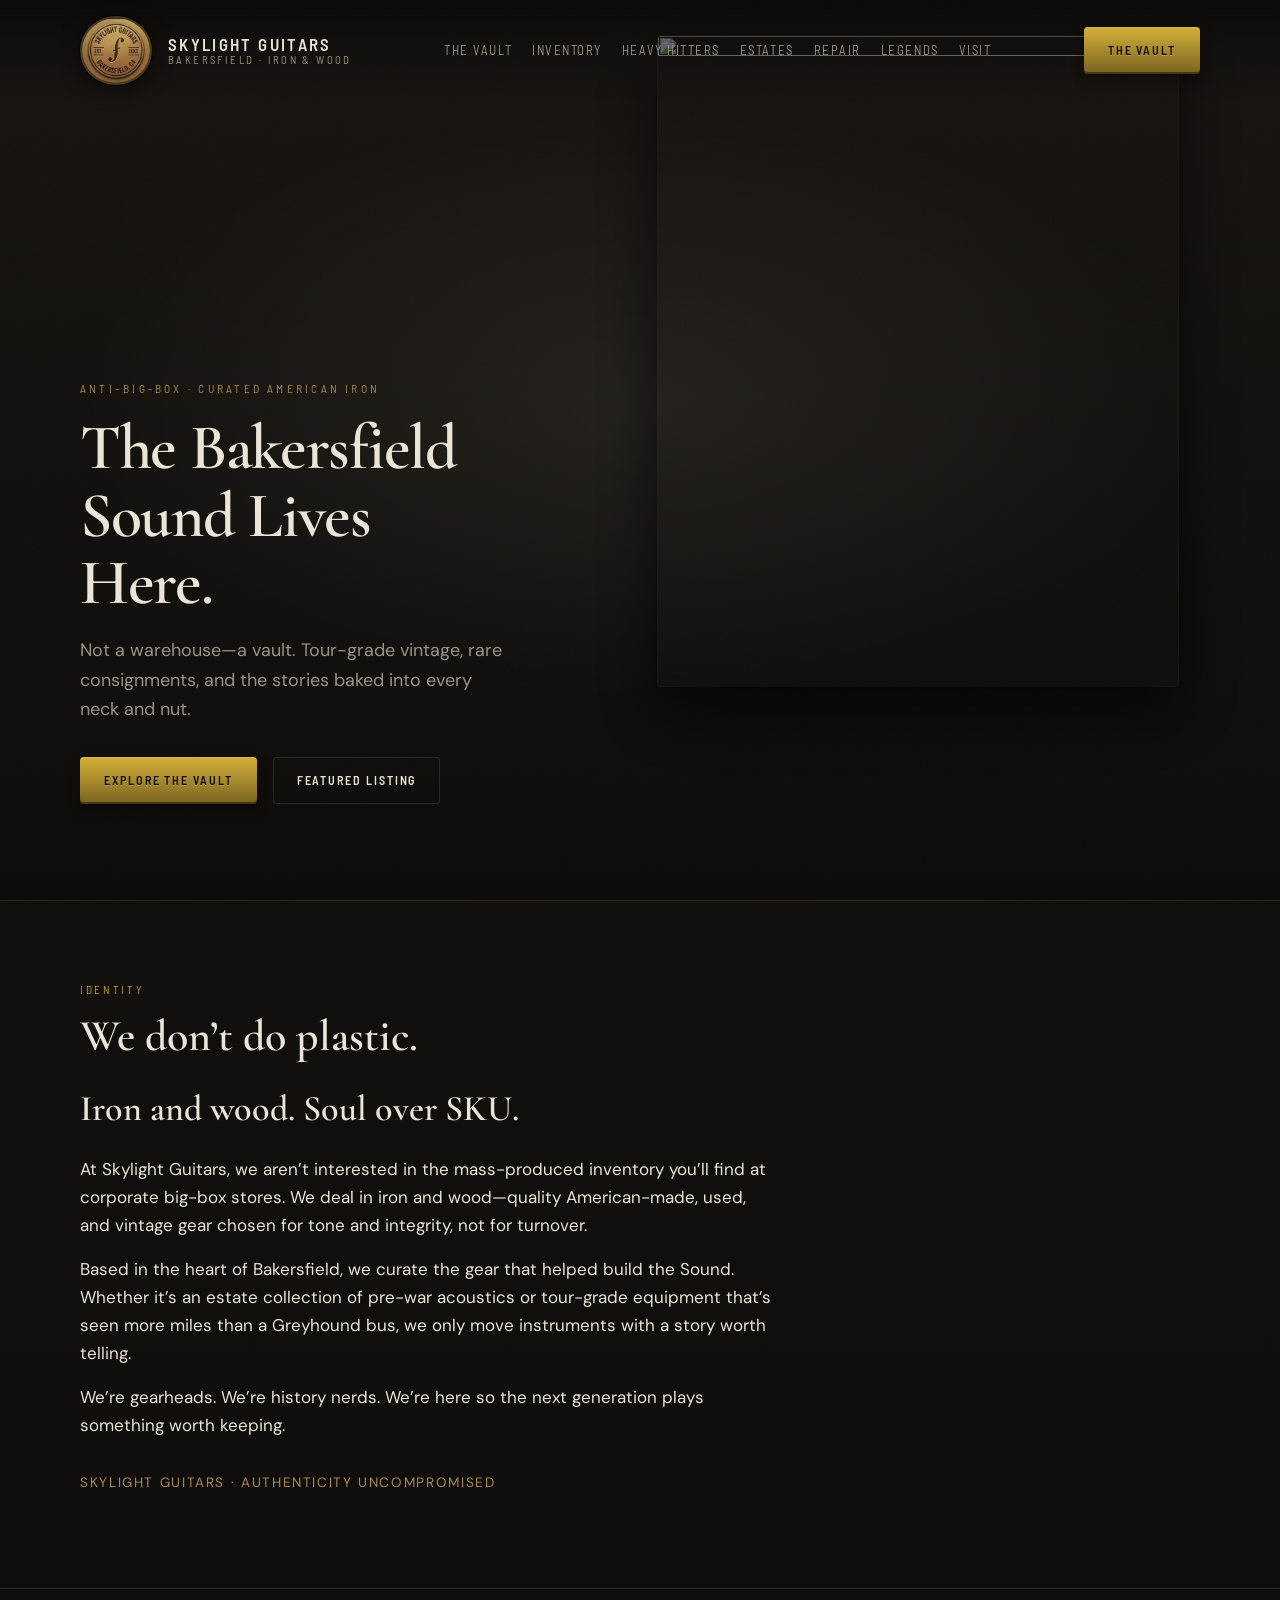
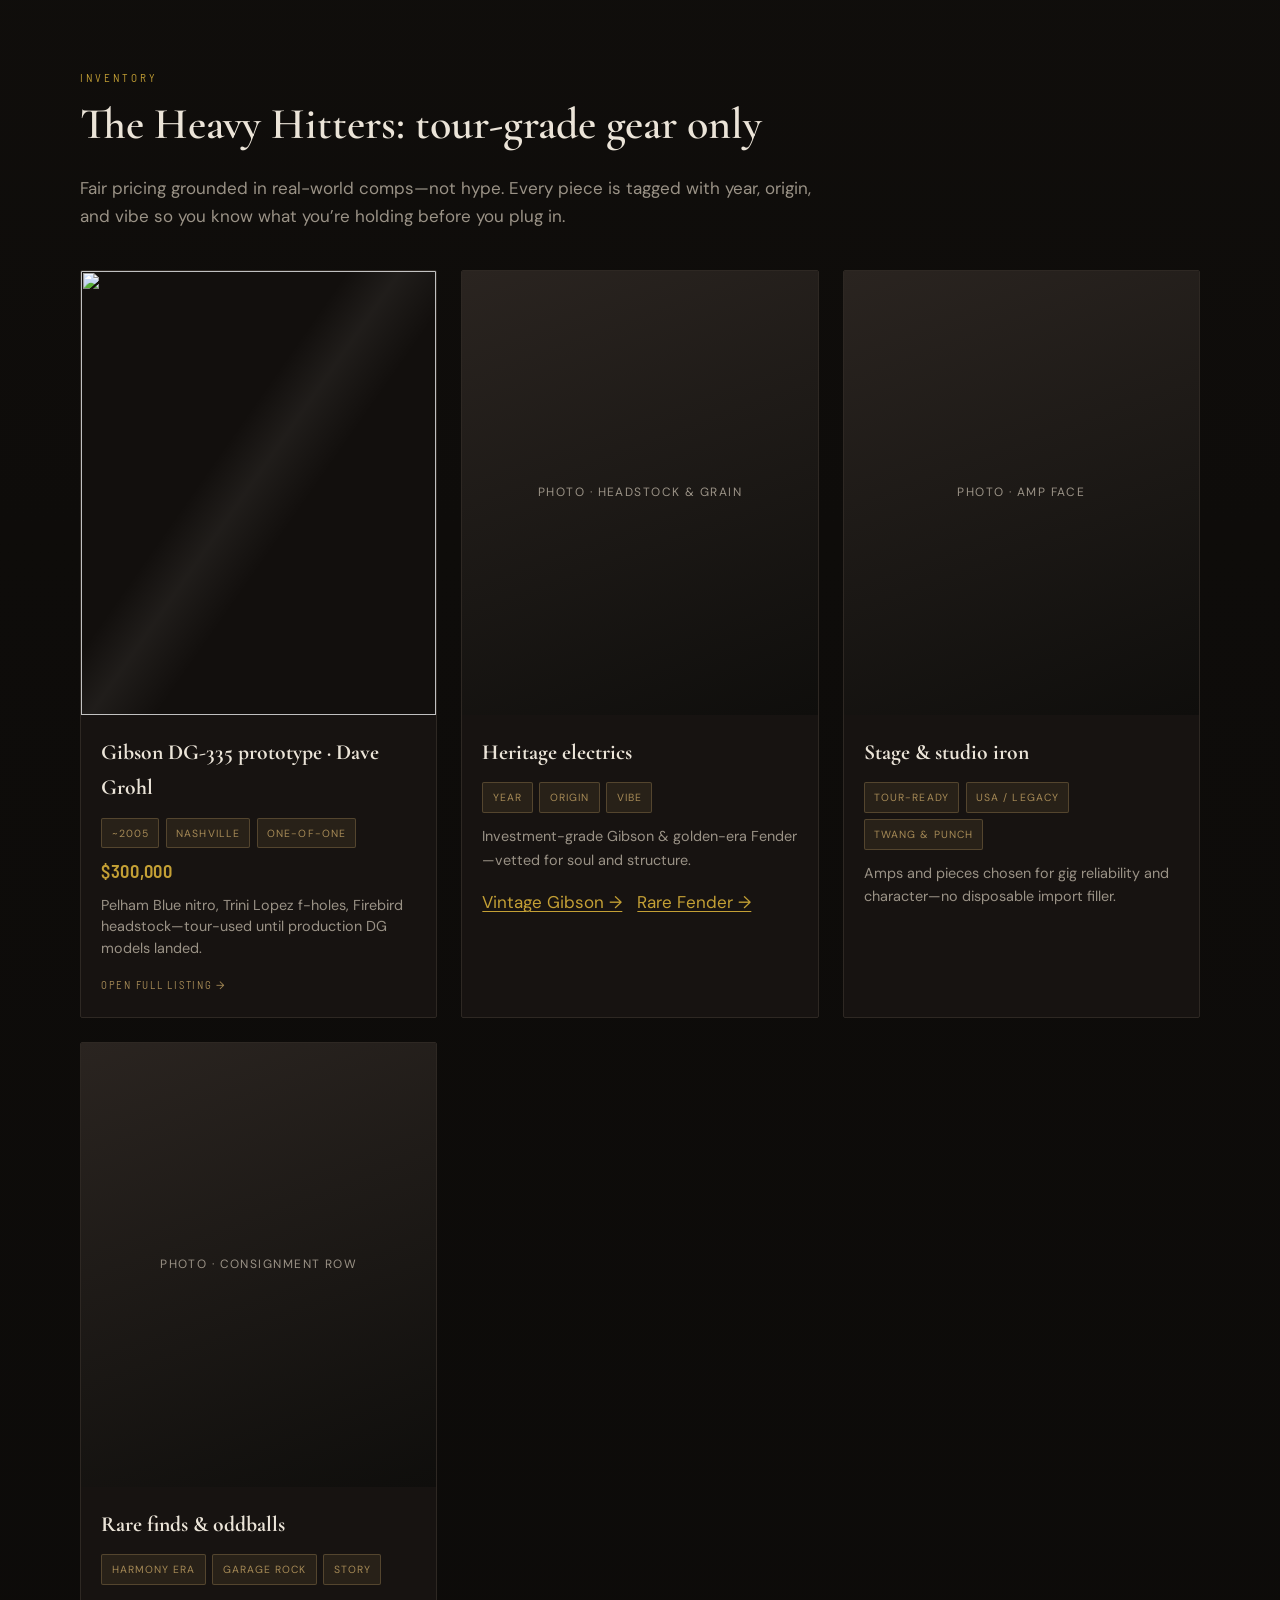
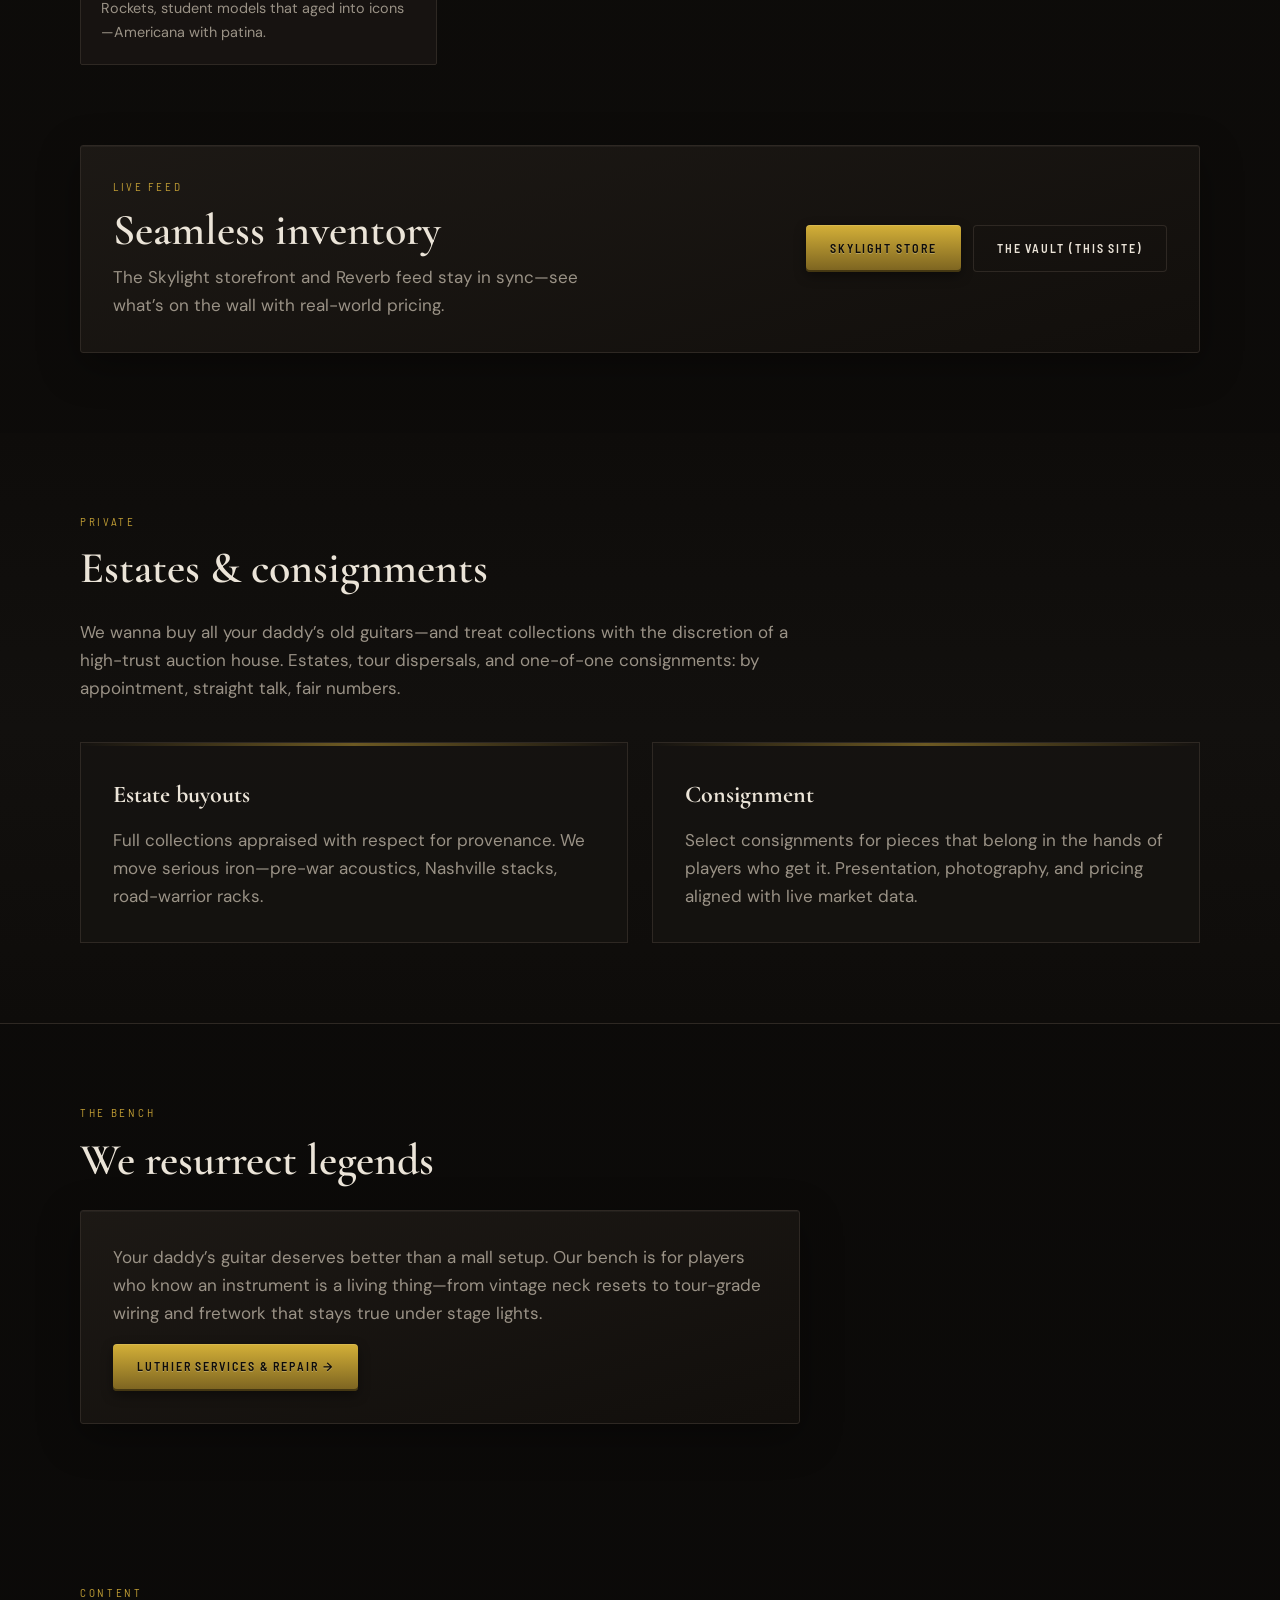
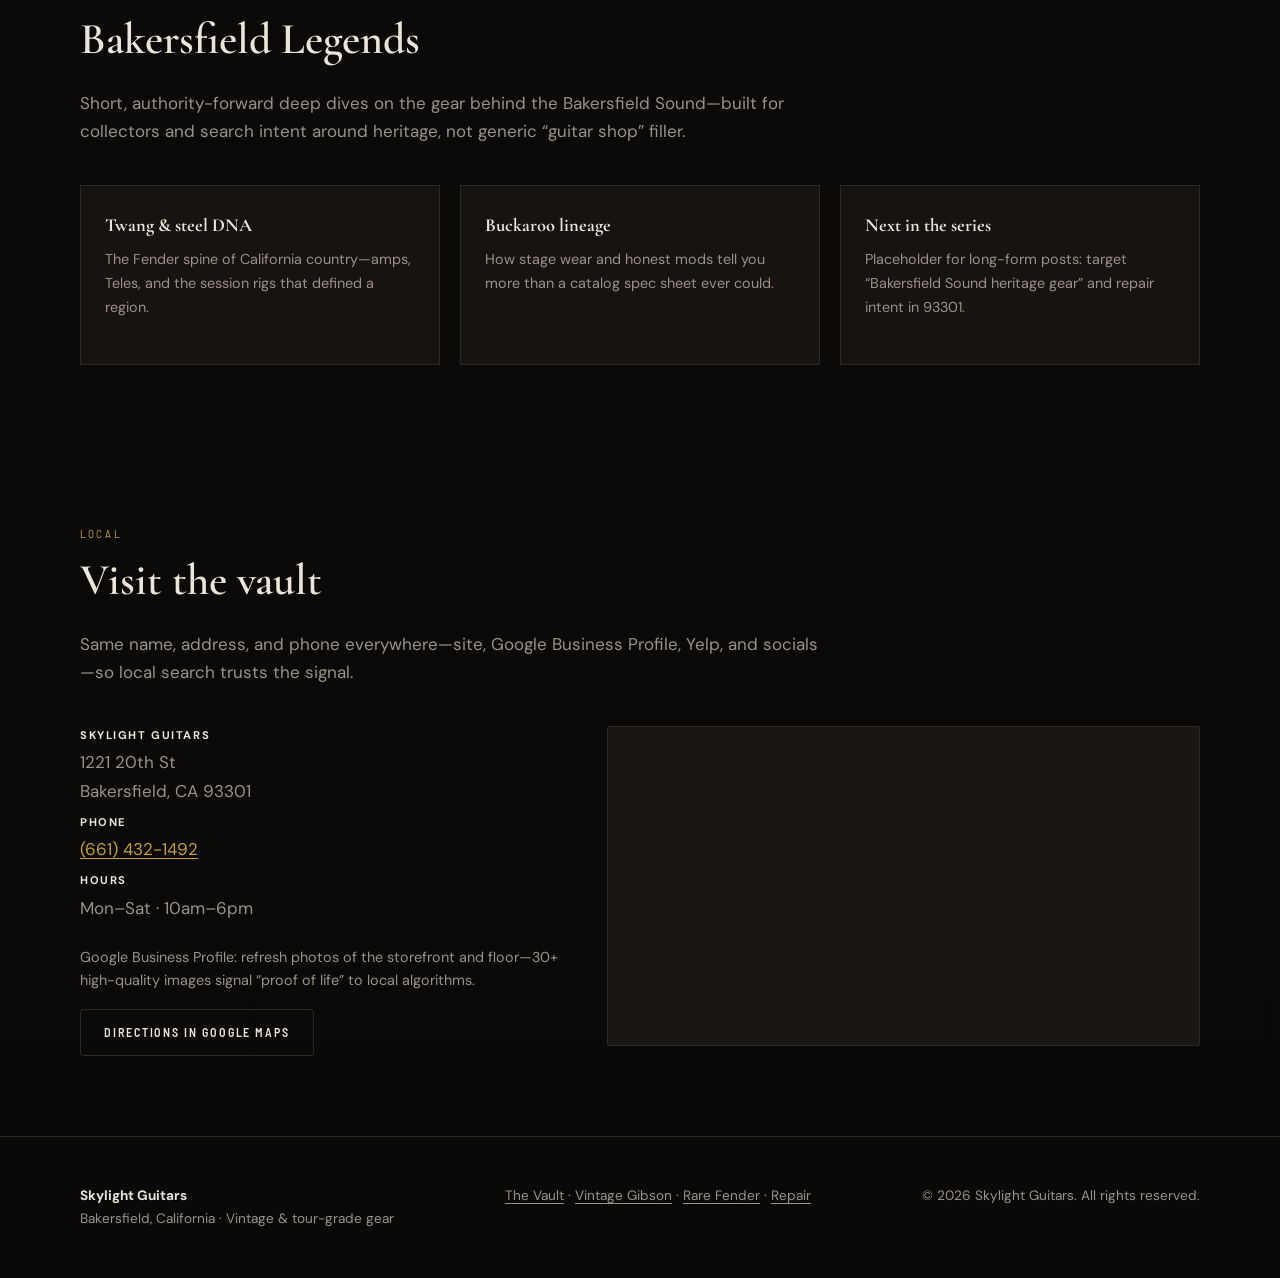
==== index.html @ 63e14c30 "Initial commit: Skylight Guitars static site (vault, gear pages, heritage theme) Made-with: Cursor" ====
<!DOCTYPE html>
<html lang="en">
  <head>
    <meta charset="utf-8" />
    <meta name="viewport" content="width=device-width, initial-scale=1" />
    <title>Skylight Guitars | The Bakersfield Authority on Vintage &amp; Rare Gear</title>
    <meta
      name="description"
      content="Stop buying plastic. Skylight Guitars specializes in tour-grade vintage Gibson, Fender, and Harmony estates. Authentic gear for serious artists. Located in the heart of Bakersfield, CA."
    />
    <meta name="theme-color" content="#120f0c" />
    <link rel="canonical" href="https://www.skylightguitars.com/" />
    <link rel="icon" href="skylineguitarslogo.png" type="image/png" />
    <meta property="og:type" content="website" />
    <meta property="og:title" content="Skylight Guitars | Vintage &amp; Rare Gear | Bakersfield, CA" />
    <meta
      property="og:description"
      content="Tour-grade vintage gear, estates, and consignments. The Bakersfield Sound lives here."
    />
    <meta property="og:locale" content="en_US" />
    <meta property="og:image" content="https://www.skylightguitars.com/skylineguitarslogo.png" />
    <meta name="twitter:image" content="https://www.skylightguitars.com/skylineguitarslogo.png" />
    <meta name="twitter:card" content="summary_large_image" />
    <meta name="twitter:title" content="Skylight Guitars | Bakersfield, CA" />
    <meta
      name="twitter:description"
      content="Curators of the gear that built the Sound. Iron and wood—no plastic."
    />
    <link rel="preconnect" href="https://fonts.googleapis.com" />
    <link rel="preconnect" href="https://fonts.gstatic.com" crossorigin />
    <link
      href="https://fonts.googleapis.com/css2?family=Barlow+Semi+Condensed:ital,wght@0,500;0,600;0,700;1,500&family=Cormorant+Garamond:ital,wght@0,600;0,700;1,500&family=DM+Sans:ital,opsz,wght@0,9..40,400;0,9..40,500;0,9..40,600;1,9..40,400&display=swap"
      rel="stylesheet"
    />
    <link rel="stylesheet" href="css/styles.css" />
    <script type="application/ld+json">
      {
        "@context": "https://schema.org",
        "@type": "MusicStore",
        "name": "Skylight Guitars",
        "description": "Vintage and tour-grade guitars, amplifiers, and estates. American-made and curated used inventory in Bakersfield, California.",
        "url": "https://www.skylightguitars.com/",
        "telephone": "+1-661-432-1492",
        "image": "https://www.skylightguitars.com/skylineguitarslogo.png",
        "address": {
          "@type": "PostalAddress",
          "streetAddress": "1221 20th St",
          "addressLocality": "Bakersfield",
          "addressRegion": "CA",
          "postalCode": "93301",
          "addressCountry": "US"
        },
        "geo": {
          "@type": "GeoCoordinates",
          "latitude": 35.3733,
          "longitude": -119.0187
        },
        "areaServed": {
          "@type": "AdministrativeArea",
          "name": "Kern County"
        },
        "priceRange": "$$$",
        "openingHoursSpecification": [
          {
            "@type": "OpeningHoursSpecification",
            "dayOfWeek": ["Monday", "Tuesday", "Wednesday", "Thursday", "Friday", "Saturday"],
            "opens": "10:00",
            "closes": "18:00"
          }
        ],
        "sameAs": []
      }
    </script>
  </head>
  <body>
    <a class="skip-link" href="#main">Skip to content</a>

    <header class="site-header">
      <div class="wrap header-inner">
        <a class="brand" href="index.html">
          <img src="skylineguitarslogo.png" width="144" height="144" alt="Skylight Guitars — Bakersfield heritage stamp logo" />
          <span class="brand-text">
            <strong>Skylight Guitars</strong>
            <span>Bakersfield · Iron &amp; Wood</span>
          </span>
        </a>
        <nav class="nav-main" aria-label="Primary">
          <a href="#vault">The Vault</a>
          <a href="gear/index.html">Inventory</a>
          <a href="#heavy-hitters">Heavy Hitters</a>
          <a href="#estates">Estates</a>
          <a href="luthier-guitar-repair-bakersfield.html">Repair</a>
          <a href="#legends">Legends</a>
          <a href="#visit">Visit</a>
        </nav>
        <a class="btn btn--gold" href="gear/index.html">The Vault</a>
      </div>
    </header>

    <main id="main">
      <section class="hero" aria-labelledby="hero-heading">
        <div class="hero__media" aria-hidden="true"></div>
        <div class="hero__figure" role="img" aria-label="Featured Gibson Custom Shop DG-335 prototype in Pelham Blue">
          <a href="gear/gibson-dg335-prototype-dave-grohl.html" class="hero__figure-link">
            <img
              src="https://images.squarespace-cdn.com/content/v1/65d67a071daffc00565abd7f/1714765979244-K86UDFY3FLR4CTP4XKAX/IMG_6478.jpg?format=1500w"
              alt=""
              width="520"
              height="650"
              fetchpriority="high"
            />
          </a>
        </div>
        <div class="wrap hero__content">
          <p class="hero__kicker">Anti–big-box · Curated American iron</p>
          <h1 id="hero-heading">The Bakersfield Sound Lives Here.</h1>
          <p class="hero__lead">
            Not a warehouse—a vault. Tour-grade vintage, rare consignments, and the stories baked into every
            neck and nut.
          </p>
          <div class="hero__actions">
            <a class="btn btn--gold" href="gear/index.html">Explore the vault</a>
            <a class="btn btn--ghost" href="gear/gibson-dg335-prototype-dave-grohl.html">Featured listing</a>
          </div>
        </div>
      </section>

      <section id="vault" class="manifesto" aria-labelledby="vault-heading">
        <div class="wrap">
          <p class="section-label">Identity</p>
          <h2 id="vault-heading" class="section-title">We don’t do plastic.</h2>
          <blockquote>Iron and wood. Soul over SKU.</blockquote>
          <div class="body-copy">
            <p>
              At Skylight Guitars, we aren’t interested in the mass-produced inventory you’ll find at corporate
              big-box stores. We deal in iron and wood—quality American-made, used, and vintage gear chosen for
              tone and integrity, not for turnover.
            </p>
            <p>
              Based in the heart of Bakersfield, we curate the gear that helped build the Sound. Whether it’s an
              estate collection of pre-war acoustics or tour-grade equipment that’s seen more miles than a
              Greyhound bus, we only move instruments with a story worth telling.
            </p>
            <p>We’re gearheads. We’re history nerds. We’re here so the next generation plays something worth keeping.</p>
          </div>
          <p class="tagline-end">Skylight Guitars · Authenticity uncompromised</p>
        </div>
      </section>

      <section id="heavy-hitters" class="heavy-hitters">
        <div class="wrap">
          <p class="section-label">Inventory</p>
          <h2 class="section-title">The Heavy Hitters: tour-grade gear only</h2>
          <p class="section-intro">
            Fair pricing grounded in real-world comps—not hype. Every piece is tagged with year, origin, and vibe
            so you know what you’re holding before you plug in.
          </p>
          <div class="gallery-grid">
            <article class="card-guitar card-guitar--vault">
              <a class="card-guitar__link" href="gear/gibson-dg335-prototype-dave-grohl.html">
                <div class="card-guitar__img">
                  <img
                    src="https://images.squarespace-cdn.com/content/v1/65d67a071daffc00565abd7f/1714765979244-K86UDFY3FLR4CTP4XKAX/IMG_6478.jpg?format=800w"
                    alt=""
                    loading="lazy"
                    width="480"
                    height="600"
                  />
                  <span class="card-guitar__shine" aria-hidden="true"></span>
                </div>
                <div class="card-guitar__body">
                  <h3>Gibson DG-335 prototype · Dave Grohl</h3>
                  <div class="tags">
                    <span class="tag">~2005</span>
                    <span class="tag">Nashville</span>
                    <span class="tag">One-of-one</span>
                  </div>
                  <p class="card-guitar__price">$300,000</p>
                  <p class="card-guitar__excerpt">Pelham Blue nitro, Trini Lopez f-holes, Firebird headstock—tour-used until production DG models landed.</p>
                  <span class="card-guitar__cta">Open full listing →</span>
                </div>
              </a>
            </article>
            <article class="card-guitar">
              <div class="card-guitar__img">Photo · headstock &amp; grain</div>
              <div class="card-guitar__body">
                <h3>Heritage electrics</h3>
                <div class="tags">
                  <span class="tag">Year</span>
                  <span class="tag">Origin</span>
                  <span class="tag">Vibe</span>
                </div>
                <p style="margin: 0.75rem 0 0; font-size: 0.9rem; color: var(--muted)">
                  Investment-grade Gibson &amp; golden-era Fender—vetted for soul and structure.
                </p>
                <p style="margin-top: 1rem">
                  <a href="vintage-gibson-les-paul-bakersfield.html">Vintage Gibson →</a>
                  &nbsp;
                  <a href="rare-fender-bakersfield.html">Rare Fender →</a>
                </p>
              </div>
            </article>
            <article class="card-guitar">
              <div class="card-guitar__img">Photo · amp face</div>
              <div class="card-guitar__body">
                <h3>Stage &amp; studio iron</h3>
                <div class="tags">
                  <span class="tag">Tour-ready</span>
                  <span class="tag">USA / legacy</span>
                  <span class="tag">Twang &amp; punch</span>
                </div>
                <p style="margin: 0.75rem 0 0; font-size: 0.9rem; color: var(--muted)">
                  Amps and pieces chosen for gig reliability and character—no disposable import filler.
                </p>
              </div>
            </article>
            <article class="card-guitar">
              <div class="card-guitar__img">Photo · consignment row</div>
              <div class="card-guitar__body">
                <h3>Rare finds &amp; oddballs</h3>
                <div class="tags">
                  <span class="tag">Harmony era</span>
                  <span class="tag">Garage rock</span>
                  <span class="tag">Story</span>
                </div>
                <p style="margin: 0.75rem 0 0; font-size: 0.9rem; color: var(--muted)">
                  Rockets, student models that aged into icons—Americana with patina.
                </p>
              </div>
            </article>
          </div>
        </div>
      </section>

      <section id="inventory" class="inventory-cta" style="padding-top: 0">
        <div class="wrap">
          <div class="panel inventory-panel">
            <div>
              <p class="section-label" style="margin-bottom: 0.5rem">Live feed</p>
              <h2 class="section-title" style="margin-bottom: 0.5rem">Seamless inventory</h2>
              <p style="margin: 0; color: var(--muted); max-width: 42ch">
                The Skylight storefront and Reverb feed stay in sync—see what’s on the wall with real-world pricing.
              </p>
            </div>
            <div class="inventory-panel__actions">
              <a class="btn btn--gold" href="https://www.skylightguitars.com/store" rel="noopener noreferrer">Skylight store</a>
              <a class="btn btn--ghost" href="gear/index.html">The Vault (this site)</a>
            </div>
          </div>
        </div>
      </section>

      <section id="estates" class="estates">
        <div class="wrap">
          <p class="section-label">Private</p>
          <h2 class="section-title">Estates &amp; consignments</h2>
          <p class="section-intro">
            We wanna buy all your daddy’s old guitars—and treat collections with the discretion of a high-trust
            auction house. Estates, tour dispersals, and one-of-one consignments: by appointment, straight talk,
            fair numbers.
          </p>
          <div class="estates-grid">
            <div class="estate-card">
              <h3>Estate buyouts</h3>
              <p style="margin: 0; color: var(--muted)">
                Full collections appraised with respect for provenance. We move serious iron—pre-war acoustics,
                Nashville stacks, road-warrior racks.
              </p>
            </div>
            <div class="estate-card">
              <h3>Consignment</h3>
              <p style="margin: 0; color: var(--muted)">
                Select consignments for pieces that belong in the hands of players who get it. Presentation,
                photography, and pricing aligned with live market data.
              </p>
            </div>
          </div>
        </div>
      </section>

      <section class="repair" id="repair">
        <div class="wrap">
          <p class="section-label">The bench</p>
          <h2 class="section-title">We resurrect legends</h2>
          <div class="panel">
            <p style="margin-top: 0; color: var(--muted)">
              Your daddy’s guitar deserves better than a mall setup. Our bench is for players who know an
              instrument is a living thing—from vintage neck resets to tour-grade wiring and fretwork that stays
              true under stage lights.
            </p>
            <a class="btn btn--gold" href="luthier-guitar-repair-bakersfield.html">Luthier services &amp; repair →</a>
          </div>
        </div>
      </section>

      <section id="legends" class="legends">
        <div class="wrap">
          <p class="section-label">Content</p>
          <h2 class="section-title">Bakersfield Legends</h2>
          <p class="section-intro">
            Short, authority-forward deep dives on the gear behind the Bakersfield Sound—built for collectors and
            search intent around heritage, not generic “guitar shop” filler.
          </p>
          <div class="legends-grid">
            <article class="legend-card">
              <h3>Twang &amp; steel DNA</h3>
              <p>The Fender spine of California country—amps, Teles, and the session rigs that defined a region.</p>
            </article>
            <article class="legend-card">
              <h3>Buckaroo lineage</h3>
              <p>How stage wear and honest mods tell you more than a catalog spec sheet ever could.</p>
            </article>
            <article class="legend-card">
              <h3>Next in the series</h3>
              <p>Placeholder for long-form posts: target “Bakersfield Sound heritage gear” and repair intent in 93301.</p>
            </article>
          </div>
        </div>
      </section>

      <section id="visit" class="visit">
        <div class="wrap">
          <p class="section-label">Local</p>
          <h2 class="section-title">Visit the vault</h2>
          <p class="section-intro">
            Same name, address, and phone everywhere—site, Google Business Profile, Yelp, and socials—so local
            search trusts the signal.
          </p>
          <div class="visit-grid">
            <div>
              <ul class="nap">
                <li>
                  <strong>Skylight Guitars</strong>
                  1221 20th St<br />
                  Bakersfield, CA 93301
                </li>
                <li>
                  <strong>Phone</strong>
                  <a href="tel:+16614321492">(661) 432-1492</a>
                </li>
                <li>
                  <strong>Hours</strong>
                  Mon–Sat · 10am–6pm
                </li>
              </ul>
              <p style="color: var(--muted); font-size: 0.9rem; margin: 0 0 1rem">
                Google Business Profile: refresh photos of the storefront and floor—30+ high-quality images signal
                “proof of life” to local algorithms.
              </p>
              <a class="btn btn--ghost" href="https://www.google.com/maps/search/?api=1&query=1221+20th+St+Bakersfield+CA+93301" rel="noopener noreferrer">Directions in Google Maps</a>
            </div>
            <div class="map-embed">
              <iframe
                title="Map: Skylight Guitars, 1221 20th St, Bakersfield CA"
                loading="lazy"
                referrerpolicy="no-referrer-when-downgrade"
                src="https://www.google.com/maps?q=1221+20th+St+Bakersfield+CA+93301&output=embed"
              ></iframe>
            </div>
          </div>
        </div>
      </section>
    </main>

    <footer class="site-footer">
      <div class="wrap footer-grid">
        <div>
          <strong style="color: var(--cream)">Skylight Guitars</strong><br />
          Bakersfield, California · Vintage &amp; tour-grade gear
        </div>
        <div>
          <a href="gear/index.html">The Vault</a>
          ·
          <a href="vintage-gibson-les-paul-bakersfield.html">Vintage Gibson</a>
          ·
          <a href="rare-fender-bakersfield.html">Rare Fender</a>
          ·
          <a href="luthier-guitar-repair-bakersfield.html">Repair</a>
        </div>
        <div>© <span id="y"></span> Skylight Guitars. All rights reserved.</div>
      </div>
    </footer>

    <script>
      document.getElementById("y").textContent = new Date().getFullYear();
    </script>
    <script src="js/main.js" defer></script>
  </body>
</html>
---- css/styles.css ----
/* Skylight Guitars — Heritage Vault (logo-matched leather · bronze · wood) */

:root {
  --ink: #0e0c0a;
  --charcoal: #171311;
  --panel: #1a1613;
  --border: #2e2823;
  --tan: #a68a56;
  --bronze: #8b6914;
  --gold: #c4a035;
  --gold-dim: #7a6220;
  --cream: #ebe4d8;
  --muted: #9a9286;
  --wood: #5c3d24;
  --leather: #3d2e22;
  --spotlight: rgba(255, 245, 220, 0.07);
  --font-display: "Cormorant Garamond", "Times New Roman", serif;
  --font-body: "DM Sans", system-ui, sans-serif;
  --font-ui: "Barlow Semi Condensed", "DM Sans", system-ui, sans-serif;
  --ease: cubic-bezier(0.22, 1, 0.36, 1);
  --grain: url("data:image/svg+xml,%3Csvg viewBox='0 0 512 512' xmlns='http://www.w3.org/2000/svg'%3E%3Cfilter id='n'%3E%3CfeTurbulence type='fractalNoise' baseFrequency='0.65' numOctaves='4' stitchTiles='stitch'/%3E%3C/filter%3E%3Crect width='100%25' height='100%25' filter='url(%23n)' opacity='0.055'/%3E%3C/svg%3E");
  --woodgrain: url("data:image/svg+xml,%3Csvg xmlns='http://www.w3.org/2000/svg' width='120' height='120'%3E%3Cpath fill='%23000' fill-opacity='0.03' d='M0 40h120v2H0zm0 20h120v1H0zm0 25h120v1.5H0z'/%3E%3C/svg%3E");
}

*,
*::before,
*::after {
  box-sizing: border-box;
}

html {
  scroll-behavior: smooth;
}

body {
  margin: 0;
  font-family: var(--font-body);
  font-size: 1.0625rem;
  line-height: 1.65;
  color: var(--cream);
  background-color: var(--ink);
  background-image:
    radial-gradient(ellipse 120% 80% at 50% -20%, rgba(166, 138, 86, 0.09), transparent 50%),
    linear-gradient(180deg, #15120f 0%, var(--ink) 35%, #0a0908 100%);
  -webkit-font-smoothing: antialiased;
  position: relative;
}

body::before {
  content: "";
  position: fixed;
  inset: 0;
  pointer-events: none;
  z-index: 0;
  background-image: var(--grain), var(--woodgrain);
  background-repeat: repeat;
  mix-blend-mode: soft-light;
  opacity: 0.9;
}

body > * {
  position: relative;
  z-index: 1;
}

.visually-hidden {
  position: absolute;
  width: 1px;
  height: 1px;
  padding: 0;
  margin: -1px;
  overflow: hidden;
  clip: rect(0, 0, 0, 0);
  white-space: nowrap;
  border: 0;
}

img {
  max-width: 100%;
  height: auto;
  display: block;
}

a {
  color: var(--gold);
  text-decoration-thickness: 1px;
  text-underline-offset: 3px;
}

a:hover {
  color: var(--cream);
}

.skip-link {
  position: absolute;
  left: -9999px;
  top: 0;
  padding: 0.75rem 1rem;
  background: var(--gold);
  color: var(--ink);
  z-index: 1000;
}

.skip-link:focus {
  left: 1rem;
  top: 1rem;
}

.wrap {
  width: min(1120px, 92vw);
  margin-inline: auto;
}

/* —— Header —— */
.site-header {
  position: fixed;
  inset: 0 0 auto 0;
  z-index: 100;
  padding: 1rem 0;
  background: linear-gradient(to bottom, rgba(12, 11, 9, 0.95), transparent);
  transition: background 0.35s var(--ease);
}

.site-header.is-scrolled {
  background: rgba(14, 12, 10, 0.94);
  backdrop-filter: blur(10px);
  border-bottom: 1px solid var(--border);
  box-shadow: 0 8px 32px rgba(0, 0, 0, 0.35);
}

.header-inner {
  display: flex;
  flex-wrap: wrap;
  align-items: center;
  justify-content: space-between;
  gap: 1rem 1.5rem;
}

.brand {
  display: flex;
  align-items: center;
  gap: 1rem;
  text-decoration: none;
  color: inherit;
}

.brand img {
  width: 72px;
  height: auto;
  border-radius: 50%;
  border: 2px solid rgba(166, 138, 86, 0.35);
  box-shadow:
    0 0 0 1px rgba(0, 0, 0, 0.6),
    0 4px 20px rgba(0, 0, 0, 0.55),
    inset 0 2px 4px rgba(255, 255, 255, 0.06),
    inset 0 -3px 8px rgba(0, 0, 0, 0.45);
}

.brand-text {
  display: flex;
  flex-direction: column;
  line-height: 1.15;
}

.brand-text strong {
  font-family: var(--font-ui);
  font-size: 1.05rem;
  font-weight: 600;
  letter-spacing: 0.14em;
  text-transform: uppercase;
}

.brand-text span {
  font-size: 0.68rem;
  text-transform: uppercase;
  letter-spacing: 0.22em;
  color: var(--muted);
  font-family: var(--font-ui);
}

.nav-main {
  display: flex;
  flex-wrap: wrap;
  align-items: center;
  gap: 0.35rem 1.25rem;
}

.nav-main a {
  font-family: var(--font-ui);
  font-size: 0.8rem;
  text-transform: uppercase;
  letter-spacing: 0.12em;
  color: var(--muted);
  text-decoration: none;
}

.nav-main a:hover,
.nav-main a[aria-current="page"] {
  color: var(--cream);
}

/* —— Buttons (skeuomorphic toggle) —— */
.btn {
  display: inline-flex;
  align-items: center;
  justify-content: center;
  gap: 0.5rem;
  padding: 0.85rem 1.5rem;
  font-family: var(--font-ui);
  font-size: 0.75rem;
  font-weight: 600;
  text-transform: uppercase;
  letter-spacing: 0.16em;
  color: var(--cream);
  text-decoration: none;
  border: none;
  cursor: pointer;
  border-radius: 4px;
  background: linear-gradient(180deg, #3a342e 0%, #221f1c 100%);
  box-shadow:
    inset 0 1px 0 rgba(255, 255, 255, 0.12),
    inset 0 -2px 0 rgba(0, 0, 0, 0.45),
    0 4px 12px rgba(0, 0, 0, 0.4);
  transition: transform 0.15s ease, box-shadow 0.15s ease;
}

.btn:hover {
  color: var(--cream);
  transform: translateY(-1px);
  box-shadow:
    inset 0 1px 0 rgba(255, 255, 255, 0.15),
    inset 0 -2px 0 rgba(0, 0, 0, 0.5),
    0 6px 16px rgba(0, 0, 0, 0.45);
}

.btn:active {
  transform: translateY(1px);
  box-shadow:
    inset 0 2px 4px rgba(0, 0, 0, 0.5),
    inset 0 -1px 0 rgba(255, 255, 255, 0.05);
}

.btn--gold {
  background: linear-gradient(180deg, #d4b038 0%, var(--gold-dim) 100%);
  color: var(--ink);
  text-shadow: 0 1px 0 rgba(255, 255, 255, 0.25);
}

.btn--gold:hover {
  color: var(--ink);
}

.btn--ghost {
  background: transparent;
  box-shadow: inset 0 0 0 1px var(--border);
}

.btn--ghost:hover {
  box-shadow: inset 0 0 0 1px var(--tan);
}

/* —— Hero —— */
.hero {
  position: relative;
  min-height: 100vh;
  display: grid;
  align-items: end;
  padding: 8rem 0 4rem;
  overflow: hidden;
}

.hero__media {
  position: absolute;
  inset: 0;
  background:
    radial-gradient(ellipse 80% 60% at 50% 45%, var(--spotlight), transparent 55%),
    linear-gradient(180deg, #1a1510 0%, var(--ink) 100%);
}

.hero__media::after {
  content: "";
  position: absolute;
  inset: 0;
  background: url("data:image/svg+xml,%3Csvg viewBox='0 0 256 256' xmlns='http://www.w3.org/2000/svg'%3E%3Cfilter id='n'%3E%3CfeTurbulence type='fractalNoise' baseFrequency='0.9' numOctaves='4' stitchTiles='stitch'/%3E%3C/filter%3E%3Crect width='100%25' height='100%25' filter='url(%23n)' opacity='0.04'/%3E%3C/svg%3E");
  pointer-events: none;
  mix-blend-mode: overlay;
}

.hero__figure {
  position: absolute;
  inset: 4% 8% auto;
  max-height: 72vh;
  max-width: min(520px, 42vw);
  margin-left: auto;
  margin-right: 0;
  opacity: 0.97;
  filter: saturate(0.88) contrast(1.06) brightness(0.88);
  transition: filter 0.6s var(--ease), transform 0.6s var(--ease);
}

.hero:hover .hero__figure {
  filter: saturate(0.95) contrast(1.04) brightness(0.92);
  transform: translateY(-4px);
}

.hero__figure-link {
  display: block;
  border-radius: 3px;
  overflow: hidden;
  box-shadow:
    0 24px 60px rgba(0, 0, 0, 0.65),
    0 0 0 1px rgba(166, 138, 86, 0.2);
  text-decoration: none;
}

.hero__figure img {
  width: 100%;
  height: auto;
  display: block;
  vertical-align: middle;
}

.hero__content {
  position: relative;
  z-index: 2;
  padding-bottom: 2rem;
}

.hero__kicker {
  font-family: var(--font-ui);
  font-size: 0.72rem;
  text-transform: uppercase;
  letter-spacing: 0.28em;
  color: var(--tan);
  margin-bottom: 1rem;
}

.hero h1 {
  font-family: var(--font-display);
  font-weight: 600;
  font-size: clamp(2.5rem, 6vw, 4rem);
  line-height: 1.05;
  letter-spacing: -0.02em;
  margin: 0 0 1.25rem;
  max-width: 14ch;
}

.hero__lead {
  font-size: 1.125rem;
  color: var(--muted);
  max-width: 36ch;
  margin: 0 0 2rem;
}

.hero__actions {
  display: flex;
  flex-wrap: wrap;
  gap: 1rem;
}

/* —— Sections —— */
section {
  padding: 5rem 0;
}

.section-label {
  font-family: var(--font-ui);
  font-size: 0.7rem;
  text-transform: uppercase;
  letter-spacing: 0.24em;
  color: var(--gold);
  margin: 0 0 0.75rem;
}

.section-title {
  font-family: var(--font-display);
  font-size: clamp(2rem, 4vw, 2.75rem);
  font-weight: 600;
  line-height: 1.15;
  margin: 0 0 1.5rem;
}

.section-intro {
  color: var(--muted);
  max-width: 62ch;
  margin: 0 0 2.5rem;
}

.panel {
  background: linear-gradient(165deg, rgba(30, 26, 22, 0.95) 0%, rgba(18, 15, 12, 0.98) 100%);
  border: 1px solid var(--border);
  border-radius: 3px;
  padding: 2rem;
  box-shadow:
    inset 0 1px 0 rgba(255, 255, 255, 0.04),
    0 12px 40px rgba(0, 0, 0, 0.35);
}

.inventory-panel {
  display: flex;
  flex-wrap: wrap;
  align-items: center;
  justify-content: space-between;
  gap: 1.5rem;
}

.inventory-panel__actions {
  display: flex;
  flex-wrap: wrap;
  gap: 0.75rem;
}

/* Manifesto */
.manifesto {
  border-top: 1px solid var(--border);
  border-bottom: 1px solid var(--border);
}

.manifesto blockquote {
  margin: 0;
  font-family: var(--font-display);
  font-size: clamp(1.75rem, 3vw, 2.25rem);
  font-weight: 600;
  line-height: 1.25;
  color: var(--cream);
}

.manifesto .body-copy {
  margin-top: 1.5rem;
  max-width: 58ch;
}

.manifesto .body-copy p {
  margin: 0 0 1rem;
}

.tagline-end {
  margin-top: 2rem;
  font-size: 0.85rem;
  letter-spacing: 0.12em;
  text-transform: uppercase;
  color: var(--tan);
}

/* Gallery / inventory */
.gallery-grid {
  display: grid;
  grid-template-columns: repeat(auto-fill, minmax(280px, 1fr));
  gap: 1.5rem;
}

.card-guitar {
  position: relative;
  background: var(--charcoal);
  border: 1px solid var(--border);
  border-radius: 2px;
  overflow: hidden;
  transition: transform 0.35s var(--ease), box-shadow 0.35s var(--ease);
}

.card-guitar:hover {
  transform: translateY(-6px) rotateX(2deg);
  box-shadow: 0 24px 48px rgba(0, 0, 0, 0.45);
}

.card-guitar__img {
  aspect-ratio: 4 / 5;
  background: linear-gradient(160deg, #2a2420, #0f0e0c);
  display: flex;
  align-items: center;
  justify-content: center;
  color: var(--muted);
  font-size: 0.75rem;
  text-transform: uppercase;
  letter-spacing: 0.12em;
}

.card-guitar__body {
  padding: 1.25rem;
}

.card-guitar__body h3 {
  font-family: var(--font-display);
  font-size: 1.35rem;
  margin: 0 0 0.75rem;
}

.tags {
  display: flex;
  flex-wrap: wrap;
  gap: 0.4rem;
}

.tag {
  font-size: 0.65rem;
  text-transform: uppercase;
  letter-spacing: 0.1em;
  padding: 0.35rem 0.6rem;
  background: rgba(166, 138, 86, 0.12);
  color: var(--tan);
  border: 1px solid rgba(166, 138, 86, 0.35);
  border-radius: 2px;
}

/* Estates */
.estates {
  background: linear-gradient(180deg, var(--ink) 0%, #12100e 50%, var(--ink) 100%);
}

.estates-grid {
  display: grid;
  gap: 1.5rem;
}

@media (min-width: 768px) {
  .estates-grid {
    grid-template-columns: 1fr 1fr;
  }
}

.estate-card {
  padding: 2rem;
  border: 1px solid var(--border);
  background: rgba(22, 19, 17, 0.8);
  position: relative;
}

.estate-card::before {
  content: "";
  position: absolute;
  top: 0;
  left: 0;
  right: 0;
  height: 3px;
  background: linear-gradient(90deg, transparent, var(--gold), transparent);
  opacity: 0.5;
}

.estate-card h3 {
  font-family: var(--font-display);
  font-size: 1.5rem;
  margin: 0 0 0.75rem;
}

/* Repair */
.repair {
  border-top: 1px solid var(--border);
}

.repair .panel {
  max-width: 720px;
}

/* Legends */
.legends-grid {
  display: grid;
  gap: 1.25rem;
}

@media (min-width: 640px) {
  .legends-grid {
    grid-template-columns: repeat(3, 1fr);
  }
}

.legend-card {
  padding: 1.5rem;
  border: 1px solid var(--border);
  background: var(--charcoal);
  min-height: 180px;
}

.legend-card h3 {
  font-family: var(--font-display);
  font-size: 1.15rem;
  margin: 0 0 0.5rem;
}

.legend-card p {
  margin: 0;
  font-size: 0.9rem;
  color: var(--muted);
}

/* Visit / map */
.visit-grid {
  display: grid;
  gap: 2rem;
}

@media (min-width: 900px) {
  .visit-grid {
    grid-template-columns: 1fr 1.2fr;
    align-items: start;
  }
}

.map-embed {
  position: relative;
  min-height: 320px;
  border: 1px solid var(--border);
  border-radius: 2px;
  overflow: hidden;
  background: var(--panel);
}

.map-embed iframe {
  position: absolute;
  inset: 0;
  width: 100%;
  height: 100%;
  border: 0;
  filter: grayscale(0.4) contrast(1.05);
}

.nap {
  list-style: none;
  padding: 0;
  margin: 0 0 1.5rem;
}

.nap li {
  margin-bottom: 0.5rem;
  color: var(--muted);
}

.nap strong {
  color: var(--cream);
  display: block;
  font-size: 0.7rem;
  letter-spacing: 0.14em;
  text-transform: uppercase;
  margin-bottom: 0.25rem;
}

/* Footer */
.site-footer {
  padding: 3rem 0;
  border-top: 1px solid var(--border);
  font-size: 0.85rem;
  color: var(--muted);
}

.footer-grid {
  display: flex;
  flex-wrap: wrap;
  justify-content: space-between;
  gap: 2rem;
}

.site-footer a {
  color: var(--muted);
}

.site-footer a:hover {
  color: var(--gold);
}

/* Category page */
.page-hero {
  padding: 7rem 0 3rem;
  border-bottom: 1px solid var(--border);
}

.page-hero h1 {
  font-family: var(--font-display);
  font-size: clamp(2rem, 4vw, 2.75rem);
  margin: 0 0 1rem;
}

.page-hero p {
  color: var(--muted);
  max-width: 55ch;
  margin: 0;
}

.breadcrumb {
  font-size: 0.75rem;
  text-transform: uppercase;
  letter-spacing: 0.12em;
  margin-bottom: 1rem;
}

.breadcrumb a {
  color: var(--muted);
  text-decoration: none;
}

.breadcrumb a:hover {
  color: var(--gold);
}

.content-block {
  padding: 3rem 0;
  max-width: 65ch;
}

.content-block h2 {
  font-family: var(--font-display);
  font-size: 1.5rem;
  margin: 2rem 0 1rem;
}

.content-block p {
  color: var(--muted);
}

/* —— Vault cards (linked) —— */
.card-guitar__link {
  display: block;
  text-decoration: none;
  color: inherit;
  height: 100%;
}

.card-guitar--vault .card-guitar__img {
  position: relative;
  padding: 0;
  overflow: hidden;
  aspect-ratio: 4 / 5;
  background: #120f0d;
}

.card-guitar--vault .card-guitar__img img {
  width: 100%;
  height: 100%;
  object-fit: cover;
  transition: transform 0.5s var(--ease);
}

.card-guitar--vault:hover .card-guitar__img img {
  transform: scale(1.04);
}

.card-guitar__shine {
  position: absolute;
  inset: 0;
  background: linear-gradient(125deg, transparent 40%, rgba(255, 250, 240, 0.07) 48%, transparent 58%);
  pointer-events: none;
  opacity: 0.85;
}

.card-guitar__price {
  font-family: var(--font-ui);
  font-size: 1.15rem;
  font-weight: 600;
  color: var(--gold);
  margin: 0.5rem 0 0;
  letter-spacing: 0.04em;
}

.card-guitar__excerpt {
  font-size: 0.9rem;
  color: var(--muted);
  margin: 0.5rem 0 0;
  line-height: 1.5;
}

.card-guitar__cta {
  display: inline-block;
  margin-top: 1rem;
  font-family: var(--font-ui);
  font-size: 0.68rem;
  text-transform: uppercase;
  letter-spacing: 0.16em;
  color: var(--tan);
}

.card-guitar--vault:hover .card-guitar__cta {
  color: var(--cream);
}

/* —— Gear index —— */
.page-hero--vault {
  padding-top: 8rem;
}

.page-hero__lead {
  color: var(--muted);
  max-width: 58ch;
  font-size: 1.05rem;
  line-height: 1.65;
}

.page-hero__lead a {
  color: var(--tan);
}

.gear-section {
  padding-top: 0;
  padding-bottom: 4rem;
}

.gear-mount {
  min-height: 4rem;
}

.gear-loading,
.gear-empty {
  color: var(--muted);
  text-align: center;
  padding: 3rem 1rem;
}

.gear-empty code {
  font-size: 0.85em;
  color: var(--tan);
}

/* —— Product detail —— */
.product-page {
  padding-bottom: 4rem;
}

.product-article {
  padding-top: 7rem;
}

.product-header {
  margin-bottom: 2.5rem;
  padding-bottom: 2rem;
  border-bottom: 1px solid var(--border);
}

.product-tags {
  display: flex;
  flex-wrap: wrap;
  gap: 0.5rem;
  margin-bottom: 1rem;
}

.product-title {
  font-family: var(--font-display);
  font-size: clamp(1.75rem, 4vw, 2.5rem);
  font-weight: 600;
  line-height: 1.12;
  margin: 0 0 0.75rem;
  max-width: 20ch;
}

.product-price {
  font-family: var(--font-ui);
  font-size: 1.5rem;
  font-weight: 600;
  color: var(--gold);
  margin: 0;
  letter-spacing: 0.06em;
}

.product-layout {
  display: grid;
  gap: 2.5rem;
}

@media (min-width: 960px) {
  .product-layout {
    grid-template-columns: minmax(0, 1.1fr) minmax(0, 0.9fr);
    align-items: start;
  }
}

.product-gallery__main {
  border-radius: 3px;
  overflow: hidden;
  border: 1px solid var(--border);
  background: #0a0908;
  box-shadow: 0 20px 50px rgba(0, 0, 0, 0.5);
}

.product-gallery__main img {
  width: 100%;
  height: auto;
  display: block;
  vertical-align: middle;
}

.product-gallery__thumbs {
  display: flex;
  flex-wrap: wrap;
  gap: 0.5rem;
  margin-top: 1rem;
}

.product-gallery__thumbs .thumb {
  padding: 0;
  border: 1px solid var(--border);
  border-radius: 2px;
  overflow: hidden;
  cursor: pointer;
  background: var(--charcoal);
  opacity: 0.75;
  transition: opacity 0.2s ease, box-shadow 0.2s ease;
}

.product-gallery__thumbs .thumb:hover,
.product-gallery__thumbs .thumb.is-active {
  opacity: 1;
  box-shadow: 0 0 0 1px var(--tan);
}

.product-gallery__thumbs .thumb img {
  width: 72px;
  height: 72px;
  object-fit: cover;
  display: block;
}

.product-h2 {
  font-family: var(--font-display);
  font-size: 1.35rem;
  margin: 0 0 1rem;
}

.product-panel p {
  color: var(--muted);
  margin: 0 0 1rem;
}

.product-quote {
  margin: 1.5rem 0;
  padding: 1.25rem 1.5rem;
  border-left: 3px solid var(--bronze);
  background: rgba(166, 138, 86, 0.06);
  font-family: var(--font-display);
  font-size: 1.1rem;
  font-style: italic;
  line-height: 1.65;
  color: var(--cream);
}

.product-quote footer {
  margin-top: 0.75rem;
  font-family: var(--font-body);
  font-size: 0.8rem;
  font-style: normal;
  color: var(--muted);
}

.product-buy {
  margin-top: 1rem;
}

.product-note {
  font-size: 0.8rem;
  color: var(--muted);
  margin: 1rem 0 0; 
}

.spec-list {
  margin: 0;
  padding-left: 1.25rem;
  color: var(--muted);
  line-height: 1.75;
}

.spec-list li {
  margin-bottom: 0.35rem;
}

/* —— Footer —— */
.site-footer--rich {
  border-top: 1px solid var(--border);
  background: linear-gradient(180deg, transparent, rgba(20, 17, 14, 0.5));
  padding-top: 2.5rem;
}

.footer-brand {
  display: flex;
  align-items: center;
  gap: 1rem;
}

.footer-brand img {
  border-radius: 50%;
  border: 1px solid rgba(166, 138, 86, 0.35);
  box-shadow: 0 4px 16px rgba(0, 0, 0, 0.4);
}

@media (max-width: 900px) {
  .hero__figure {
    position: relative;
    inset: auto;
    max-width: min(400px, 92%);
    max-height: none;
    margin: 5.5rem auto 0;
    filter: saturate(0.92) contrast(1.05) brightness(0.9);
  }

  .hero {
    min-height: auto;
    padding-bottom: 3rem;
  }

  .hero__content {
    padding-top: 1rem;
  }
}

@media (max-width: 720px) {
  .nav-main {
    width: 100%;
    order: 3;
    justify-content: center;
    padding-top: 0.25rem;
    border-top: 1px solid var(--border);
  }

  .nav-main a {
    font-size: 0.68rem;
  }

  .site-header .btn {
    padding: 0.65rem 1rem;
    font-size: 0.65rem;
  }
}
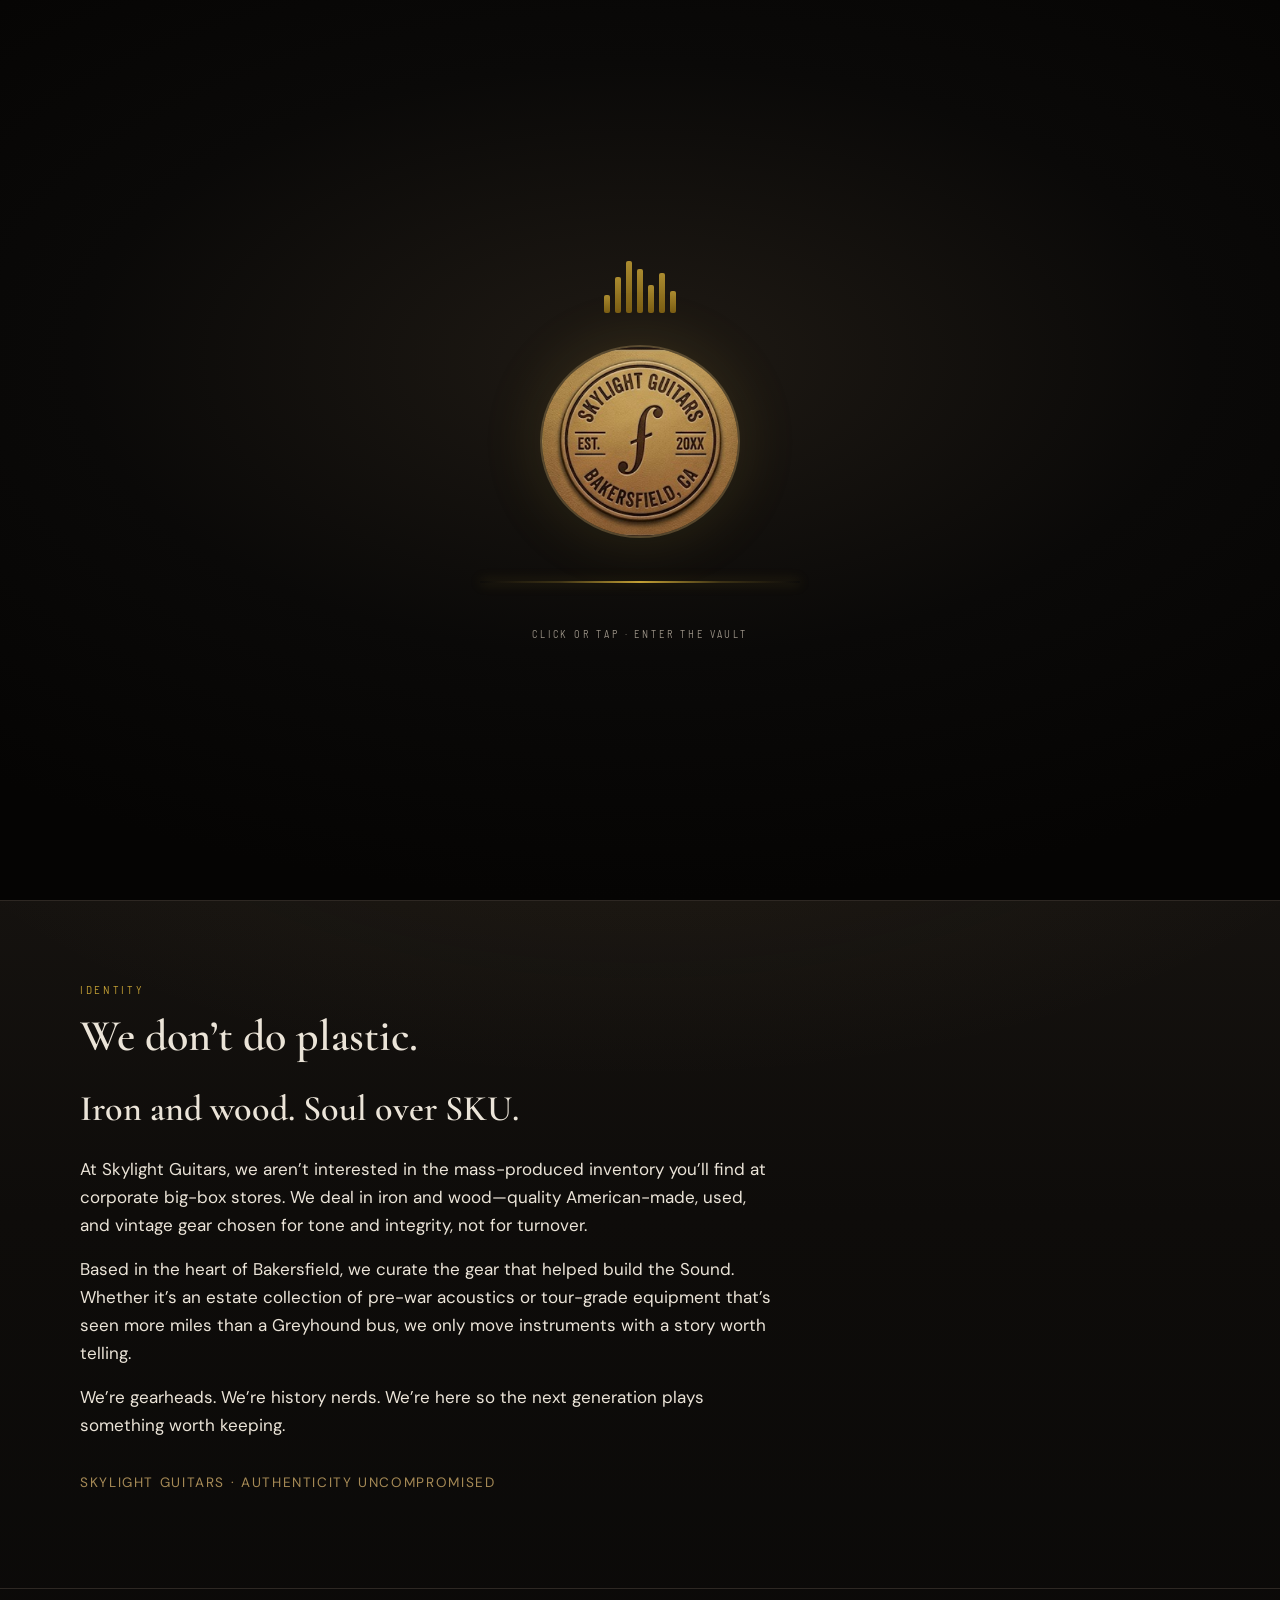
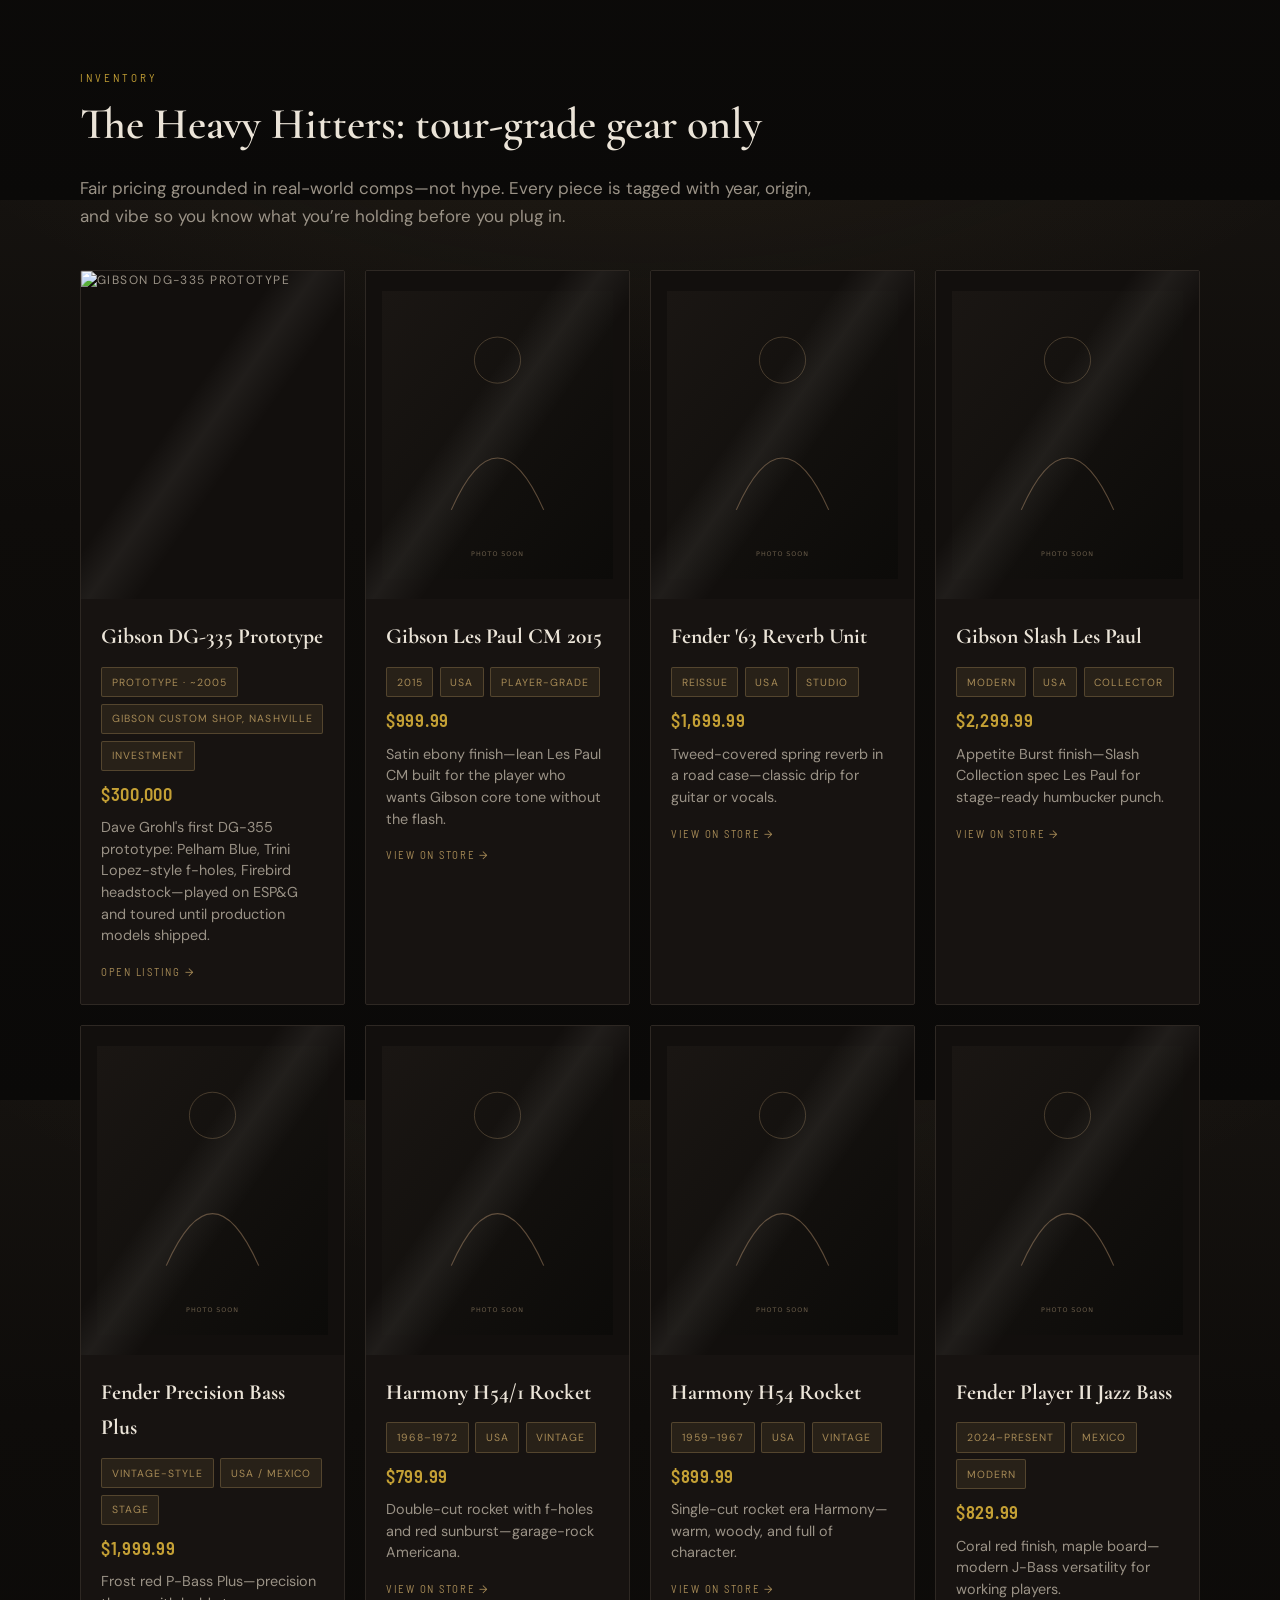
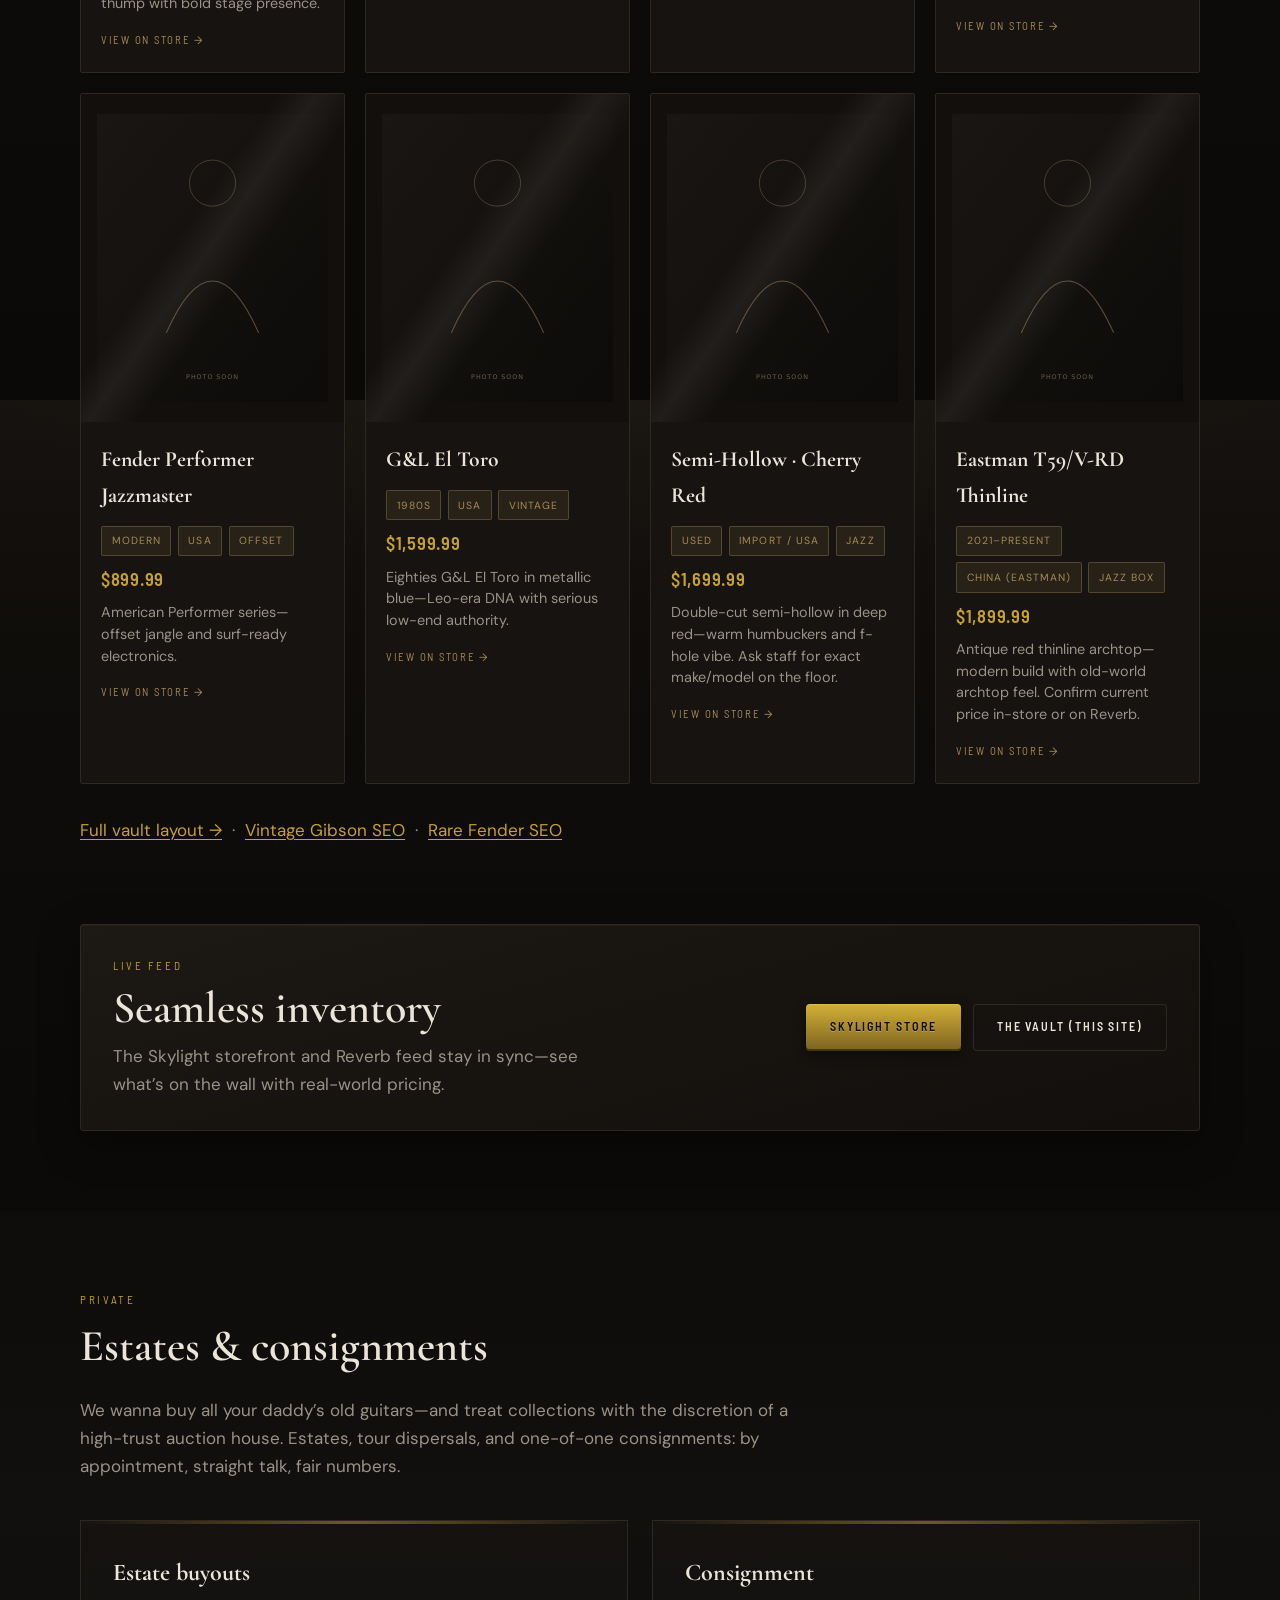
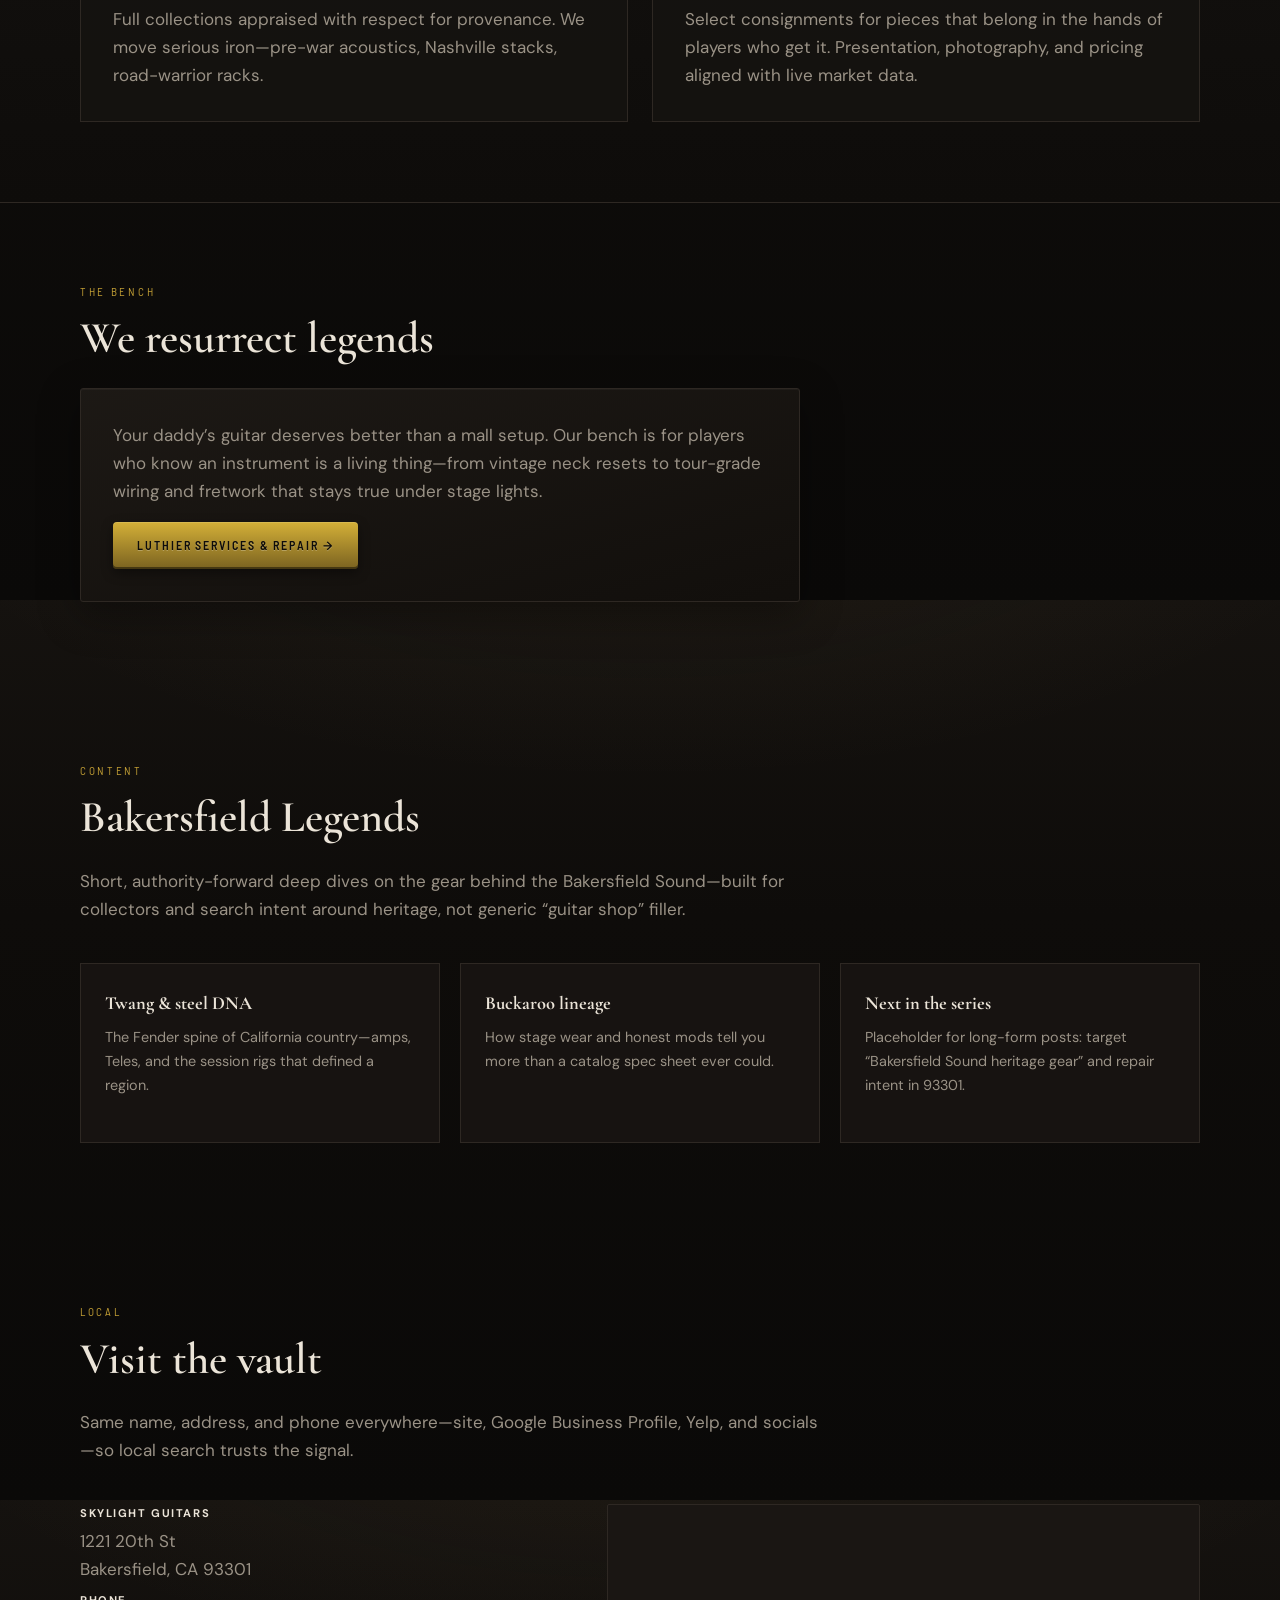
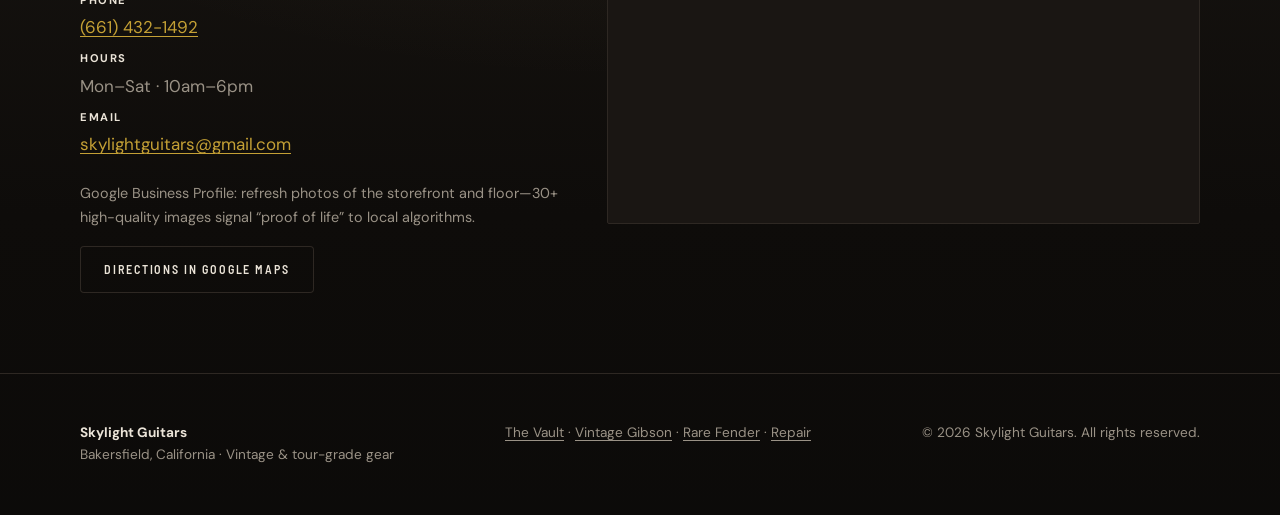
==== commit d4734087: "Hero shop photo, splash intro with sound wave, full inventory list from floor Made-with: Cursor" ====
--- a/index.html
+++ b/index.html
@@ -1,5 +1,5 @@
 <!DOCTYPE html>
-<html lang="en">
+<html lang="en" data-inventory="data/inventory.json">
   <head>
     <meta charset="utf-8" />
     <meta name="viewport" content="width=device-width, initial-scale=1" />
@@ -18,8 +18,8 @@
       content="Tour-grade vintage gear, estates, and consignments. The Bakersfield Sound lives here."
     />
     <meta property="og:locale" content="en_US" />
-    <meta property="og:image" content="https://www.skylightguitars.com/skylineguitarslogo.png" />
-    <meta name="twitter:image" content="https://www.skylightguitars.com/skylineguitarslogo.png" />
+    <meta property="og:image" content="https://www.skylightguitars.com/assets/hero-shop-interior.png" />
+    <meta name="twitter:image" content="https://www.skylightguitars.com/assets/hero-shop-interior.png" />
     <meta name="twitter:card" content="summary_large_image" />
     <meta name="twitter:title" content="Skylight Guitars | Bakersfield, CA" />
     <meta
@@ -33,6 +33,7 @@
       rel="stylesheet"
     />
     <link rel="stylesheet" href="css/styles.css" />
+    <link rel="preload" as="image" href="assets/hero-shop-interior.png" />
     <script type="application/ld+json">
       {
         "@context": "https://schema.org",
@@ -75,6 +76,32 @@
   <body>
     <a class="skip-link" href="#main">Skip to content</a>
 
+    <div
+      id="splash"
+      class="splash"
+      role="dialog"
+      aria-modal="true"
+      aria-label="Skylight Guitars intro"
+      tabindex="-1"
+    >
+      <div class="splash__inner">
+        <div class="splash__waves" aria-hidden="true">
+          <span class="splash__bar"></span>
+          <span class="splash__bar"></span>
+          <span class="splash__bar"></span>
+          <span class="splash__bar"></span>
+          <span class="splash__bar"></span>
+          <span class="splash__bar"></span>
+          <span class="splash__bar"></span>
+        </div>
+        <img class="splash__logo" src="skylineguitarslogo.png" width="256" height="256" alt="Skylight Guitars" />
+        <div class="splash__string-wrap" aria-hidden="true">
+          <div class="splash__string"></div>
+        </div>
+        <p class="splash__hint">Click or tap · Enter the vault</p>
+      </div>
+    </div>
+
     <header class="site-header">
       <div class="wrap header-inner">
         <a class="brand" href="index.html">
@@ -98,29 +125,24 @@
     </header>
 
     <main id="main">
-      <section class="hero" aria-labelledby="hero-heading">
-        <div class="hero__media" aria-hidden="true"></div>
-        <div class="hero__figure" role="img" aria-label="Featured Gibson Custom Shop DG-335 prototype in Pelham Blue">
-          <a href="gear/gibson-dg335-prototype-dave-grohl.html" class="hero__figure-link">
-            <img
-              src="https://images.squarespace-cdn.com/content/v1/65d67a071daffc00565abd7f/1714765979244-K86UDFY3FLR4CTP4XKAX/IMG_6478.jpg?format=1500w"
-              alt=""
-              width="520"
-              height="650"
-              fetchpriority="high"
-            />
-          </a>
-        </div>
+      <section class="hero hero--interior" aria-labelledby="hero-heading">
+        <div
+          class="hero__bg"
+          style="background-image: url('assets/hero-shop-interior.png')"
+          role="img"
+          aria-label="Interior of Skylight Guitars showroom in Bakersfield"
+        ></div>
+        <div class="hero__scrim" aria-hidden="true"></div>
         <div class="wrap hero__content">
           <p class="hero__kicker">Anti–big-box · Curated American iron</p>
           <h1 id="hero-heading">The Bakersfield Sound Lives Here.</h1>
           <p class="hero__lead">
-            Not a warehouse—a vault. Tour-grade vintage, rare consignments, and the stories baked into every
+            Not a warehouse—a vault. Real walls, real rugs, real amps: tour-grade gear and the stories in every
             neck and nut.
           </p>
           <div class="hero__actions">
             <a class="btn btn--gold" href="gear/index.html">Explore the vault</a>
-            <a class="btn btn--ghost" href="gear/gibson-dg335-prototype-dave-grohl.html">Featured listing</a>
+            <a class="btn btn--ghost" href="#heavy-hitters">Floor list</a>
           </div>
         </div>
       </section>
@@ -155,80 +177,14 @@
             Fair pricing grounded in real-world comps—not hype. Every piece is tagged with year, origin, and vibe
             so you know what you’re holding before you plug in.
           </p>
-          <div class="gallery-grid">
-            <article class="card-guitar card-guitar--vault">
-              <a class="card-guitar__link" href="gear/gibson-dg335-prototype-dave-grohl.html">
-                <div class="card-guitar__img">
-                  <img
-                    src="https://images.squarespace-cdn.com/content/v1/65d67a071daffc00565abd7f/1714765979244-K86UDFY3FLR4CTP4XKAX/IMG_6478.jpg?format=800w"
-                    alt=""
-                    loading="lazy"
-                    width="480"
-                    height="600"
-                  />
-                  <span class="card-guitar__shine" aria-hidden="true"></span>
-                </div>
-                <div class="card-guitar__body">
-                  <h3>Gibson DG-335 prototype · Dave Grohl</h3>
-                  <div class="tags">
-                    <span class="tag">~2005</span>
-                    <span class="tag">Nashville</span>
-                    <span class="tag">One-of-one</span>
-                  </div>
-                  <p class="card-guitar__price">$300,000</p>
-                  <p class="card-guitar__excerpt">Pelham Blue nitro, Trini Lopez f-holes, Firebird headstock—tour-used until production DG models landed.</p>
-                  <span class="card-guitar__cta">Open full listing →</span>
-                </div>
-              </a>
-            </article>
-            <article class="card-guitar">
-              <div class="card-guitar__img">Photo · headstock &amp; grain</div>
-              <div class="card-guitar__body">
-                <h3>Heritage electrics</h3>
-                <div class="tags">
-                  <span class="tag">Year</span>
-                  <span class="tag">Origin</span>
-                  <span class="tag">Vibe</span>
-                </div>
-                <p style="margin: 0.75rem 0 0; font-size: 0.9rem; color: var(--muted)">
-                  Investment-grade Gibson &amp; golden-era Fender—vetted for soul and structure.
-                </p>
-                <p style="margin-top: 1rem">
-                  <a href="vintage-gibson-les-paul-bakersfield.html">Vintage Gibson →</a>
-                  &nbsp;
-                  <a href="rare-fender-bakersfield.html">Rare Fender →</a>
-                </p>
-              </div>
-            </article>
-            <article class="card-guitar">
-              <div class="card-guitar__img">Photo · amp face</div>
-              <div class="card-guitar__body">
-                <h3>Stage &amp; studio iron</h3>
-                <div class="tags">
-                  <span class="tag">Tour-ready</span>
-                  <span class="tag">USA / legacy</span>
-                  <span class="tag">Twang &amp; punch</span>
-                </div>
-                <p style="margin: 0.75rem 0 0; font-size: 0.9rem; color: var(--muted)">
-                  Amps and pieces chosen for gig reliability and character—no disposable import filler.
-                </p>
-              </div>
-            </article>
-            <article class="card-guitar">
-              <div class="card-guitar__img">Photo · consignment row</div>
-              <div class="card-guitar__body">
-                <h3>Rare finds &amp; oddballs</h3>
-                <div class="tags">
-                  <span class="tag">Harmony era</span>
-                  <span class="tag">Garage rock</span>
-                  <span class="tag">Story</span>
-                </div>
-                <p style="margin: 0.75rem 0 0; font-size: 0.9rem; color: var(--muted)">
-                  Rockets, student models that aged into icons—Americana with patina.
-                </p>
-              </div>
-            </article>
-          </div>
+          <div id="home-inventory-mount" class="home-inventory"></div>
+          <p class="section-intro" style="margin-top: 2rem; margin-bottom: 0">
+            <a href="gear/index.html">Full vault layout →</a>
+            &nbsp;·&nbsp;
+            <a href="vintage-gibson-les-paul-bakersfield.html">Vintage Gibson SEO</a>
+            &nbsp;·&nbsp;
+            <a href="rare-fender-bakersfield.html">Rare Fender SEO</a>
+          </p>
         </div>
       </section>
 
@@ -342,6 +298,10 @@
                   <strong>Hours</strong>
                   Mon–Sat · 10am–6pm
                 </li>
+                <li>
+                  <strong>Email</strong>
+                  <a href="mailto:skylightguitars@gmail.com">skylightguitars@gmail.com</a>
+                </li>
               </ul>
               <p style="color: var(--muted); font-size: 0.9rem; margin: 0 0 1rem">
                 Google Business Profile: refresh photos of the storefront and floor—30+ high-quality images signal
@@ -384,6 +344,8 @@
     <script>
       document.getElementById("y").textContent = new Date().getFullYear();
     </script>
+    <script src="js/splash.js" defer></script>
+    <script src="js/inventory-list.js" defer></script>
     <script src="js/main.js" defer></script>
   </body>
 </html>
--- a/css/styles.css
+++ b/css/styles.css
@@ -61,6 +61,186 @@
 body > * {
   position: relative;
   z-index: 1;
+}
+
+html.is-splash-active {
+  overflow: hidden;
+  height: 100%;
+}
+
+/* —— Splash (logo + sound wave + string) —— */
+.splash {
+  position: fixed;
+  inset: 0;
+  z-index: 5000;
+  display: flex;
+  align-items: center;
+  justify-content: center;
+  background: radial-gradient(ellipse 80% 60% at 50% 40%, #1f1a14 0%, #0a0908 55%, #050403 100%);
+  cursor: pointer;
+  transition: opacity 0.85s var(--ease), visibility 0.85s;
+}
+
+.splash[aria-hidden="true"] {
+  opacity: 0;
+  visibility: hidden;
+  pointer-events: none;
+}
+
+.splash__inner {
+  display: flex;
+  flex-direction: column;
+  align-items: center;
+  gap: 2rem;
+  padding: 2rem;
+  max-width: 90vw;
+}
+
+.splash__logo {
+  width: min(200px, 42vw);
+  height: auto;
+  border-radius: 50%;
+  border: 2px solid rgba(166, 138, 86, 0.45);
+  box-shadow:
+    0 0 60px rgba(196, 160, 53, 0.15),
+    inset 0 2px 6px rgba(255, 255, 255, 0.06);
+  animation: splashLogoIn 1.1s var(--ease) both;
+}
+
+@keyframes splashLogoIn {
+  from {
+    opacity: 0;
+    transform: scale(0.88);
+  }
+  to {
+    opacity: 1;
+    transform: scale(1);
+  }
+}
+
+.splash__waves {
+  display: flex;
+  align-items: flex-end;
+  justify-content: center;
+  gap: 5px;
+  height: 56px;
+}
+
+.splash__bar {
+  width: 6px;
+  border-radius: 2px;
+  background: linear-gradient(180deg, var(--gold), var(--bronze));
+  transform-origin: bottom center;
+  animation: splashBar 0.55s ease-in-out infinite alternate;
+  opacity: 0.85;
+}
+
+.splash__bar:nth-child(1) {
+  animation-delay: 0s;
+  height: 18px;
+}
+.splash__bar:nth-child(2) {
+  animation-delay: 0.08s;
+  height: 36px;
+}
+.splash__bar:nth-child(3) {
+  animation-delay: 0.16s;
+  height: 52px;
+}
+.splash__bar:nth-child(4) {
+  animation-delay: 0.24s;
+  height: 44px;
+}
+.splash__bar:nth-child(5) {
+  animation-delay: 0.32s;
+  height: 28px;
+}
+.splash__bar:nth-child(6) {
+  animation-delay: 0.4s;
+  height: 40px;
+}
+.splash__bar:nth-child(7) {
+  animation-delay: 0.48s;
+  height: 22px;
+}
+
+@keyframes splashBar {
+  from {
+    transform: scaleY(0.35);
+    opacity: 0.45;
+  }
+  to {
+    transform: scaleY(1);
+    opacity: 1;
+  }
+}
+
+.splash__string-wrap {
+  width: min(320px, 80vw);
+  height: 24px;
+  position: relative;
+}
+
+.splash__string {
+  position: absolute;
+  left: 0;
+  right: 0;
+  top: 50%;
+  height: 2px;
+  margin-top: -1px;
+  background: linear-gradient(90deg, transparent, rgba(196, 160, 53, 0.25), var(--gold), rgba(196, 160, 53, 0.25), transparent);
+  border-radius: 2px;
+  animation: splashString 0.28s ease-in-out infinite;
+  box-shadow: 0 0 12px rgba(196, 160, 53, 0.35);
+}
+
+@keyframes splashString {
+  0%,
+  100% {
+    transform: translateY(0) scaleY(1);
+  }
+  25% {
+    transform: translateY(-2px) scaleY(1.15);
+  }
+  50% {
+    transform: translateY(1px) scaleY(0.92);
+  }
+  75% {
+    transform: translateY(-1px) scaleY(1.08);
+  }
+}
+
+.splash__hint {
+  font-family: var(--font-ui);
+  font-size: 0.65rem;
+  letter-spacing: 0.28em;
+  text-transform: uppercase;
+  color: var(--muted);
+  margin: 0;
+  animation: splashHint 2s ease infinite;
+}
+
+@keyframes splashHint {
+  0%,
+  100% {
+    opacity: 0.45;
+  }
+  50% {
+    opacity: 1;
+  }
+}
+
+@media (prefers-reduced-motion: reduce) {
+  .splash {
+    display: none !important;
+  }
+
+  .splash__bar,
+  .splash__string,
+  .splash__logo,
+  .splash__hint {
+    animation: none !important;
+  }
 }
 
 .visually-hidden {
@@ -269,6 +449,40 @@
   overflow: hidden;
 }
 
+.hero--interior {
+  align-items: end;
+}
+
+.hero__bg {
+  position: absolute;
+  inset: 0;
+  background-color: #12100e;
+  background-size: cover;
+  background-position: center 35%;
+  background-repeat: no-repeat;
+}
+
+.hero__scrim {
+  position: absolute;
+  inset: 0;
+  background: linear-gradient(
+    105deg,
+    rgba(10, 9, 8, 0.92) 0%,
+    rgba(10, 9, 8, 0.55) 38%,
+    rgba(10, 9, 8, 0.25) 55%,
+    rgba(10, 9, 8, 0.65) 100%
+  );
+  pointer-events: none;
+}
+
+.hero__scrim::after {
+  content: "";
+  position: absolute;
+  inset: 0;
+  background: radial-gradient(ellipse 70% 50% at 70% 30%, transparent 30%, rgba(5, 4, 3, 0.5) 100%);
+  pointer-events: none;
+}
+
 .hero__media {
   position: absolute;
   inset: 0;
@@ -320,6 +534,12 @@
   vertical-align: middle;
 }
 
+.hero--interior .hero__content {
+  max-width: min(1120px, 92vw);
+  margin-inline: auto;
+  padding-bottom: 3rem;
+}
+
 .hero__content {
   position: relative;
   z-index: 2;
@@ -345,6 +565,16 @@
   max-width: 14ch;
 }
 
+.hero--interior h1 {
+  text-shadow: 0 2px 32px rgba(0, 0, 0, 0.75);
+  max-width: 12ch;
+}
+
+.hero--interior .hero__kicker,
+.hero--interior .hero__lead {
+  text-shadow: 0 1px 16px rgba(0, 0, 0, 0.85);
+}
+
 .hero__lead {
   font-size: 1.125rem;
   color: var(--muted);
@@ -447,6 +677,11 @@
   display: grid;
   grid-template-columns: repeat(auto-fill, minmax(280px, 1fr));
   gap: 1.5rem;
+}
+
+.gallery-grid--dense {
+  grid-template-columns: repeat(auto-fill, minmax(240px, 1fr));
+  gap: 1.25rem;
 }
 
 .card-guitar {
@@ -726,6 +961,26 @@
   height: 100%;
   object-fit: cover;
   transition: transform 0.5s var(--ease);
+}
+
+.card-guitar__ph {
+  width: 100%;
+  height: 100%;
+  min-height: 200px;
+  display: flex;
+  align-items: center;
+  justify-content: center;
+  background: linear-gradient(160deg, #221c18, #0f0e0c);
+  font-family: var(--font-display);
+  font-size: 3rem;
+  font-weight: 600;
+  color: rgba(166, 138, 86, 0.35);
+}
+
+.card-guitar--vault .card-guitar__img img[src$=".svg"] {
+  object-fit: contain;
+  padding: 1rem;
+  background: #120f0d;
 }
 
 .card-guitar--vault:hover .card-guitar__img img {
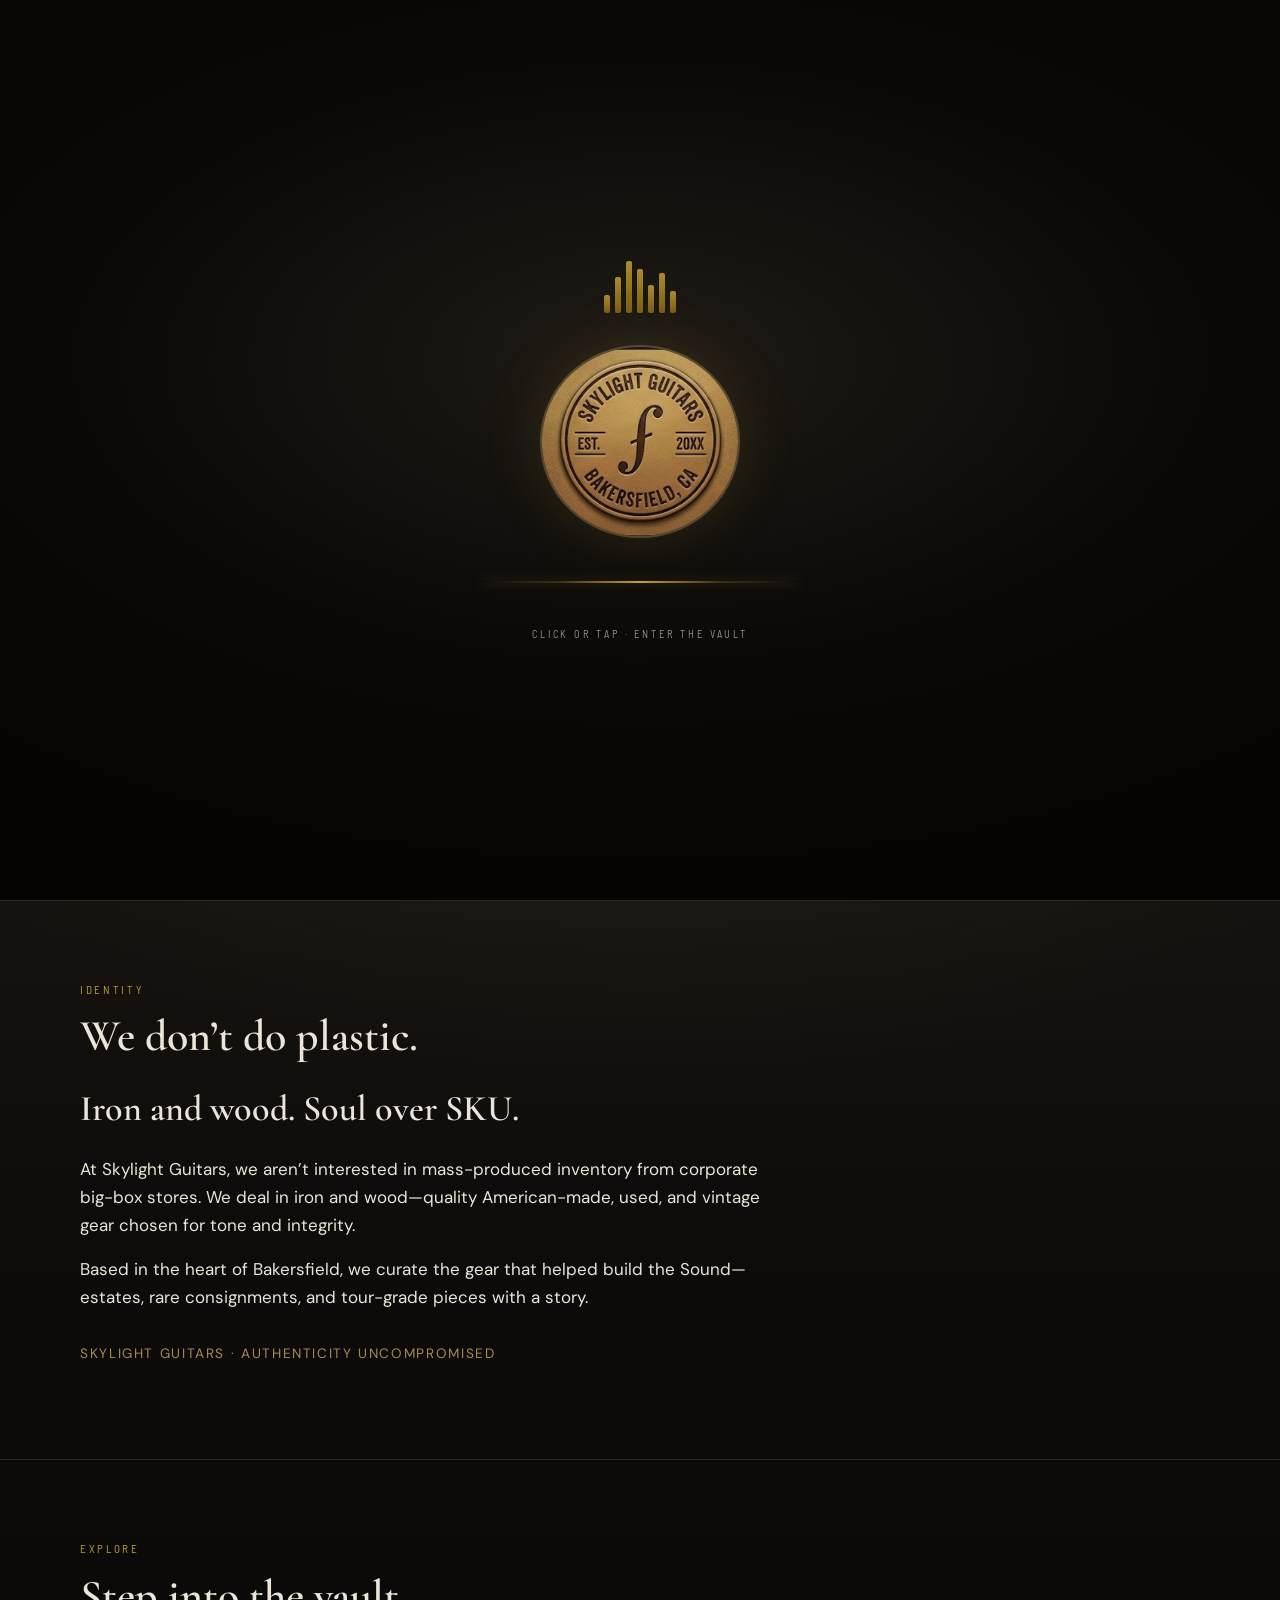
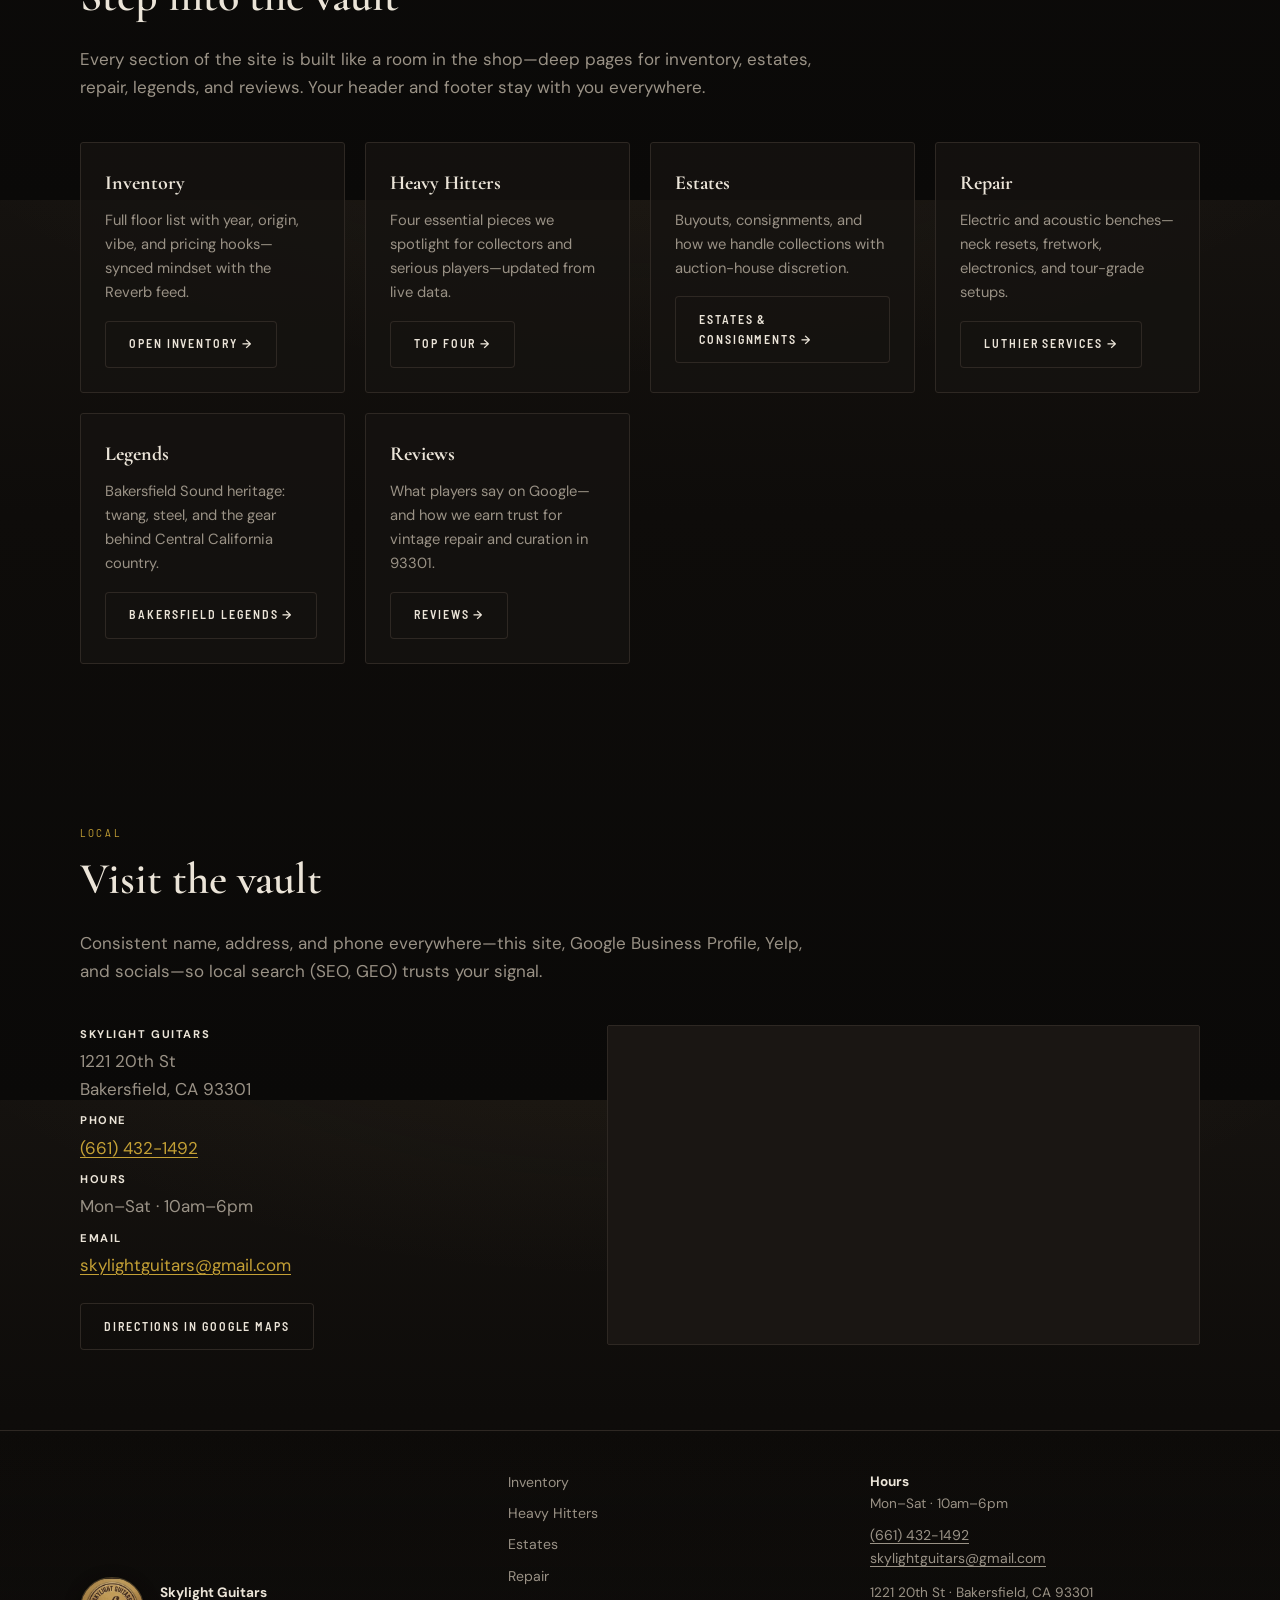
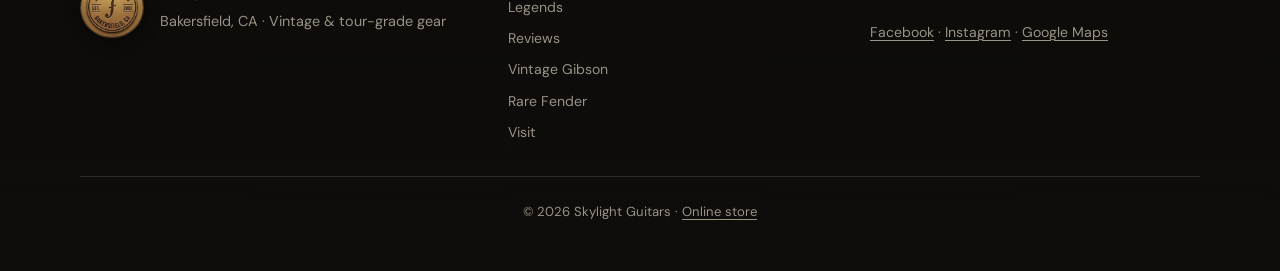
==== commit e963d7fc: "Add multi-page site, social URLs in schema and footers, and SEO updates - Split inventory, heavy hit" ====
--- a/index.html
+++ b/index.html
@@ -1,31 +1,31 @@
 <!DOCTYPE html>
-<html lang="en" data-inventory="data/inventory.json">
+<html lang="en-US">
   <head>
     <meta charset="utf-8" />
-    <meta name="viewport" content="width=device-width, initial-scale=1" />
-    <title>Skylight Guitars | The Bakersfield Authority on Vintage &amp; Rare Gear</title>
+    <meta name="viewport" content="width=device-width, initial-scale=1, viewport-fit=cover" />
+    <meta name="theme-color" content="#120f0c" />
+    <meta name="apple-mobile-web-app-capable" content="yes" />
+    <meta name="geo.region" content="US-CA" />
+    <meta name="geo.placename" content="Bakersfield" />
+    <meta name="geo.position" content="35.3733;-119.0187" />
+    <meta name="ICBM" content="35.3733, -119.0187" />
+    <title>Skylight Guitars | Vintage &amp; Rare Gear · Bakersfield, CA</title>
     <meta
       name="description"
-      content="Stop buying plastic. Skylight Guitars specializes in tour-grade vintage Gibson, Fender, and Harmony estates. Authentic gear for serious artists. Located in the heart of Bakersfield, CA."
+      content="Skylight Guitars in Bakersfield, CA: tour-grade vintage Gibson, Fender, and Harmony—estates, consignments, and master repair. The Bakersfield Sound lives here. 1221 20th St."
     />
-    <meta name="theme-color" content="#120f0c" />
     <link rel="canonical" href="https://www.skylightguitars.com/" />
     <link rel="icon" href="skylineguitarslogo.png" type="image/png" />
     <meta property="og:type" content="website" />
-    <meta property="og:title" content="Skylight Guitars | Vintage &amp; Rare Gear | Bakersfield, CA" />
+    <meta property="og:title" content="Skylight Guitars | Bakersfield Vintage &amp; Rare Gear" />
     <meta
       property="og:description"
-      content="Tour-grade vintage gear, estates, and consignments. The Bakersfield Sound lives here."
+      content="Anti–big-box guitar shop: curated American iron, estates, and luthier repair at 1221 20th St, Bakersfield CA."
     />
     <meta property="og:locale" content="en_US" />
     <meta property="og:image" content="https://www.skylightguitars.com/assets/hero-shop-interior.png" />
+    <meta name="twitter:card" content="summary_large_image" />
     <meta name="twitter:image" content="https://www.skylightguitars.com/assets/hero-shop-interior.png" />
-    <meta name="twitter:card" content="summary_large_image" />
-    <meta name="twitter:title" content="Skylight Guitars | Bakersfield, CA" />
-    <meta
-      name="twitter:description"
-      content="Curators of the gear that built the Sound. Iron and wood—no plastic."
-    />
     <link rel="preconnect" href="https://fonts.googleapis.com" />
     <link rel="preconnect" href="https://fonts.gstatic.com" crossorigin />
     <link
@@ -38,11 +38,16 @@
       {
         "@context": "https://schema.org",
         "@type": "MusicStore",
+        "@id": "https://www.skylightguitars.com/#musicstore",
         "name": "Skylight Guitars",
-        "description": "Vintage and tour-grade guitars, amplifiers, and estates. American-made and curated used inventory in Bakersfield, California.",
+        "description": "Vintage and tour-grade guitars, amplifiers, estates, and luthier services in Bakersfield, California.",
         "url": "https://www.skylightguitars.com/",
         "telephone": "+1-661-432-1492",
-        "image": "https://www.skylightguitars.com/skylineguitarslogo.png",
+        "email": "skylightguitars@gmail.com",
+        "image": [
+          "https://www.skylightguitars.com/skylineguitarslogo.png",
+          "https://www.skylightguitars.com/assets/hero-shop-interior.png"
+        ],
         "address": {
           "@type": "PostalAddress",
           "streetAddress": "1221 20th St",
@@ -51,15 +56,8 @@
           "postalCode": "93301",
           "addressCountry": "US"
         },
-        "geo": {
-          "@type": "GeoCoordinates",
-          "latitude": 35.3733,
-          "longitude": -119.0187
-        },
-        "areaServed": {
-          "@type": "AdministrativeArea",
-          "name": "Kern County"
-        },
+        "geo": { "@type": "GeoCoordinates", "latitude": 35.3733, "longitude": -119.0187 },
+        "areaServed": { "@type": "AdministrativeArea", "name": "Kern County" },
         "priceRange": "$$$",
         "openingHoursSpecification": [
           {
@@ -69,7 +67,26 @@
             "closes": "18:00"
           }
         ],
-        "sameAs": []
+        "sameAs": [
+          "https://www.skylightguitars.com/store",
+          "https://www.facebook.com/61554216925890/",
+          "https://www.instagram.com/skylightguitars/",
+          "https://www.google.com/maps/search/?api=1&query=Skylight+Guitars+1221+20th+St+Bakersfield+CA+93301"
+        ]
+      }
+    </script>
+    <script type="application/ld+json">
+      {
+        "@context": "https://schema.org",
+        "@type": "WebSite",
+        "name": "Skylight Guitars",
+        "url": "https://www.skylightguitars.com/",
+        "publisher": { "@id": "https://www.skylightguitars.com/#musicstore" },
+        "potentialAction": {
+          "@type": "SearchAction",
+          "target": "https://www.skylightguitars.com/inventory.html?q={search_term_string}",
+          "query-input": "required name=search_term_string"
+        }
       }
     </script>
   </head>
@@ -102,25 +119,40 @@
       </div>
     </div>
 
-    <header class="site-header">
+    <header class="site-header" id="site-header">
       <div class="wrap header-inner">
         <a class="brand" href="index.html">
-          <img src="skylineguitarslogo.png" width="144" height="144" alt="Skylight Guitars — Bakersfield heritage stamp logo" />
+          <img src="skylineguitarslogo.png" width="144" height="144" alt="Skylight Guitars — Bakersfield heritage seal logo" />
           <span class="brand-text">
             <strong>Skylight Guitars</strong>
             <span>Bakersfield · Iron &amp; Wood</span>
           </span>
         </a>
-        <nav class="nav-main" aria-label="Primary">
-          <a href="#vault">The Vault</a>
-          <a href="gear/index.html">Inventory</a>
-          <a href="#heavy-hitters">Heavy Hitters</a>
-          <a href="#estates">Estates</a>
-          <a href="luthier-guitar-repair-bakersfield.html">Repair</a>
-          <a href="#legends">Legends</a>
-          <a href="#visit">Visit</a>
-        </nav>
-        <a class="btn btn--gold" href="gear/index.html">The Vault</a>
+        <button
+          type="button"
+          class="nav-toggle"
+          id="nav-toggle"
+          aria-expanded="false"
+          aria-controls="nav-panel"
+          aria-label="Open menu"
+        >
+          <span class="nav-toggle__bar"></span>
+          <span class="nav-toggle__bar"></span>
+          <span class="nav-toggle__bar"></span>
+        </button>
+        <div id="nav-panel" class="nav-panel">
+          <nav class="nav-main" aria-label="Primary">
+            <a href="index.html">Home</a>
+            <a href="inventory.html">Inventory</a>
+            <a href="heavy-hitters.html">Heavy Hitters</a>
+            <a href="estates.html">Estates</a>
+            <a href="repair.html">Repair</a>
+            <a href="legends.html">Legends</a>
+            <a href="reviews.html">Reviews</a>
+            <a href="index.html#visit">Visit</a>
+          </nav>
+        </div>
+        <a class="btn btn--gold header-cta" href="inventory.html">Inventory</a>
       </div>
     </header>
 
@@ -137,12 +169,12 @@
           <p class="hero__kicker">Anti–big-box · Curated American iron</p>
           <h1 id="hero-heading">The Bakersfield Sound Lives Here.</h1>
           <p class="hero__lead">
-            Not a warehouse—a vault. Real walls, real rugs, real amps: tour-grade gear and the stories in every
-            neck and nut.
+            Not a warehouse—a vault. Real walls, real rugs, real amps: tour-grade gear and the stories in every neck
+            and nut.
           </p>
           <div class="hero__actions">
-            <a class="btn btn--gold" href="gear/index.html">Explore the vault</a>
-            <a class="btn btn--ghost" href="#heavy-hitters">Floor list</a>
+            <a class="btn btn--gold" href="inventory.html">Explore inventory</a>
+            <a class="btn btn--ghost" href="heavy-hitters.html">Heavy Hitters</a>
           </div>
         </div>
       </section>
@@ -154,121 +186,56 @@
           <blockquote>Iron and wood. Soul over SKU.</blockquote>
           <div class="body-copy">
             <p>
-              At Skylight Guitars, we aren’t interested in the mass-produced inventory you’ll find at corporate
-              big-box stores. We deal in iron and wood—quality American-made, used, and vintage gear chosen for
-              tone and integrity, not for turnover.
+              At Skylight Guitars, we aren’t interested in mass-produced inventory from corporate big-box stores. We
+              deal in iron and wood—quality American-made, used, and vintage gear chosen for tone and integrity.
             </p>
             <p>
-              Based in the heart of Bakersfield, we curate the gear that helped build the Sound. Whether it’s an
-              estate collection of pre-war acoustics or tour-grade equipment that’s seen more miles than a
-              Greyhound bus, we only move instruments with a story worth telling.
-            </p>
-            <p>We’re gearheads. We’re history nerds. We’re here so the next generation plays something worth keeping.</p>
+              Based in the heart of Bakersfield, we curate the gear that helped build the Sound—estates, rare
+              consignments, and tour-grade pieces with a story.
+            </p>
           </div>
           <p class="tagline-end">Skylight Guitars · Authenticity uncompromised</p>
         </div>
       </section>
 
-      <section id="heavy-hitters" class="heavy-hitters">
+      <section class="heavy-hitters" aria-labelledby="explore-heading">
         <div class="wrap">
-          <p class="section-label">Inventory</p>
-          <h2 class="section-title">The Heavy Hitters: tour-grade gear only</h2>
+          <p class="section-label">Explore</p>
+          <h2 id="explore-heading" class="section-title">Step into the vault</h2>
           <p class="section-intro">
-            Fair pricing grounded in real-world comps—not hype. Every piece is tagged with year, origin, and vibe
-            so you know what you’re holding before you plug in.
+            Every section of the site is built like a room in the shop—deep pages for inventory, estates, repair,
+            legends, and reviews. Your header and footer stay with you everywhere.
           </p>
-          <div id="home-inventory-mount" class="home-inventory"></div>
-          <p class="section-intro" style="margin-top: 2rem; margin-bottom: 0">
-            <a href="gear/index.html">Full vault layout →</a>
-            &nbsp;·&nbsp;
-            <a href="vintage-gibson-les-paul-bakersfield.html">Vintage Gibson SEO</a>
-            &nbsp;·&nbsp;
-            <a href="rare-fender-bakersfield.html">Rare Fender SEO</a>
-          </p>
-        </div>
-      </section>
-
-      <section id="inventory" class="inventory-cta" style="padding-top: 0">
-        <div class="wrap">
-          <div class="panel inventory-panel">
-            <div>
-              <p class="section-label" style="margin-bottom: 0.5rem">Live feed</p>
-              <h2 class="section-title" style="margin-bottom: 0.5rem">Seamless inventory</h2>
-              <p style="margin: 0; color: var(--muted); max-width: 42ch">
-                The Skylight storefront and Reverb feed stay in sync—see what’s on the wall with real-world pricing.
-              </p>
-            </div>
-            <div class="inventory-panel__actions">
-              <a class="btn btn--gold" href="https://www.skylightguitars.com/store" rel="noopener noreferrer">Skylight store</a>
-              <a class="btn btn--ghost" href="gear/index.html">The Vault (this site)</a>
-            </div>
-          </div>
-        </div>
-      </section>
-
-      <section id="estates" class="estates">
-        <div class="wrap">
-          <p class="section-label">Private</p>
-          <h2 class="section-title">Estates &amp; consignments</h2>
-          <p class="section-intro">
-            We wanna buy all your daddy’s old guitars—and treat collections with the discretion of a high-trust
-            auction house. Estates, tour dispersals, and one-of-one consignments: by appointment, straight talk,
-            fair numbers.
-          </p>
-          <div class="estates-grid">
-            <div class="estate-card">
-              <h3>Estate buyouts</h3>
-              <p style="margin: 0; color: var(--muted)">
-                Full collections appraised with respect for provenance. We move serious iron—pre-war acoustics,
-                Nashville stacks, road-warrior racks.
-              </p>
-            </div>
-            <div class="estate-card">
-              <h3>Consignment</h3>
-              <p style="margin: 0; color: var(--muted)">
-                Select consignments for pieces that belong in the hands of players who get it. Presentation,
-                photography, and pricing aligned with live market data.
-              </p>
-            </div>
-          </div>
-        </div>
-      </section>
-
-      <section class="repair" id="repair">
-        <div class="wrap">
-          <p class="section-label">The bench</p>
-          <h2 class="section-title">We resurrect legends</h2>
-          <div class="panel">
-            <p style="margin-top: 0; color: var(--muted)">
-              Your daddy’s guitar deserves better than a mall setup. Our bench is for players who know an
-              instrument is a living thing—from vintage neck resets to tour-grade wiring and fretwork that stays
-              true under stage lights.
-            </p>
-            <a class="btn btn--gold" href="luthier-guitar-repair-bakersfield.html">Luthier services &amp; repair →</a>
-          </div>
-        </div>
-      </section>
-
-      <section id="legends" class="legends">
-        <div class="wrap">
-          <p class="section-label">Content</p>
-          <h2 class="section-title">Bakersfield Legends</h2>
-          <p class="section-intro">
-            Short, authority-forward deep dives on the gear behind the Bakersfield Sound—built for collectors and
-            search intent around heritage, not generic “guitar shop” filler.
-          </p>
-          <div class="legends-grid">
-            <article class="legend-card">
-              <h3>Twang &amp; steel DNA</h3>
-              <p>The Fender spine of California country—amps, Teles, and the session rigs that defined a region.</p>
-            </article>
-            <article class="legend-card">
-              <h3>Buckaroo lineage</h3>
-              <p>How stage wear and honest mods tell you more than a catalog spec sheet ever could.</p>
-            </article>
-            <article class="legend-card">
-              <h3>Next in the series</h3>
-              <p>Placeholder for long-form posts: target “Bakersfield Sound heritage gear” and repair intent in 93301.</p>
+          <div class="teaser-grid">
+            <article class="teaser-card">
+              <h3>Inventory</h3>
+              <p>Full floor list with year, origin, vibe, and pricing hooks—synced mindset with the Reverb feed.</p>
+              <a class="btn btn--ghost" href="inventory.html">Open inventory →</a>
+            </article>
+            <article class="teaser-card">
+              <h3>Heavy Hitters</h3>
+              <p>Four essential pieces we spotlight for collectors and serious players—updated from live data.</p>
+              <a class="btn btn--ghost" href="heavy-hitters.html">Top four →</a>
+            </article>
+            <article class="teaser-card">
+              <h3>Estates</h3>
+              <p>Buyouts, consignments, and how we handle collections with auction-house discretion.</p>
+              <a class="btn btn--ghost" href="estates.html">Estates &amp; consignments →</a>
+            </article>
+            <article class="teaser-card">
+              <h3>Repair</h3>
+              <p>Electric and acoustic benches—neck resets, fretwork, electronics, and tour-grade setups.</p>
+              <a class="btn btn--ghost" href="repair.html">Luthier services →</a>
+            </article>
+            <article class="teaser-card">
+              <h3>Legends</h3>
+              <p>Bakersfield Sound heritage: twang, steel, and the gear behind Central California country.</p>
+              <a class="btn btn--ghost" href="legends.html">Bakersfield Legends →</a>
+            </article>
+            <article class="teaser-card">
+              <h3>Reviews</h3>
+              <p>What players say on Google—and how we earn trust for vintage repair and curation in 93301.</p>
+              <a class="btn btn--ghost" href="reviews.html">Reviews →</a>
             </article>
           </div>
         </div>
@@ -279,8 +246,8 @@
           <p class="section-label">Local</p>
           <h2 class="section-title">Visit the vault</h2>
           <p class="section-intro">
-            Same name, address, and phone everywhere—site, Google Business Profile, Yelp, and socials—so local
-            search trusts the signal.
+            Consistent name, address, and phone everywhere—this site, Google Business Profile, Yelp, and socials—so
+            local search (SEO, GEO) trusts your signal.
           </p>
           <div class="visit-grid">
             <div>
@@ -303,11 +270,12 @@
                   <a href="mailto:skylightguitars@gmail.com">skylightguitars@gmail.com</a>
                 </li>
               </ul>
-              <p style="color: var(--muted); font-size: 0.9rem; margin: 0 0 1rem">
-                Google Business Profile: refresh photos of the storefront and floor—30+ high-quality images signal
-                “proof of life” to local algorithms.
-              </p>
-              <a class="btn btn--ghost" href="https://www.google.com/maps/search/?api=1&query=1221+20th+St+Bakersfield+CA+93301" rel="noopener noreferrer">Directions in Google Maps</a>
+              <a
+                class="btn btn--ghost"
+                href="https://www.google.com/maps/search/?api=1&query=Skylight+Guitars+1221+20th+St+Bakersfield+CA+93301"
+                rel="noopener noreferrer"
+                >Directions in Google Maps</a
+              >
             </div>
             <div class="map-embed">
               <iframe
@@ -322,22 +290,56 @@
       </section>
     </main>
 
-    <footer class="site-footer">
-      <div class="wrap footer-grid">
-        <div>
-          <strong style="color: var(--cream)">Skylight Guitars</strong><br />
-          Bakersfield, California · Vintage &amp; tour-grade gear
-        </div>
-        <div>
-          <a href="gear/index.html">The Vault</a>
-          ·
-          <a href="vintage-gibson-les-paul-bakersfield.html">Vintage Gibson</a>
-          ·
-          <a href="rare-fender-bakersfield.html">Rare Fender</a>
-          ·
-          <a href="luthier-guitar-repair-bakersfield.html">Repair</a>
-        </div>
-        <div>© <span id="y"></span> Skylight Guitars. All rights reserved.</div>
+    <footer class="site-footer site-footer--rich">
+      <div class="wrap">
+        <div class="footer-columns">
+          <div class="footer-brand">
+            <img src="skylineguitarslogo.png" width="64" height="64" alt="" />
+            <div>
+              <strong style="color: var(--cream)">Skylight Guitars</strong>
+              <p style="margin: 0.35rem 0 0; color: var(--muted); font-size: 0.9rem">
+                Bakersfield, CA · Vintage &amp; tour-grade gear
+              </p>
+            </div>
+          </div>
+          <nav class="footer-nav" aria-label="Footer">
+            <a href="inventory.html">Inventory</a>
+            <a href="heavy-hitters.html">Heavy Hitters</a>
+            <a href="estates.html">Estates</a>
+            <a href="repair.html">Repair</a>
+            <a href="legends.html">Legends</a>
+            <a href="reviews.html">Reviews</a>
+            <a href="vintage-gibson-les-paul-bakersfield.html">Vintage Gibson</a>
+            <a href="rare-fender-bakersfield.html">Rare Fender</a>
+            <a href="index.html#visit">Visit</a>
+          </nav>
+          <div>
+            <p style="margin: 0 0 0.5rem; color: var(--muted); font-size: 0.85rem">
+              <strong style="color: var(--cream)">Hours</strong><br />
+              Mon–Sat · 10am–6pm
+            </p>
+            <p style="margin: 0; font-size: 0.88rem">
+              <a href="tel:+16614321492">(661) 432-1492</a><br />
+              <a href="mailto:skylightguitars@gmail.com">skylightguitars@gmail.com</a>
+            </p>
+            <p style="margin: 0.75rem 0 0; color: var(--muted); font-size: 0.85rem">1221 20th St · Bakersfield, CA 93301</p>
+            <p class="footer-social" style="margin: 1rem 0 0; font-size: 0.88rem">
+              <a href="https://www.facebook.com/61554216925890/" rel="noopener noreferrer">Facebook</a>
+              <span aria-hidden="true"> · </span>
+              <a href="https://www.instagram.com/skylightguitars/" rel="noopener noreferrer">Instagram</a>
+              <span aria-hidden="true"> · </span>
+              <a
+                href="https://www.google.com/maps/search/?api=1&query=Skylight+Guitars+1221+20th+St+Bakersfield+CA+93301"
+                rel="noopener noreferrer"
+                >Google Maps</a
+              >
+            </p>
+          </div>
+        </div>
+        <p style="margin: 0; text-align: center; color: var(--muted); font-size: 0.82rem">
+          © <span id="y"></span> Skylight Guitars ·
+          <a href="https://www.skylightguitars.com/store">Online store</a>
+        </p>
       </div>
     </footer>
 
@@ -345,7 +347,6 @@
       document.getElementById("y").textContent = new Date().getFullYear();
     </script>
     <script src="js/splash.js" defer></script>
-    <script src="js/inventory-list.js" defer></script>
     <script src="js/main.js" defer></script>
   </body>
 </html>
--- a/css/styles.css
+++ b/css/styles.css
@@ -63,6 +63,45 @@
   z-index: 1;
 }
 
+/* Subtle moving “sound wave” layer (non-interactive) */
+body::after {
+  content: "";
+  position: fixed;
+  inset: 0;
+  pointer-events: none;
+  z-index: 0;
+  opacity: 0.14;
+  background-image: url("data:image/svg+xml,%3Csvg xmlns='http://www.w3.org/2000/svg' viewBox='0 0 1200 400' preserveAspectRatio='none'%3E%3Cpath fill='none' stroke='%23a68a56' stroke-width='0.6' opacity='0.35' d='M0 200 Q150 120 300 200 T600 200 T900 200 T1200 200'/%3E%3Cpath fill='none' stroke='%23c4a035' stroke-width='0.45' opacity='0.25' d='M0 220 Q200 280 400 220 T800 220 T1200 220'/%3E%3Cpath fill='none' stroke='%23a68a56' stroke-width='0.5' opacity='0.2' d='M0 180 Q180 100 360 180 T720 180 T1080 180 T1200 180'/%3E%3C/svg%3E");
+  background-size: 140% 55%;
+  background-position: 0% 60%;
+  background-repeat: no-repeat;
+  animation: bodyWaveDrift 28s ease-in-out infinite;
+  mix-blend-mode: soft-light;
+}
+
+@keyframes bodyWaveDrift {
+  0%,
+  100% {
+    background-position: 0% 55%;
+    transform: translate(0, 0);
+  }
+  33% {
+    background-position: 40% 50%;
+    transform: translate(1%, -0.5%);
+  }
+  66% {
+    background-position: 80% 58%;
+    transform: translate(-1%, 0.5%);
+  }
+}
+
+@media (prefers-reduced-motion: reduce) {
+  body::after {
+    animation: none;
+    opacity: 0.08;
+  }
+}
+
 html.is-splash-active {
   overflow: hidden;
   height: 100%;
@@ -295,10 +334,11 @@
 .site-header {
   position: fixed;
   inset: 0 0 auto 0;
-  z-index: 100;
-  padding: 1rem 0;
-  background: linear-gradient(to bottom, rgba(12, 11, 9, 0.95), transparent);
-  transition: background 0.35s var(--ease);
+  z-index: 200;
+  padding: 0.85rem 0;
+  background: linear-gradient(to bottom, rgba(12, 11, 9, 0.97), rgba(12, 11, 9, 0.88));
+  transition: background 0.35s var(--ease), box-shadow 0.35s var(--ease);
+  border-bottom: 1px solid transparent;
 }
 
 .site-header.is-scrolled {
@@ -310,10 +350,60 @@
 
 .header-inner {
   display: flex;
-  flex-wrap: wrap;
+  flex-wrap: nowrap;
   align-items: center;
   justify-content: space-between;
-  gap: 1rem 1.5rem;
+  gap: 1rem 1.25rem;
+  position: relative;
+}
+
+.nav-toggle {
+  display: none;
+  flex-direction: column;
+  justify-content: center;
+  gap: 5px;
+  width: 44px;
+  height: 44px;
+  padding: 0;
+  border: 1px solid var(--border);
+  border-radius: 4px;
+  background: rgba(30, 26, 22, 0.9);
+  cursor: pointer;
+  flex-shrink: 0;
+}
+
+.nav-toggle__bar {
+  display: block;
+  width: 20px;
+  height: 2px;
+  margin: 0 auto;
+  background: var(--cream);
+  border-radius: 1px;
+  transition: transform 0.25s ease, opacity 0.25s ease;
+}
+
+.site-header.is-nav-open .nav-toggle__bar:nth-child(1) {
+  transform: translateY(7px) rotate(45deg);
+}
+
+.site-header.is-nav-open .nav-toggle__bar:nth-child(2) {
+  opacity: 0;
+}
+
+.site-header.is-nav-open .nav-toggle__bar:nth-child(3) {
+  transform: translateY(-7px) rotate(-45deg);
+}
+
+.nav-panel {
+  display: flex;
+  flex: 1;
+  align-items: center;
+  justify-content: center;
+  min-width: 0;
+}
+
+.header-cta {
+  flex-shrink: 0;
 }
 
 .brand {
@@ -458,8 +548,11 @@
   inset: 0;
   background-color: #12100e;
   background-size: cover;
-  background-position: center 35%;
+  background-position: center 38%;
   background-repeat: no-repeat;
+  transform: scale(0.78);
+  transform-origin: center 36%;
+  filter: saturate(0.9) contrast(1.02) brightness(0.97);
 }
 
 .hero__scrim {
@@ -1251,21 +1344,206 @@
   }
 }
 
+@media (max-width: 900px) {
+  .header-inner {
+    flex-wrap: wrap;
+  }
+
+  .nav-toggle {
+    display: flex;
+    order: 2;
+  }
+
+  .header-cta {
+    order: 3;
+    font-size: 0.65rem;
+    padding: 0.65rem 0.9rem;
+  }
+
+  .brand {
+    order: 1;
+    flex: 1;
+    min-width: 0;
+  }
+
+  .nav-panel {
+    order: 4;
+    flex-basis: 100%;
+    display: none;
+    flex-direction: column;
+    align-items: stretch;
+    justify-content: flex-start;
+    padding: 0.25rem 0 0.75rem;
+  }
+
+  .site-header.is-nav-open .nav-panel {
+    display: flex;
+  }
+
+  .nav-panel .nav-main {
+    flex-direction: column;
+    width: 100%;
+    gap: 0;
+    padding: 0.5rem 0 0;
+    border-top: 1px solid var(--border);
+  }
+
+  .nav-panel .nav-main a {
+    font-size: 0.82rem;
+    padding: 0.65rem 0.25rem;
+    border-bottom: 1px solid rgba(46, 40, 35, 0.6);
+  }
+}
+
 @media (max-width: 720px) {
-  .nav-main {
+  .site-header .btn {
+    padding: 0.6rem 0.85rem;
+    font-size: 0.62rem;
+  }
+}
+
+/* —— Teaser cards (home) —— */
+.teaser-grid {
+  display: grid;
+  grid-template-columns: repeat(auto-fill, minmax(240px, 1fr));
+  gap: 1.25rem;
+}
+.teaser-card {
+  border: 1px solid var(--border);
+  background: rgba(22, 19, 17, 0.8);
+  padding: 1.5rem;
+  border-radius: 3px;
+  transition: transform 0.25s var(--ease), box-shadow 0.25s var(--ease);
+}
+.teaser-card:hover {
+  transform: translateY(-3px);
+  box-shadow: 0 16px 40px rgba(0, 0, 0, 0.35);
+}
+.teaser-card h3 {
+  font-family: var(--font-display);
+  font-size: 1.25rem;
+  margin: 0 0 0.5rem;
+}
+.teaser-card p {
+  margin: 0 0 1rem;
+  font-size: 0.92rem;
+  color: var(--muted);
+}
+
+/* —— Footer columns —— */
+.footer-columns {
+  display: grid;
+  grid-template-columns: 1fr;
+  gap: 2rem;
+  padding-bottom: 2rem;
+  border-bottom: 1px solid var(--border);
+  margin-bottom: 1.5rem;
+}
+
+@media (min-width: 640px) {
+  .footer-columns {
+    grid-template-columns: 1.2fr 1fr 1fr;
+  }
+}
+
+.footer-nav {
+  display: flex;
+  flex-direction: column;
+  gap: 0.5rem;
+  font-size: 0.88rem;
+}
+
+.footer-nav a {
+  color: var(--muted);
+  text-decoration: none;
+}
+
+.footer-nav a:hover {
+  color: var(--gold);
+}
+
+/* —— Repair page sub-hamburger (electric vs acoustic) —— */
+.repair-jump {
+  display: flex;
+  flex-wrap: wrap;
+  gap: 0.5rem;
+  margin-bottom: 2rem;
+}
+
+.repair-jump__btn {
+  font-family: var(--font-ui);
+  font-size: 0.72rem;
+  text-transform: uppercase;
+  letter-spacing: 0.12em;
+  padding: 0.55rem 1rem;
+  border: 1px solid var(--border);
+  border-radius: 4px;
+  background: rgba(30, 26, 22, 0.9);
+  color: var(--cream);
+  cursor: pointer;
+  text-decoration: none;
+}
+
+.repair-jump__btn:hover,
+.repair-jump__btn.is-active {
+  border-color: var(--tan);
+  color: var(--gold);
+}
+
+@media (max-width: 720px) {
+  .repair-jump--collapse {
+    flex-direction: column;
+  }
+
+  .repair-jump--collapse .repair-jump__panel {
+    display: none;
+    flex-direction: column;
+    background: rgba(20, 17, 14, 0.95);
+    border: 1px solid var(--border);
+    border-radius: 4px;
+    padding: 0.5rem;
+  }
+
+  .repair-jump--collapse.is-open .repair-jump__panel {
+    display: flex;
+  }
+}
+
+.repair-burger {
+  display: none;
+}
+
+@media (max-width: 720px) {
+  .repair-burger {
+    display: inline-flex;
     width: 100%;
-    order: 3;
+    max-width: 420px;
     justify-content: center;
-    padding-top: 0.25rem;
-    border-top: 1px solid var(--border);
-  }
-
-  .nav-main a {
-    font-size: 0.68rem;
-  }
-
-  .site-header .btn {
-    padding: 0.65rem 1rem;
-    font-size: 0.65rem;
-  }
-}
+    margin-bottom: 0.75rem;
+  }
+
+  .repair-jump--mobile-collapse {
+    display: none;
+    flex-direction: column;
+    gap: 0.5rem;
+    margin-bottom: 1.5rem;
+  }
+
+  .repair-jump--mobile-collapse.is-open {
+    display: flex;
+  }
+}
+
+@media (min-width: 721px) {
+  .repair-burger {
+    display: none !important;
+  }
+
+  .repair-jump--mobile-collapse {
+    display: flex !important;
+    flex-direction: row;
+    flex-wrap: wrap;
+    gap: 0.5rem;
+    margin-bottom: 1.5rem;
+  }
+}
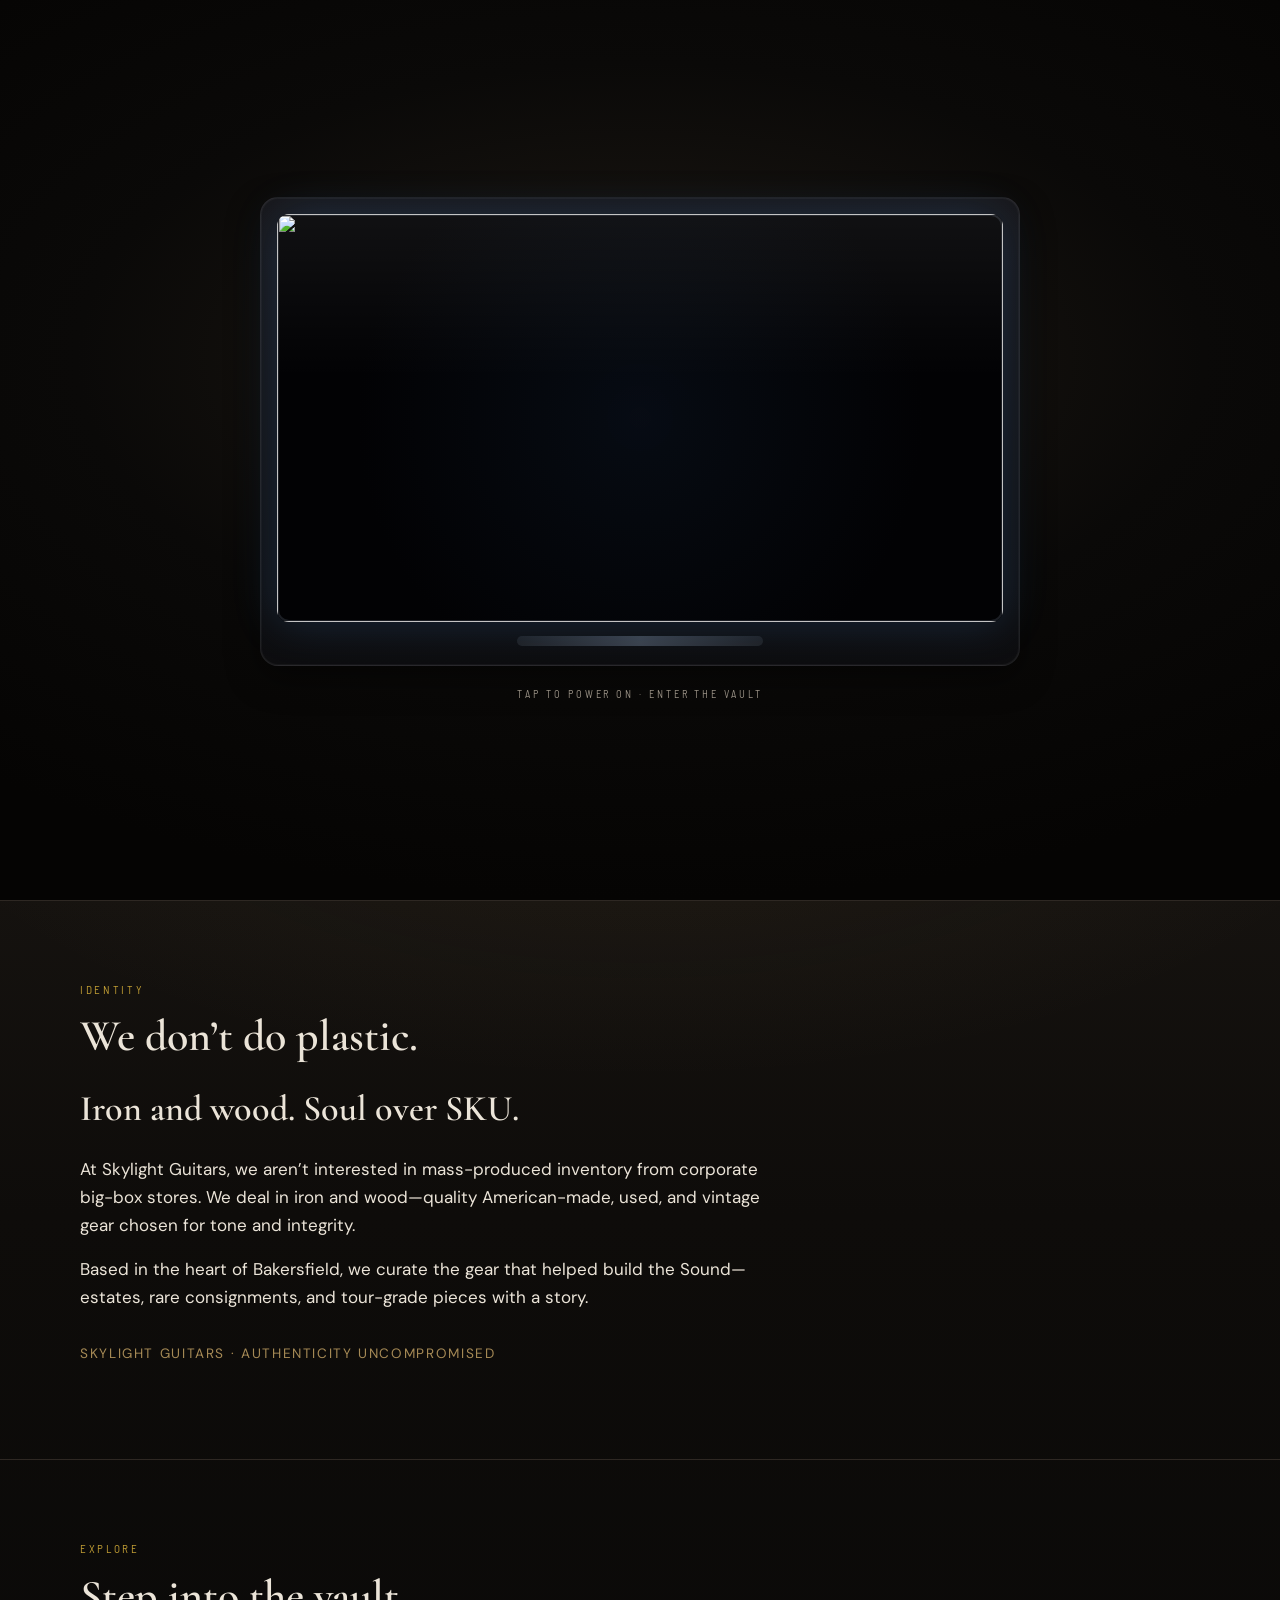
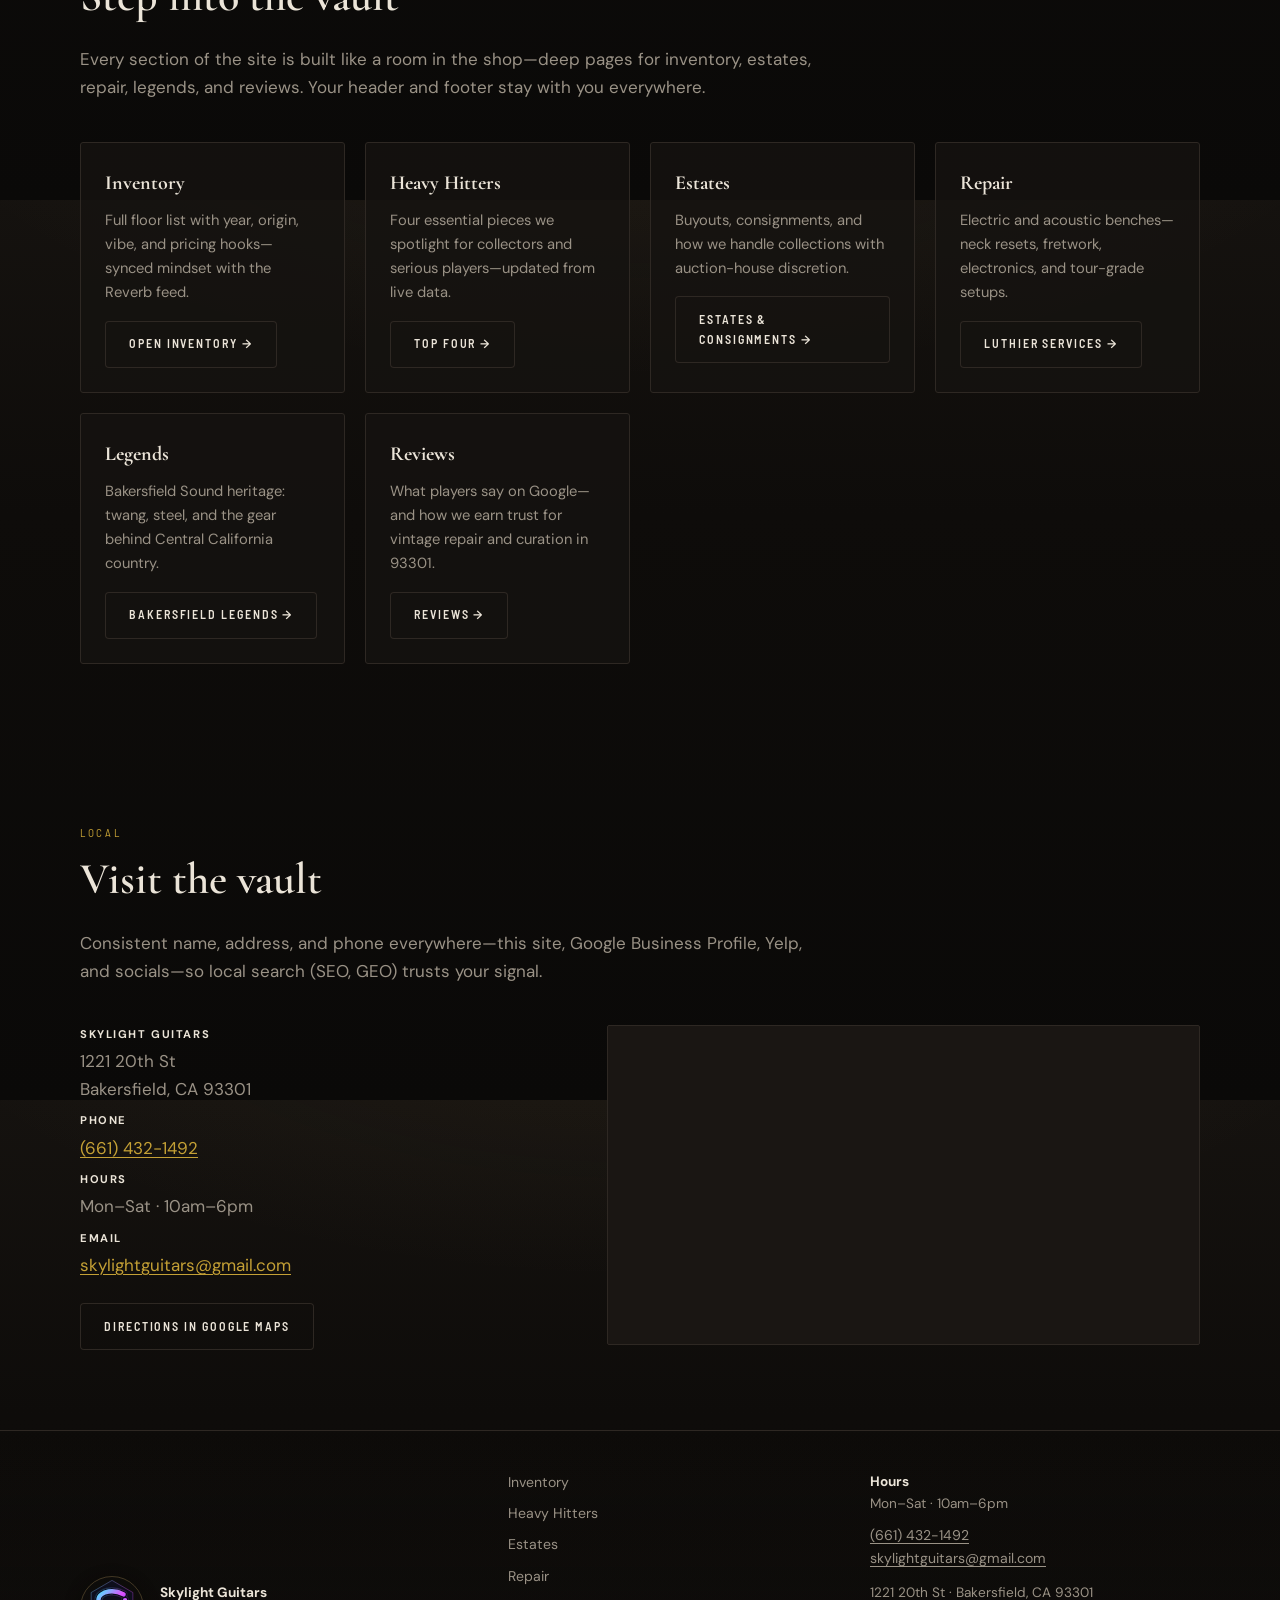
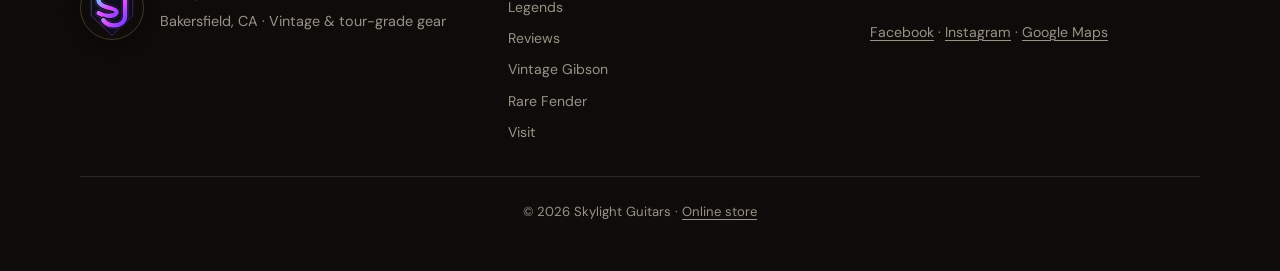
==== commit 51206fdb: "Replace branding with new logo, add compact icon mark, and optimize splash performance. Swap all sit" ====
--- a/index.html
+++ b/index.html
@@ -15,7 +15,7 @@
       content="Skylight Guitars in Bakersfield, CA: tour-grade vintage Gibson, Fender, and Harmony—estates, consignments, and master repair. The Bakersfield Sound lives here. 1221 20th St."
     />
     <link rel="canonical" href="https://www.skylightguitars.com/" />
-    <link rel="icon" href="skylineguitarslogo.png" type="image/png" />
+    <link rel="icon" href="assets/skylight-mark.svg" type="image/svg+xml" />
     <meta property="og:type" content="website" />
     <meta property="og:title" content="Skylight Guitars | Bakersfield Vintage &amp; Rare Gear" />
     <meta
@@ -45,7 +45,7 @@
         "telephone": "+1-661-432-1492",
         "email": "skylightguitars@gmail.com",
         "image": [
-          "https://www.skylightguitars.com/skylineguitarslogo.png",
+          "https://www.skylightguitars.com/skylightlogo.png",
           "https://www.skylightguitars.com/assets/hero-shop-interior.png"
         ],
         "address": {
@@ -102,27 +102,20 @@
       tabindex="-1"
     >
       <div class="splash__inner">
-        <div class="splash__waves" aria-hidden="true">
-          <span class="splash__bar"></span>
-          <span class="splash__bar"></span>
-          <span class="splash__bar"></span>
-          <span class="splash__bar"></span>
-          <span class="splash__bar"></span>
-          <span class="splash__bar"></span>
-          <span class="splash__bar"></span>
-        </div>
-        <img class="splash__logo" src="skylineguitarslogo.png" width="256" height="256" alt="Skylight Guitars" />
-        <div class="splash__string-wrap" aria-hidden="true">
-          <div class="splash__string"></div>
-        </div>
-        <p class="splash__hint">Click or tap · Enter the vault</p>
+        <div class="splash__atv" aria-hidden="true">
+          <div class="splash__atv-screen">
+            <img class="splash__logo" src="skylightlogo.png" width="1024" height="512" alt="" />
+          </div>
+          <div class="splash__atv-base"></div>
+        </div>
+        <p class="splash__hint">Tap to power on · Enter the vault</p>
       </div>
     </div>
 
     <header class="site-header" id="site-header">
       <div class="wrap header-inner">
         <a class="brand" href="index.html">
-          <img src="skylineguitarslogo.png" width="144" height="144" alt="Skylight Guitars — Bakersfield heritage seal logo" />
+          <img src="skylightlogo.png" width="144" height="144" alt="Skylight Guitars logo" />
           <span class="brand-text">
             <strong>Skylight Guitars</strong>
             <span>Bakersfield · Iron &amp; Wood</span>
@@ -294,7 +287,7 @@
       <div class="wrap">
         <div class="footer-columns">
           <div class="footer-brand">
-            <img src="skylineguitarslogo.png" width="64" height="64" alt="" />
+            <img src="assets/skylight-mark.svg" width="64" height="64" alt="" />
             <div>
               <strong style="color: var(--cream)">Skylight Guitars</strong>
               <p style="margin: 0.35rem 0 0; color: var(--muted); font-size: 0.9rem">
--- a/css/styles.css
+++ b/css/styles.css
@@ -107,7 +107,7 @@
   height: 100%;
 }
 
-/* —— Splash (logo + sound wave + string) —— */
+/* —— Splash (ATV power-on) —— */
 .splash {
   position: fixed;
   inset: 0;
@@ -130,122 +130,107 @@
   display: flex;
   flex-direction: column;
   align-items: center;
-  gap: 2rem;
+  gap: 1.2rem;
   padding: 2rem;
   max-width: 90vw;
 }
 
+.splash__atv {
+  width: min(760px, 92vw);
+  padding: 1rem 1rem 1.2rem;
+  border-radius: 18px;
+  background: linear-gradient(180deg, #18171a 0%, #0d0d0f 100%);
+  border: 1px solid rgba(255, 255, 255, 0.08);
+  box-shadow:
+    0 12px 34px rgba(0, 0, 0, 0.45),
+    0 0 0 1px rgba(255, 255, 255, 0.04) inset;
+}
+
+.splash__atv-screen {
+  aspect-ratio: 16 / 9;
+  border-radius: 12px;
+  overflow: hidden;
+  position: relative;
+  background:
+    radial-gradient(circle at 50% 50%, rgba(7, 12, 20, 0.95) 0%, rgba(2, 2, 4, 1) 68%),
+    linear-gradient(120deg, rgba(255, 255, 255, 0.03), rgba(255, 255, 255, 0));
+  box-shadow:
+    0 0 0 2px rgba(30, 34, 40, 0.9) inset,
+    0 0 46px rgba(70, 160, 255, 0.18);
+  will-change: opacity, transform, filter;
+}
+
+.splash__atv-screen::before {
+  content: "";
+  position: absolute;
+  inset: 0;
+  background: linear-gradient(180deg, rgba(255, 255, 255, 0.06), rgba(255, 255, 255, 0) 40%);
+  pointer-events: none;
+}
+
+.splash__atv-base {
+  width: 34%;
+  height: 10px;
+  margin: 0.85rem auto 0;
+  border-radius: 999px;
+  background: linear-gradient(90deg, #1e2024, #3a404a, #1e2024);
+}
+
 .splash__logo {
-  width: min(200px, 42vw);
-  height: auto;
-  border-radius: 50%;
-  border: 2px solid rgba(166, 138, 86, 0.45);
-  box-shadow:
-    0 0 60px rgba(196, 160, 53, 0.15),
-    inset 0 2px 6px rgba(255, 255, 255, 0.06);
-  animation: splashLogoIn 1.1s var(--ease) both;
-}
-
-@keyframes splashLogoIn {
-  from {
+  width: 100%;
+  height: 100%;
+  object-fit: contain;
+  object-position: center;
+  filter: brightness(0.18) contrast(1.25) saturate(1.1);
+  opacity: 0.2;
+  transform: scale(0.97);
+  animation: splashPowerOn 1.35s cubic-bezier(0.22, 0.9, 0.3, 1) 0.25s both;
+  backface-visibility: hidden;
+}
+
+@keyframes splashPowerOn {
+  0% {
     opacity: 0;
-    transform: scale(0.88);
-  }
-  to {
+    transform: scale(1.01);
+    filter: brightness(0.05) contrast(1.45) saturate(0.9) blur(2px);
+  }
+  35% {
+    opacity: 0.75;
+    filter: brightness(1.4) contrast(1.5) saturate(1.5);
+  }
+  55% {
+    opacity: 0.4;
+    filter: brightness(0.55) contrast(1.1) saturate(1);
+  }
+  100% {
     opacity: 1;
     transform: scale(1);
-  }
-}
-
-.splash__waves {
-  display: flex;
-  align-items: flex-end;
-  justify-content: center;
-  gap: 5px;
-  height: 56px;
-}
-
-.splash__bar {
-  width: 6px;
-  border-radius: 2px;
-  background: linear-gradient(180deg, var(--gold), var(--bronze));
-  transform-origin: bottom center;
-  animation: splashBar 0.55s ease-in-out infinite alternate;
-  opacity: 0.85;
-}
-
-.splash__bar:nth-child(1) {
-  animation-delay: 0s;
-  height: 18px;
-}
-.splash__bar:nth-child(2) {
-  animation-delay: 0.08s;
-  height: 36px;
-}
-.splash__bar:nth-child(3) {
-  animation-delay: 0.16s;
-  height: 52px;
-}
-.splash__bar:nth-child(4) {
-  animation-delay: 0.24s;
-  height: 44px;
-}
-.splash__bar:nth-child(5) {
-  animation-delay: 0.32s;
-  height: 28px;
-}
-.splash__bar:nth-child(6) {
-  animation-delay: 0.4s;
-  height: 40px;
-}
-.splash__bar:nth-child(7) {
-  animation-delay: 0.48s;
-  height: 22px;
-}
-
-@keyframes splashBar {
-  from {
-    transform: scaleY(0.35);
-    opacity: 0.45;
-  }
-  to {
-    transform: scaleY(1);
-    opacity: 1;
-  }
-}
-
-.splash__string-wrap {
-  width: min(320px, 80vw);
-  height: 24px;
-  position: relative;
-}
-
-.splash__string {
-  position: absolute;
-  left: 0;
-  right: 0;
-  top: 50%;
-  height: 2px;
-  margin-top: -1px;
-  background: linear-gradient(90deg, transparent, rgba(196, 160, 53, 0.25), var(--gold), rgba(196, 160, 53, 0.25), transparent);
-  border-radius: 2px;
-  animation: splashString 0.28s ease-in-out infinite;
-  box-shadow: 0 0 12px rgba(196, 160, 53, 0.35);
-}
-
-@keyframes splashString {
-  0%,
-  100% {
-    transform: translateY(0) scaleY(1);
-  }
-  25% {
-    transform: translateY(-2px) scaleY(1.15);
-  }
-  50% {
-    transform: translateY(1px) scaleY(0.92);
-  }
-  75% {
-    transform: translateY(-1px) scaleY(1.08);
+    filter: brightness(1) contrast(1.06) saturate(1.08);
+  }
+}
+
+@media (max-width: 900px) {
+  .splash {
+    transition: opacity 0.45s var(--ease), visibility 0.45s;
+  }
+
+  .splash__inner {
+    padding: 1rem;
+    gap: 0.8rem;
+  }
+
+  .splash__atv {
+    width: min(680px, 95vw);
+    padding: 0.65rem 0.65rem 0.85rem;
+    box-shadow: 0 8px 20px rgba(0, 0, 0, 0.38);
+  }
+
+  .splash__atv-screen {
+    box-shadow: 0 0 0 2px rgba(30, 34, 40, 0.9) inset;
+  }
+
+  .splash__logo {
+    animation-duration: 0.92s;
   }
 }
 
@@ -274,8 +259,6 @@
     display: none !important;
   }
 
-  .splash__bar,
-  .splash__string,
   .splash__logo,
   .splash__hint {
     animation: none !important;
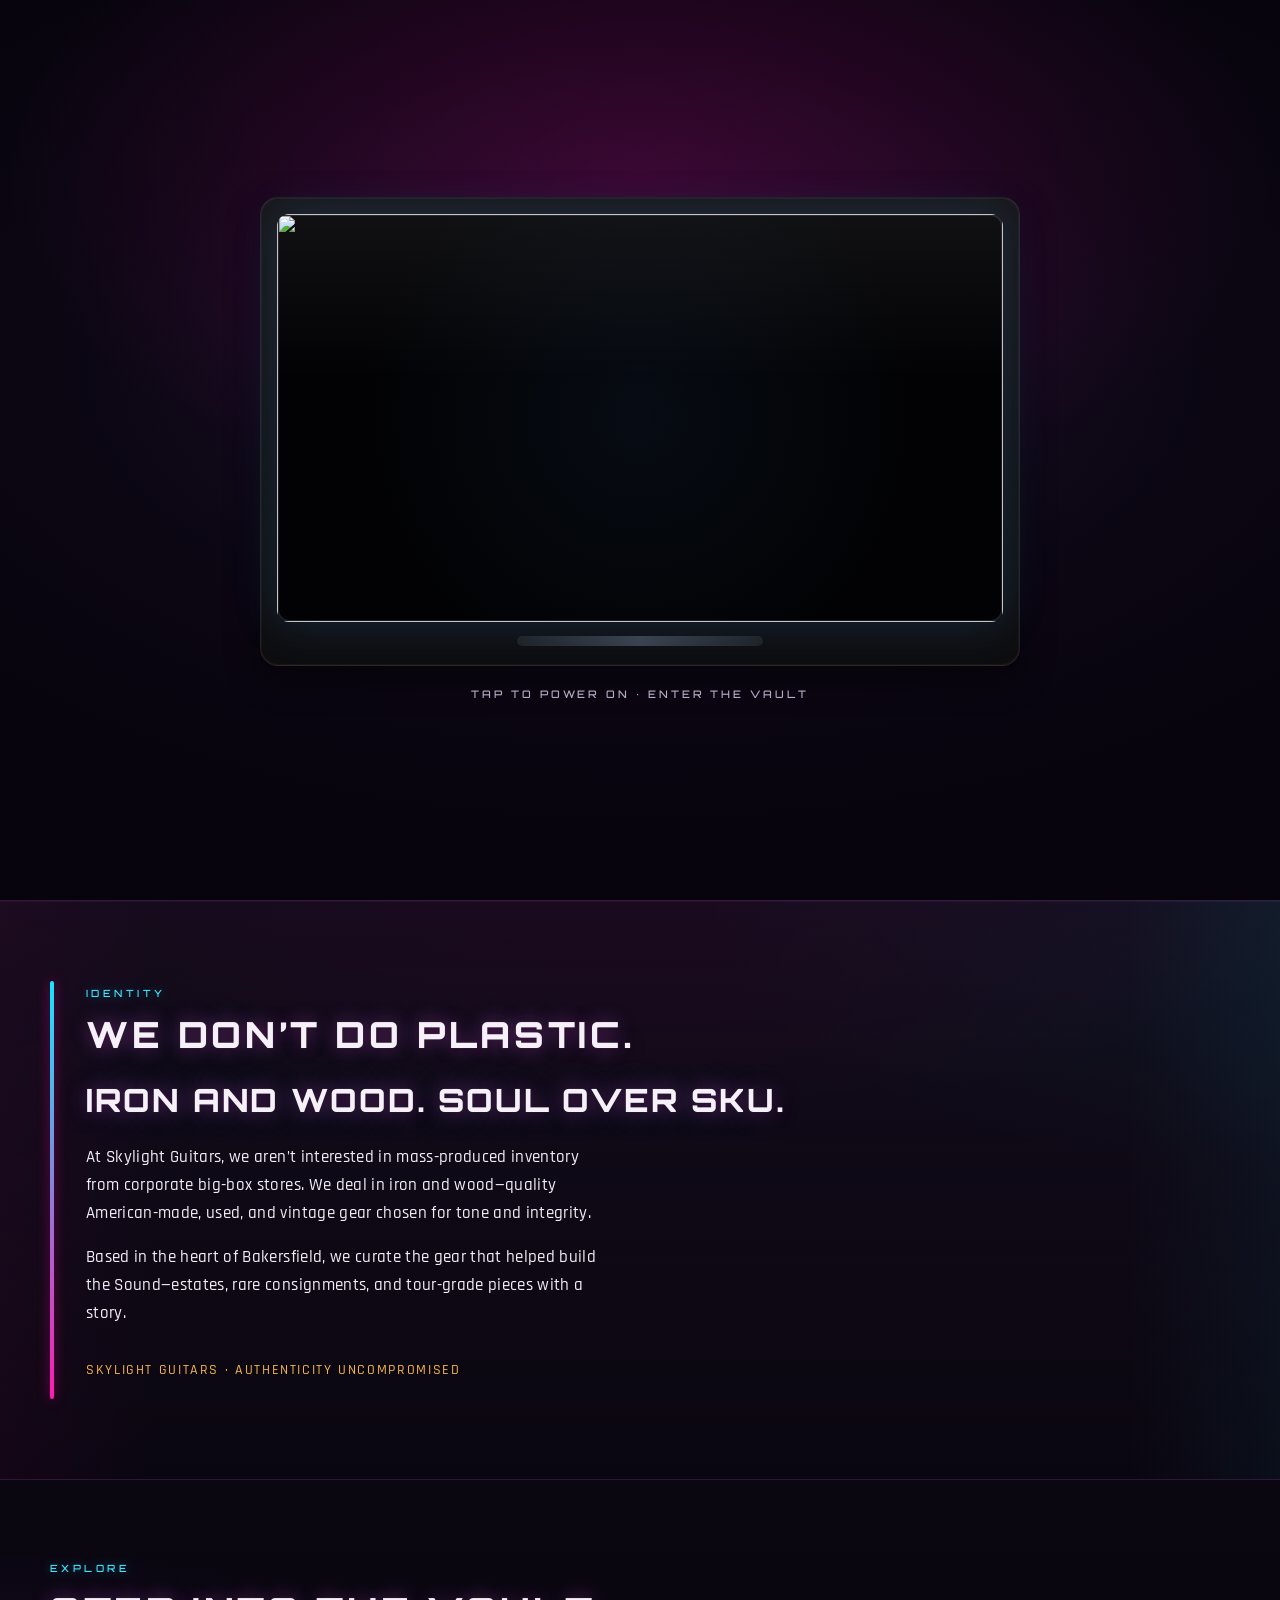
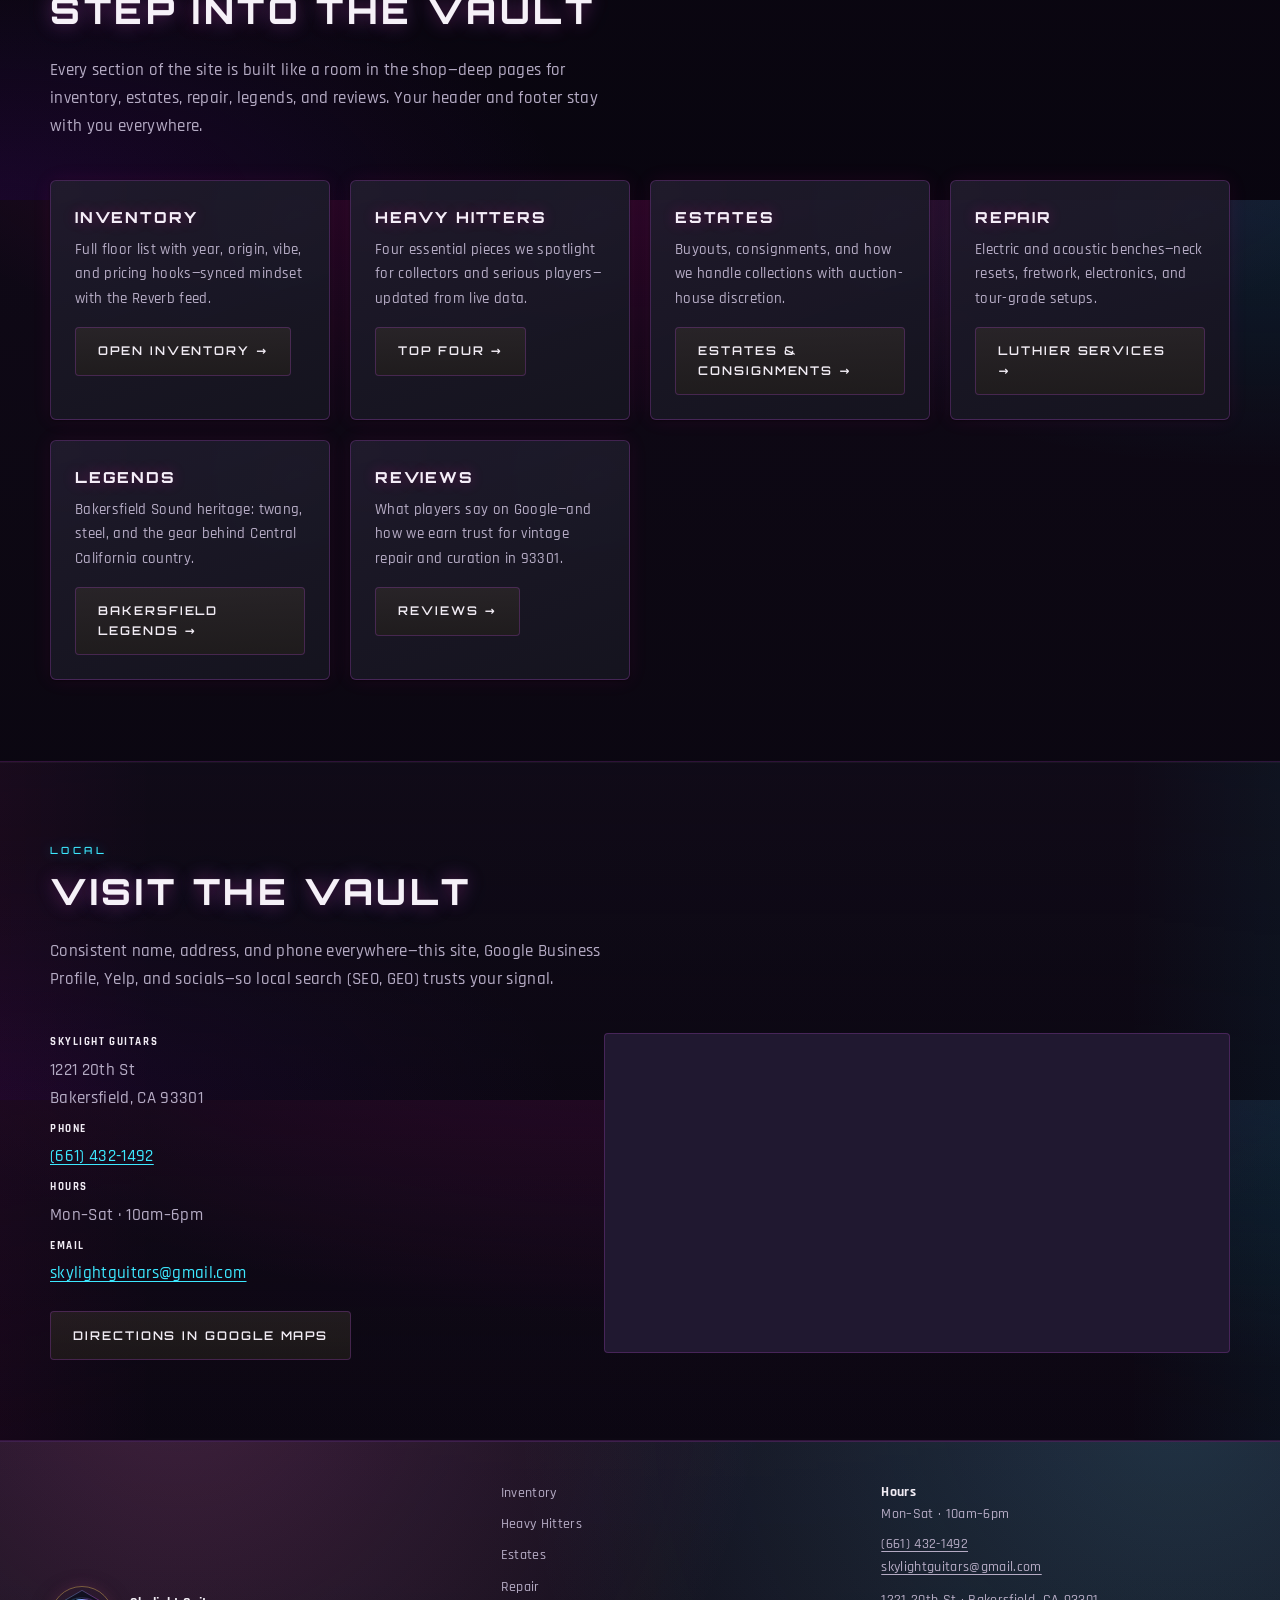
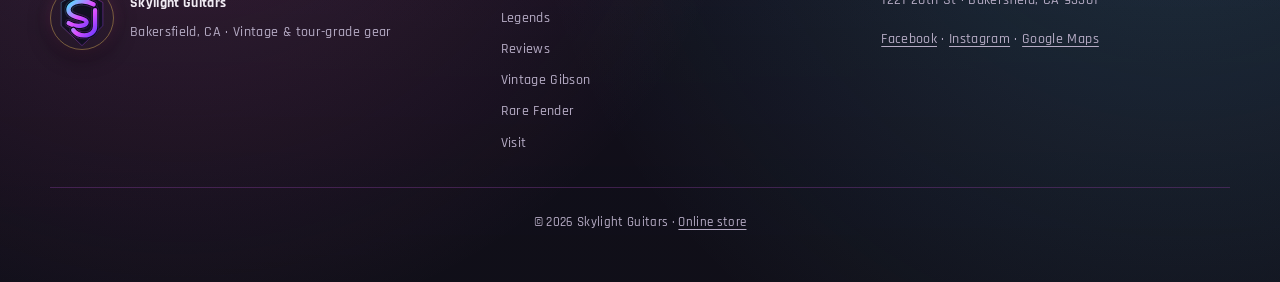
==== commit 9751b629: "Phase 2: full 80s synthwave theme, Orbitron/Rajdhani, and theme-color sync - Rebuild palette, grid f" ====
--- a/index.html
+++ b/index.html
@@ -3,7 +3,7 @@
   <head>
     <meta charset="utf-8" />
     <meta name="viewport" content="width=device-width, initial-scale=1, viewport-fit=cover" />
-    <meta name="theme-color" content="#120f0c" />
+    <meta name="theme-color" content="#16081f" />
     <meta name="apple-mobile-web-app-capable" content="yes" />
     <meta name="geo.region" content="US-CA" />
     <meta name="geo.placename" content="Bakersfield" />
--- a/css/styles.css
+++ b/css/styles.css
@@ -1,25 +1,66 @@
-/* Skylight Guitars — Heritage Vault (logo-matched leather · bronze · wood) */
+@import url("https://fonts.googleapis.com/css2?family=Orbitron:wght@500;600;700;800&family=Rajdhani:wght@400;500;600;700&display=swap");
+
+/* Skylight Guitars — Phase 2: full 80s synthwave / time-machine theme */
 
 :root {
-  --ink: #0e0c0a;
-  --charcoal: #171311;
-  --panel: #1a1613;
-  --border: #2e2823;
-  --tan: #a68a56;
-  --bronze: #8b6914;
-  --gold: #c4a035;
-  --gold-dim: #7a6220;
-  --cream: #ebe4d8;
-  --muted: #9a9286;
-  --wood: #5c3d24;
-  --leather: #3d2e22;
-  --spotlight: rgba(255, 245, 220, 0.07);
-  --font-display: "Cormorant Garamond", "Times New Roman", serif;
-  --font-body: "DM Sans", system-ui, sans-serif;
-  --font-ui: "Barlow Semi Condensed", "DM Sans", system-ui, sans-serif;
-  --ease: cubic-bezier(0.22, 1, 0.36, 1);
+  /* Deep purple / midnight — classic 80s night drive */
+  --surface-0: hsl(268 42% 6%);
+  --surface-1: hsl(265 38% 10%);
+  --surface-2: hsl(262 34% 14%);
+  --surface-3: hsl(258 30% 18%);
+  --border: hsl(285 45% 38% / 0.45);
+  --border-strong: hsl(300 70% 55% / 0.55);
+  --cream: hsl(280 25% 94%);
+  --muted: hsl(265 18% 72%);
+  --tan: hsl(38 90% 62%);
+  --gold: hsl(43 100% 58%);
+  --gold-dim: hsl(32 85% 38%);
+  --bronze: hsl(25 70% 45%);
+  --neon-cyan: hsl(187 100% 58%);
+  --neon-magenta: hsl(320 100% 62%);
+  --neon-violet: hsl(275 85% 62%);
+  --neon-pink: hsl(330 100% 65%);
+  --neon-blue: hsl(210 100% 62%);
+  --neon-orange: hsl(24 100% 58%);
+  --chrome: hsl(230 20% 88%);
+  --color-success: hsl(142 71% 45%);
+  --color-warning: hsl(38 92% 50%);
+  --color-error: hsl(0 84% 60%);
+  --color-info: hsl(221 83% 53%);
+  --ink: var(--surface-0);
+  --charcoal: var(--surface-1);
+  --panel: var(--surface-2);
+  --wood: hsl(280 30% 22%);
+  --leather: hsl(270 28% 16%);
+  --spotlight: hsl(300 80% 70% / 0.12);
+  --gradient-hero: linear-gradient(
+    165deg,
+    hsl(285 70% 18% / 0.55) 0%,
+    hsl(230 60% 12% / 0.45) 40%,
+    hsl(330 80% 15% / 0.4) 100%
+  );
+  --gradient-panel: linear-gradient(165deg, hsl(270 40% 16% / 0.97) 0%, hsl(255 35% 8% / 0.99) 100%);
+  --gradient-sunset: linear-gradient(180deg, hsl(285 55% 22% / 0.35) 0%, transparent 42%, hsl(200 70% 25% / 0.2) 100%);
+  --grid-floor: linear-gradient(hsl(187 100% 58% / 0.09) 1px, transparent 1px),
+    linear-gradient(90deg, hsl(320 100% 62% / 0.06) 1px, transparent 1px);
+  --shadow-1: 0 1px 3px hsl(0 0% 0% / 0.45), 0 0 20px hsl(320 100% 50% / 0.08);
+  --shadow-2: 0 4px 20px hsl(0 0% 0% / 0.5), 0 0 32px hsl(187 100% 50% / 0.12);
+  --shadow-3: 0 12px 48px hsl(0 0% 0% / 0.55), 0 0 48px hsl(330 100% 50% / 0.15);
+  /* Sharper corners — VHS / arcade UI */
+  --radius-sm: 2px;
+  --radius-md: 4px;
+  --radius-lg: 6px;
+  --radius-xl: 8px;
+  --space-8: clamp(3.5rem, 8vw, 5rem);
+  --fs-12: 0.75rem;
+  --font-display: "Orbitron", system-ui, sans-serif;
+  --font-body: "Rajdhani", "DM Sans", system-ui, sans-serif;
+  --font-ui: "Orbitron", system-ui, sans-serif;
+  --ease: cubic-bezier(0.4, 0, 0.2, 1);
   --grain: url("data:image/svg+xml,%3Csvg viewBox='0 0 512 512' xmlns='http://www.w3.org/2000/svg'%3E%3Cfilter id='n'%3E%3CfeTurbulence type='fractalNoise' baseFrequency='0.65' numOctaves='4' stitchTiles='stitch'/%3E%3C/filter%3E%3Crect width='100%25' height='100%25' filter='url(%23n)' opacity='0.055'/%3E%3C/svg%3E");
   --woodgrain: url("data:image/svg+xml,%3Csvg xmlns='http://www.w3.org/2000/svg' width='120' height='120'%3E%3Cpath fill='%23000' fill-opacity='0.03' d='M0 40h120v2H0zm0 20h120v1H0zm0 25h120v1.5H0z'/%3E%3C/svg%3E");
+  /* Retro cursor: neon crosshair (fallback auto) */
+  --cursor-retro: url("data:image/svg+xml,%3Csvg xmlns='http://www.w3.org/2000/svg' width='24' height='24' viewBox='0 0 24 24'%3E%3Cpath stroke='%230ff0fc' stroke-width='1.5' d='M12 2v4M12 18v4M2 12h4M18 12h4'/%3E%3Ccircle cx='12' cy='12' r='2.5' fill='%23ff2a6d'/%3E%3C/svg%3E") 12 12, crosshair;
 }
 
 *,
@@ -37,13 +78,26 @@
   font-family: var(--font-body);
   font-size: 1.0625rem;
   line-height: 1.65;
+  font-weight: 500;
+  letter-spacing: 0.02em;
   color: var(--cream);
   background-color: var(--ink);
   background-image:
-    radial-gradient(ellipse 120% 80% at 50% -20%, rgba(166, 138, 86, 0.09), transparent 50%),
-    linear-gradient(180deg, #15120f 0%, var(--ink) 35%, #0a0908 100%);
+    radial-gradient(ellipse 120% 80% at 50% -20%, hsl(320 100% 45% / 0.22), transparent 55%),
+    radial-gradient(ellipse 90% 60% at 100% 0%, hsl(187 100% 45% / 0.12), transparent 50%),
+    radial-gradient(ellipse 80% 50% at 0% 100%, hsl(275 85% 35% / 0.18), transparent 55%),
+    linear-gradient(180deg, hsl(268 45% 6%) 0%, hsl(265 42% 5%) 48%, hsl(260 50% 4%) 100%);
   -webkit-font-smoothing: antialiased;
   position: relative;
+}
+
+a,
+button,
+.btn,
+.nav-toggle,
+label[for],
+summary {
+  cursor: var(--cursor-retro);
 }
 
 body::before {
@@ -52,10 +106,20 @@
   inset: 0;
   pointer-events: none;
   z-index: 0;
-  background-image: var(--grain), var(--woodgrain);
-  background-repeat: repeat;
-  mix-blend-mode: soft-light;
-  opacity: 0.9;
+  background-image:
+    var(--grid-floor),
+    linear-gradient(to bottom, hsl(0 0% 100% / 0.04) 0 1px, transparent 1px 2px),
+    var(--grain),
+    var(--woodgrain);
+  background-size:
+    48px 48px,
+    100% 100%,
+    repeat,
+    repeat;
+  background-position: center bottom;
+  mix-blend-mode: screen;
+  opacity: 0.55;
+  mask-image: linear-gradient(to bottom, transparent 0%, black 18%, black 88%, transparent 100%);
 }
 
 body > * {
@@ -70,13 +134,13 @@
   inset: 0;
   pointer-events: none;
   z-index: 0;
-  opacity: 0.14;
-  background-image: url("data:image/svg+xml,%3Csvg xmlns='http://www.w3.org/2000/svg' viewBox='0 0 1200 400' preserveAspectRatio='none'%3E%3Cpath fill='none' stroke='%23a68a56' stroke-width='0.6' opacity='0.35' d='M0 200 Q150 120 300 200 T600 200 T900 200 T1200 200'/%3E%3Cpath fill='none' stroke='%23c4a035' stroke-width='0.45' opacity='0.25' d='M0 220 Q200 280 400 220 T800 220 T1200 220'/%3E%3Cpath fill='none' stroke='%23a68a56' stroke-width='0.5' opacity='0.2' d='M0 180 Q180 100 360 180 T720 180 T1080 180 T1200 180'/%3E%3C/svg%3E");
+  opacity: 0.22;
+  background-image: url("data:image/svg+xml,%3Csvg xmlns='http://www.w3.org/2000/svg' viewBox='0 0 1200 400' preserveAspectRatio='none'%3E%3Cpath fill='none' stroke='%2300f0ff' stroke-width='0.7' opacity='0.35' d='M0 200 Q150 120 300 200 T600 200 T900 200 T1200 200'/%3E%3Cpath fill='none' stroke='%23ff2a6d' stroke-width='0.55' opacity='0.28' d='M0 220 Q200 280 400 220 T800 220 T1200 220'/%3E%3Cpath fill='none' stroke='%23d946ff' stroke-width='0.5' opacity='0.22' d='M0 180 Q180 100 360 180 T720 180 T1080 180 T1200 180'/%3E%3C/svg%3E");
   background-size: 140% 55%;
   background-position: 0% 60%;
   background-repeat: no-repeat;
   animation: bodyWaveDrift 28s ease-in-out infinite;
-  mix-blend-mode: soft-light;
+  mix-blend-mode: screen;
 }
 
 @keyframes bodyWaveDrift {
@@ -115,7 +179,9 @@
   display: flex;
   align-items: center;
   justify-content: center;
-  background: radial-gradient(ellipse 80% 60% at 50% 40%, #1f1a14 0%, #0a0908 55%, #050403 100%);
+  background:
+    radial-gradient(ellipse 90% 70% at 50% 20%, hsl(320 100% 35% / 0.25) 0%, transparent 55%),
+    radial-gradient(ellipse 80% 60% at 50% 40%, hsl(268 45% 12%) 0%, hsl(265 50% 5%) 55%, hsl(260 55% 3%) 100%);
   cursor: pointer;
   transition: opacity 0.85s var(--ease), visibility 0.85s;
 }
@@ -284,13 +350,23 @@
 }
 
 a {
-  color: var(--gold);
+  color: hsl(187 100% 62%);
   text-decoration-thickness: 1px;
   text-underline-offset: 3px;
 }
 
 a:hover {
-  color: var(--cream);
+  color: hsl(320 100% 72%);
+  text-shadow: 0 0 10px hsl(320 100% 50% / 0.35);
+}
+
+a:focus-visible,
+button:focus-visible,
+.btn:focus-visible,
+.nav-toggle:focus-visible {
+  outline: 2px solid var(--neon-cyan);
+  outline-offset: 3px;
+  box-shadow: 0 0 0 5px hsl(194 92% 68% / 0.25);
 }
 
 .skip-link {
@@ -309,8 +385,17 @@
 }
 
 .wrap {
-  width: min(1120px, 92vw);
+  width: min(1180px, 94vw);
   margin-inline: auto;
+}
+
+/* Alternating “rooms” — VHS-era bands */
+main > section:nth-of-type(2n) {
+  background:
+    linear-gradient(90deg, hsl(320 100% 50% / 0.04) 0, transparent 12%, transparent 88%, hsl(187 100% 50% / 0.04) 100%),
+    linear-gradient(180deg, hsl(265 35% 8% / 0.65) 0%, transparent 100%);
+  border-block: 1px solid hsl(285 50% 22% / 0.6);
+  box-shadow: inset 0 1px 0 hsl(0 0% 100% / 0.04);
 }
 
 /* —— Header —— */
@@ -318,17 +403,19 @@
   position: fixed;
   inset: 0 0 auto 0;
   z-index: 200;
-  padding: 0.85rem 0;
-  background: linear-gradient(to bottom, rgba(12, 11, 9, 0.97), rgba(12, 11, 9, 0.88));
+  padding: 0.95rem 0;
+  background:
+    linear-gradient(to bottom, hsl(255 26% 9% / 0.94), hsl(250 24% 8% / 0.83)),
+    linear-gradient(90deg, hsl(316 96% 66% / 0.08), transparent 30%, hsl(205 96% 66% / 0.08));
   transition: background 0.35s var(--ease), box-shadow 0.35s var(--ease);
-  border-bottom: 1px solid transparent;
+  border-bottom: 1px solid hsl(300 42% 38% / 0.28);
 }
 
 .site-header.is-scrolled {
-  background: rgba(14, 12, 10, 0.94);
+  background: hsl(252 30% 8% / 0.9);
   backdrop-filter: blur(10px);
   border-bottom: 1px solid var(--border);
-  box-shadow: 0 8px 32px rgba(0, 0, 0, 0.35);
+  box-shadow: var(--shadow-2), 0 0 26px hsl(316 96% 66% / 0.14);
 }
 
 .header-inner {
@@ -349,10 +436,11 @@
   height: 44px;
   padding: 0;
   border: 1px solid var(--border);
-  border-radius: 4px;
-  background: rgba(30, 26, 22, 0.9);
+  border-radius: var(--radius-sm);
+  background: linear-gradient(180deg, hsl(32 15% 19% / 0.95), hsl(30 15% 12% / 0.95));
   cursor: pointer;
   flex-shrink: 0;
+  box-shadow: var(--shadow-1);
 }
 
 .nav-toggle__bar {
@@ -401,12 +489,13 @@
   width: 72px;
   height: auto;
   border-radius: 50%;
-  border: 2px solid rgba(166, 138, 86, 0.35);
+  border: 2px solid hsl(43 56% 58% / 0.42);
   box-shadow:
-    0 0 0 1px rgba(0, 0, 0, 0.6),
-    0 4px 20px rgba(0, 0, 0, 0.55),
-    inset 0 2px 4px rgba(255, 255, 255, 0.06),
-    inset 0 -3px 8px rgba(0, 0, 0, 0.45);
+    0 0 0 1px hsl(0 0% 0% / 0.62),
+    0 8px 26px hsl(0 0% 0% / 0.5),
+    0 0 24px hsl(323 86% 68% / 0.15),
+    inset 0 2px 4px hsl(0 0% 100% / 0.06),
+    inset 0 -3px 8px hsl(0 0% 0% / 0.45);
 }
 
 .brand-text {
@@ -417,10 +506,13 @@
 
 .brand-text strong {
   font-family: var(--font-ui);
-  font-size: 1.05rem;
-  font-weight: 600;
-  letter-spacing: 0.14em;
-  text-transform: uppercase;
+  font-size: 0.92rem;
+  font-weight: 700;
+  letter-spacing: 0.1em;
+  text-transform: uppercase;
+  text-shadow:
+    0 0 8px hsl(316 96% 66% / 0.35),
+    0 0 18px hsl(205 96% 66% / 0.25);
 }
 
 .brand-text span {
@@ -440,16 +532,36 @@
 
 .nav-main a {
   font-family: var(--font-ui);
-  font-size: 0.8rem;
-  text-transform: uppercase;
-  letter-spacing: 0.12em;
-  color: var(--muted);
+  font-size: 0.68rem;
+  text-transform: uppercase;
+  letter-spacing: 0.08em;
+  color: hsl(36 18% 78%);
   text-decoration: none;
+  position: relative;
+  padding: 0.45rem 0.15rem;
+}
+
+.nav-main a::after {
+  content: "";
+  position: absolute;
+  left: 0;
+  right: 0;
+  bottom: 0.1rem;
+  height: 1px;
+  background: linear-gradient(90deg, transparent 0%, var(--neon-pink) 30%, var(--neon-cyan) 50%, transparent 100%);
+  transform: scaleX(0);
+  transform-origin: center;
+  transition: transform 160ms var(--ease);
 }
 
 .nav-main a:hover,
 .nav-main a[aria-current="page"] {
   color: var(--cream);
+}
+
+.nav-main a:hover::after,
+.nav-main a[aria-current="page"]::after {
+  transform: scaleX(1);
 }
 
 /* —— Buttons (skeuomorphic toggle) —— */
@@ -458,7 +570,7 @@
   align-items: center;
   justify-content: center;
   gap: 0.5rem;
-  padding: 0.85rem 1.5rem;
+  padding: 0.9rem 1.45rem;
   font-family: var(--font-ui);
   font-size: 0.75rem;
   font-weight: 600;
@@ -468,22 +580,25 @@
   text-decoration: none;
   border: none;
   cursor: pointer;
-  border-radius: 4px;
-  background: linear-gradient(180deg, #3a342e 0%, #221f1c 100%);
+  border-radius: var(--radius-md);
+  background:
+    linear-gradient(180deg, hsl(255 25% 26%) 0%, hsl(250 24% 14%) 100%),
+    linear-gradient(120deg, hsl(316 96% 66% / 0.16), hsl(205 96% 66% / 0.12));
   box-shadow:
-    inset 0 1px 0 rgba(255, 255, 255, 0.12),
-    inset 0 -2px 0 rgba(0, 0, 0, 0.45),
-    0 4px 12px rgba(0, 0, 0, 0.4);
-  transition: transform 0.15s ease, box-shadow 0.15s ease;
+    inset 0 1px 0 hsl(0 0% 100% / 0.15),
+    inset 0 -2px 0 hsl(0 0% 0% / 0.45),
+    0 6px 16px hsl(0 0% 0% / 0.38);
+  transition: transform 140ms var(--ease), box-shadow 140ms var(--ease), filter 140ms var(--ease);
 }
 
 .btn:hover {
   color: var(--cream);
   transform: translateY(-1px);
   box-shadow:
-    inset 0 1px 0 rgba(255, 255, 255, 0.15),
-    inset 0 -2px 0 rgba(0, 0, 0, 0.5),
-    0 6px 16px rgba(0, 0, 0, 0.45);
+    inset 0 1px 0 hsl(0 0% 100% / 0.2),
+    inset 0 -2px 0 hsl(0 0% 0% / 0.52),
+    0 8px 24px hsl(0 0% 0% / 0.44);
+  filter: saturate(1.08);
 }
 
 .btn:active {
@@ -494,9 +609,16 @@
 }
 
 .btn--gold {
-  background: linear-gradient(180deg, #d4b038 0%, var(--gold-dim) 100%);
+  background:
+    linear-gradient(180deg, hsl(48 88% 66%) 0%, var(--gold-dim) 100%),
+    linear-gradient(120deg, hsl(316 96% 66% / 0.2), hsl(205 96% 66% / 0.18));
   color: var(--ink);
   text-shadow: 0 1px 0 rgba(255, 255, 255, 0.25);
+  box-shadow:
+    inset 0 1px 0 hsl(0 0% 100% / 0.32),
+    inset 0 -2px 0 hsl(31 72% 22% / 0.55),
+    0 10px 26px hsl(41 80% 36% / 0.35),
+    0 0 18px hsl(316 96% 66% / 0.18);
 }
 
 .btn--gold:hover {
@@ -504,12 +626,15 @@
 }
 
 .btn--ghost {
-  background: transparent;
+  background: linear-gradient(180deg, hsl(32 14% 20% / 0.45), hsl(32 14% 12% / 0.65));
   box-shadow: inset 0 0 0 1px var(--border);
 }
 
 .btn--ghost:hover {
-  box-shadow: inset 0 0 0 1px var(--tan);
+  box-shadow:
+    inset 0 0 0 1px var(--tan),
+    0 0 0 1px hsl(194 92% 68% / 0.2),
+    0 10px 22px hsl(0 0% 0% / 0.34);
 }
 
 /* —— Hero —— */
@@ -518,7 +643,7 @@
   min-height: 100vh;
   display: grid;
   align-items: end;
-  padding: 8rem 0 4rem;
+  padding: 8.5rem 0 4.5rem;
   overflow: hidden;
 }
 
@@ -538,16 +663,71 @@
   filter: saturate(0.9) contrast(1.02) brightness(0.97);
 }
 
+/* Phase 2: CRT scan beam + scanlines over hero photo */
+.hero__bg::after {
+  content: "";
+  position: absolute;
+  inset: 0;
+  pointer-events: none;
+  z-index: 1;
+  background-image:
+    linear-gradient(
+      to bottom,
+      transparent 0%,
+      hsl(187 100% 65% / 0.12) 48%,
+      hsl(320 100% 60% / 0.18) 50%,
+      transparent 52%,
+      transparent 100%
+    ),
+    repeating-linear-gradient(0deg, hsl(0 0% 0% / 0.15) 0 1px, transparent 1px 3px);
+  background-size: 100% 220%, 100% 100%;
+  background-position: 0% 0%, 0 0;
+  mix-blend-mode: screen;
+  animation: heroScanBeam 5.5s ease-in-out infinite;
+}
+
+@keyframes heroScanBeam {
+  0%,
+  100% {
+    background-position: 0% -30%, 0 0;
+  }
+  50% {
+    background-position: 0% 130%, 0 0;
+  }
+}
+
+@media (prefers-reduced-motion: reduce) {
+  .hero__bg::after {
+    animation: none;
+    opacity: 0.35;
+  }
+}
+
 .hero__scrim {
   position: absolute;
   inset: 0;
-  background: linear-gradient(
+  background:
+    var(--gradient-hero),
+    linear-gradient(
     105deg,
-    rgba(10, 9, 8, 0.92) 0%,
-    rgba(10, 9, 8, 0.55) 38%,
-    rgba(10, 9, 8, 0.25) 55%,
-    rgba(10, 9, 8, 0.65) 100%
+    hsl(34 20% 5% / 0.92) 0%,
+    hsl(34 18% 6% / 0.58) 38%,
+    hsl(34 16% 8% / 0.24) 55%,
+    hsl(34 20% 5% / 0.7) 100%
   );
+  pointer-events: none;
+}
+
+.hero__scrim::before {
+  content: "";
+  position: absolute;
+  inset: 0;
+  background:
+    radial-gradient(circle at 72% 18%, hsl(316 96% 66% / 0.18) 0%, transparent 42%),
+    linear-gradient(to top, hsl(205 96% 66% / 0.14) 0 1px, transparent 1px 40px);
+  background-size: 100% 100%, 100% 40px;
+  mix-blend-mode: screen;
+  opacity: 0.45;
   pointer-events: none;
 }
 
@@ -620,30 +800,40 @@
   position: relative;
   z-index: 2;
   padding-bottom: 2rem;
+  max-width: 58ch;
 }
 
 .hero__kicker {
   font-family: var(--font-ui);
-  font-size: 0.72rem;
-  text-transform: uppercase;
-  letter-spacing: 0.28em;
-  color: var(--tan);
+  font-size: var(--fs-12);
+  text-transform: uppercase;
+  letter-spacing: 0.35em;
+  color: hsl(187 100% 62%);
   margin-bottom: 1rem;
+  text-shadow: 0 0 14px hsl(187 100% 50% / 0.45);
 }
 
 .hero h1 {
   font-family: var(--font-display);
-  font-weight: 600;
-  font-size: clamp(2.5rem, 6vw, 4rem);
-  line-height: 1.05;
-  letter-spacing: -0.02em;
+  font-weight: 800;
+  font-size: clamp(1.75rem, 5vw, 3.25rem);
+  line-height: 1.08;
+  letter-spacing: 0.08em;
+  text-transform: uppercase;
   margin: 0 0 1.25rem;
-  max-width: 14ch;
+  max-width: 22ch;
+  text-wrap: balance;
+  color: hsl(280 30% 98%);
+  -webkit-text-stroke: 1px hsl(0 0% 100% / 0.12);
+  text-shadow:
+    0 4px 28px hsl(0 0% 0% / 0.64),
+    0 0 22px hsl(320 100% 55% / 0.45),
+    0 0 40px hsl(187 100% 50% / 0.35),
+    2px 2px 0 hsl(275 85% 25% / 0.85);
 }
 
 .hero--interior h1 {
-  text-shadow: 0 2px 32px rgba(0, 0, 0, 0.75);
-  max-width: 12ch;
+  max-width: 22ch;
 }
 
 .hero--interior .hero__kicker,
@@ -652,8 +842,8 @@
 }
 
 .hero__lead {
-  font-size: 1.125rem;
-  color: var(--muted);
+  font-size: 1.1rem;
+  color: hsl(38 24% 84%);
   max-width: 36ch;
   margin: 0 0 2rem;
 }
@@ -666,24 +856,33 @@
 
 /* —— Sections —— */
 section {
-  padding: 5rem 0;
+  padding: var(--space-8) 0;
 }
 
 .section-label {
   font-family: var(--font-ui);
-  font-size: 0.7rem;
-  text-transform: uppercase;
-  letter-spacing: 0.24em;
-  color: var(--gold);
+  font-size: 0.62rem;
+  text-transform: uppercase;
+  letter-spacing: 0.35em;
+  color: hsl(187 100% 62%);
   margin: 0 0 0.75rem;
+  text-shadow: 0 0 12px hsl(187 100% 50% / 0.45);
 }
 
 .section-title {
   font-family: var(--font-display);
-  font-size: clamp(2rem, 4vw, 2.75rem);
-  font-weight: 600;
-  line-height: 1.15;
+  font-size: clamp(1.35rem, 3.5vw, 2.25rem);
+  font-weight: 800;
+  line-height: 1.2;
+  letter-spacing: 0.1em;
+  text-transform: uppercase;
   margin: 0 0 1.5rem;
+  text-wrap: balance;
+  color: hsl(280 35% 96%);
+  -webkit-text-stroke: 0.5px hsl(0 0% 100% / 0.1);
+  text-shadow:
+    0 0 18px hsl(320 100% 55% / 0.35),
+    0 0 28px hsl(187 100% 50% / 0.2);
 }
 
 .section-intro {
@@ -693,13 +892,14 @@
 }
 
 .panel {
-  background: linear-gradient(165deg, rgba(30, 26, 22, 0.95) 0%, rgba(18, 15, 12, 0.98) 100%);
+  background: var(--gradient-panel);
   border: 1px solid var(--border);
-  border-radius: 3px;
+  border-radius: var(--radius-lg);
   padding: 2rem;
   box-shadow:
-    inset 0 1px 0 rgba(255, 255, 255, 0.04),
-    0 12px 40px rgba(0, 0, 0, 0.35);
+    inset 0 1px 0 hsl(0 0% 100% / 0.05),
+    0 0 0 1px hsl(316 96% 66% / 0.08),
+    var(--shadow-2);
 }
 
 .inventory-panel {
@@ -718,17 +918,45 @@
 
 /* Manifesto */
 .manifesto {
-  border-top: 1px solid var(--border);
-  border-bottom: 1px solid var(--border);
+  position: relative;
+  border-top: 1px solid hsl(320 100% 45% / 0.35);
+  border-bottom: 1px solid hsl(187 100% 45% / 0.35);
+  box-shadow:
+    inset 0 0 0 1px hsl(0 0% 100% / 0.06),
+    0 0 40px hsl(320 100% 40% / 0.08);
+}
+
+.manifesto .wrap {
+  position: relative;
+  padding-block: 0.25rem;
+  padding-left: clamp(1.25rem, 4vw, 2.25rem);
+}
+
+.manifesto .wrap::before {
+  content: "";
+  position: absolute;
+  left: 0;
+  top: 0;
+  bottom: 0;
+  width: 4px;
+  border-radius: 2px;
+  background: linear-gradient(180deg, hsl(187 100% 55%), hsl(320 100% 55%));
+  box-shadow: 0 0 12px hsl(320 100% 50% / 0.5);
 }
 
 .manifesto blockquote {
   margin: 0;
   font-family: var(--font-display);
-  font-size: clamp(1.75rem, 3vw, 2.25rem);
-  font-weight: 600;
-  line-height: 1.25;
-  color: var(--cream);
+  font-size: clamp(1.35rem, 2.8vw, 2rem);
+  font-weight: 800;
+  line-height: 1.2;
+  letter-spacing: 0.06em;
+  text-transform: uppercase;
+  color: hsl(280 40% 96%);
+  -webkit-text-stroke: 0.5px hsl(0 0% 100% / 0.08);
+  text-shadow:
+    0 0 20px hsl(320 100% 55% / 0.35),
+    0 0 32px hsl(187 100% 50% / 0.25);
 }
 
 .manifesto .body-copy {
@@ -762,16 +990,20 @@
 
 .card-guitar {
   position: relative;
-  background: var(--charcoal);
+  background:
+    linear-gradient(170deg, hsl(253 24% 13%), hsl(246 22% 9%)),
+    var(--charcoal);
   border: 1px solid var(--border);
-  border-radius: 2px;
+  border-radius: var(--radius-md);
   overflow: hidden;
-  transition: transform 0.35s var(--ease), box-shadow 0.35s var(--ease);
+  transition: transform 180ms var(--ease), box-shadow 180ms var(--ease), border-color 180ms var(--ease);
+  box-shadow: var(--shadow-1);
 }
 
 .card-guitar:hover {
-  transform: translateY(-6px) rotateX(2deg);
-  box-shadow: 0 24px 48px rgba(0, 0, 0, 0.45);
+  transform: translateY(-5px);
+  box-shadow: var(--shadow-3), 0 0 20px hsl(205 96% 66% / 0.18);
+  border-color: var(--border-strong);
 }
 
 .card-guitar__img {
@@ -787,7 +1019,7 @@
 }
 
 .card-guitar__body {
-  padding: 1.25rem;
+  padding: 1.35rem;
 }
 
 .card-guitar__body h3 {
@@ -810,7 +1042,7 @@
   background: rgba(166, 138, 86, 0.12);
   color: var(--tan);
   border: 1px solid rgba(166, 138, 86, 0.35);
-  border-radius: 2px;
+  border-radius: var(--radius-sm);
 }
 
 /* Estates */
@@ -832,8 +1064,10 @@
 .estate-card {
   padding: 2rem;
   border: 1px solid var(--border);
-  background: rgba(22, 19, 17, 0.8);
+  background: hsl(31 16% 14% / 0.84);
   position: relative;
+  border-radius: var(--radius-lg);
+  box-shadow: var(--shadow-1);
 }
 
 .estate-card::before {
@@ -879,6 +1113,8 @@
   border: 1px solid var(--border);
   background: var(--charcoal);
   min-height: 180px;
+  border-radius: var(--radius-md);
+  box-shadow: var(--shadow-1);
 }
 
 .legend-card h3 {
@@ -910,7 +1146,7 @@
   position: relative;
   min-height: 320px;
   border: 1px solid var(--border);
-  border-radius: 2px;
+  border-radius: var(--radius-md);
   overflow: hidden;
   background: var(--panel);
 }
@@ -948,7 +1184,7 @@
 .site-footer {
   padding: 3rem 0;
   border-top: 1px solid var(--border);
-  font-size: 0.85rem;
+  font-size: 0.9rem;
   color: var(--muted);
 }
 
@@ -975,8 +1211,16 @@
 
 .page-hero h1 {
   font-family: var(--font-display);
-  font-size: clamp(2rem, 4vw, 2.75rem);
+  font-size: clamp(1.35rem, 3.5vw, 2.35rem);
+  font-weight: 800;
+  letter-spacing: 0.08em;
+  text-transform: uppercase;
   margin: 0 0 1rem;
+  color: hsl(280 35% 96%);
+  -webkit-text-stroke: 0.5px hsl(0 0% 100% / 0.1);
+  text-shadow:
+    0 0 18px hsl(320 100% 55% / 0.35),
+    0 0 28px hsl(187 100% 50% / 0.22);
 }
 
 .page-hero p {
@@ -1162,11 +1406,18 @@
 
 .product-title {
   font-family: var(--font-display);
-  font-size: clamp(1.75rem, 4vw, 2.5rem);
-  font-weight: 600;
-  line-height: 1.12;
+  font-size: clamp(1.25rem, 3.5vw, 2.1rem);
+  font-weight: 800;
+  line-height: 1.15;
+  letter-spacing: 0.05em;
+  text-transform: uppercase;
   margin: 0 0 0.75rem;
-  max-width: 20ch;
+  max-width: 24ch;
+  color: hsl(280 35% 96%);
+  -webkit-text-stroke: 0.5px hsl(0 0% 100% / 0.08);
+  text-shadow:
+    0 0 16px hsl(320 100% 50% / 0.3),
+    0 0 24px hsl(187 100% 50% / 0.2);
 }
 
 .product-price {
@@ -1291,7 +1542,10 @@
 /* —— Footer —— */
 .site-footer--rich {
   border-top: 1px solid var(--border);
-  background: linear-gradient(180deg, transparent, rgba(20, 17, 14, 0.5));
+  background:
+    radial-gradient(circle at 14% -20%, hsl(323 86% 68% / 0.2), transparent 48%),
+    radial-gradient(circle at 92% -10%, hsl(194 92% 68% / 0.18), transparent 52%),
+    linear-gradient(180deg, hsl(252 28% 10% / 0.72), hsl(248 24% 8% / 0.97));
   padding-top: 2.5rem;
 }
 
@@ -1303,8 +1557,10 @@
 
 .footer-brand img {
   border-radius: 50%;
-  border: 1px solid rgba(166, 138, 86, 0.35);
-  box-shadow: 0 4px 16px rgba(0, 0, 0, 0.4);
+  border: 1px solid hsl(42 66% 60% / 0.45);
+  box-shadow:
+    0 6px 22px hsl(0 0% 0% / 0.45),
+    0 0 14px hsl(323 86% 68% / 0.2);
 }
 
 @media (max-width: 900px) {
@@ -1339,8 +1595,8 @@
 
   .header-cta {
     order: 3;
-    font-size: 0.65rem;
-    padding: 0.65rem 0.9rem;
+    font-size: 0.72rem;
+    padding: 0.72rem 1rem;
   }
 
   .brand {
@@ -1372,16 +1628,32 @@
   }
 
   .nav-panel .nav-main a {
-    font-size: 0.82rem;
-    padding: 0.65rem 0.25rem;
+    font-size: 0.88rem;
+    min-height: 44px;
+    padding: 0.75rem 0.3rem;
     border-bottom: 1px solid rgba(46, 40, 35, 0.6);
   }
 }
 
 @media (max-width: 720px) {
   .site-header .btn {
-    padding: 0.6rem 0.85rem;
-    font-size: 0.62rem;
+    min-height: 42px;
+    padding: 0.65rem 0.95rem;
+    font-size: 0.68rem;
+  }
+
+  .hero {
+    padding-top: 7.5rem;
+  }
+
+  .hero__lead,
+  .section-intro {
+    font-size: 1rem;
+  }
+
+  .teaser-card,
+  .panel {
+    padding: 1.2rem;
   }
 }
 
@@ -1393,19 +1665,29 @@
 }
 .teaser-card {
   border: 1px solid var(--border);
-  background: rgba(22, 19, 17, 0.8);
+  background:
+    linear-gradient(160deg, hsl(255 24% 14% / 0.94), hsl(246 22% 10% / 0.98)),
+    radial-gradient(circle at 88% 16%, hsl(194 92% 68% / 0.16), transparent 36%),
+    radial-gradient(circle at 6% 5%, hsl(316 96% 66% / 0.12), transparent 25%);
   padding: 1.5rem;
-  border-radius: 3px;
-  transition: transform 0.25s var(--ease), box-shadow 0.25s var(--ease);
+  border-radius: var(--radius-lg);
+  transition: transform 160ms var(--ease), box-shadow 160ms var(--ease), border-color 160ms var(--ease);
+  box-shadow: var(--shadow-1);
 }
 .teaser-card:hover {
-  transform: translateY(-3px);
-  box-shadow: 0 16px 40px rgba(0, 0, 0, 0.35);
+  transform: translateY(-4px);
+  box-shadow: var(--shadow-2), 0 0 22px hsl(316 96% 66% / 0.18);
+  border-color: var(--border-strong);
 }
 .teaser-card h3 {
   font-family: var(--font-display);
-  font-size: 1.25rem;
+  font-size: 0.95rem;
+  font-weight: 800;
+  letter-spacing: 0.12em;
+  text-transform: uppercase;
   margin: 0 0 0.5rem;
+  color: hsl(280 40% 95%);
+  text-shadow: 0 0 14px hsl(320 100% 50% / 0.3);
 }
 .teaser-card p {
   margin: 0 0 1rem;
@@ -1442,7 +1724,39 @@
 }
 
 .footer-nav a:hover {
-  color: var(--gold);
+  color: var(--neon-cyan);
+  text-shadow: 0 0 10px hsl(194 92% 68% / 0.35);
+}
+
+.footer-columns > div:last-child p {
+  line-height: 1.6;
+}
+
+@media (prefers-reduced-motion: no-preference) {
+  .teaser-card,
+  .panel,
+  .card-guitar,
+  .estate-card,
+  .legend-card {
+    will-change: transform;
+  }
+}
+
+@media (prefers-reduced-motion: reduce) {
+  *,
+  *::before,
+  *::after {
+    animation-duration: 1ms !important;
+    animation-iteration-count: 1 !important;
+    transition-duration: 1ms !important;
+    scroll-behavior: auto !important;
+  }
+
+  .card-guitar:hover,
+  .teaser-card:hover,
+  .hero:hover .hero__figure {
+    transform: none;
+  }
 }
 
 /* —— Repair page sub-hamburger (electric vs acoustic) —— */
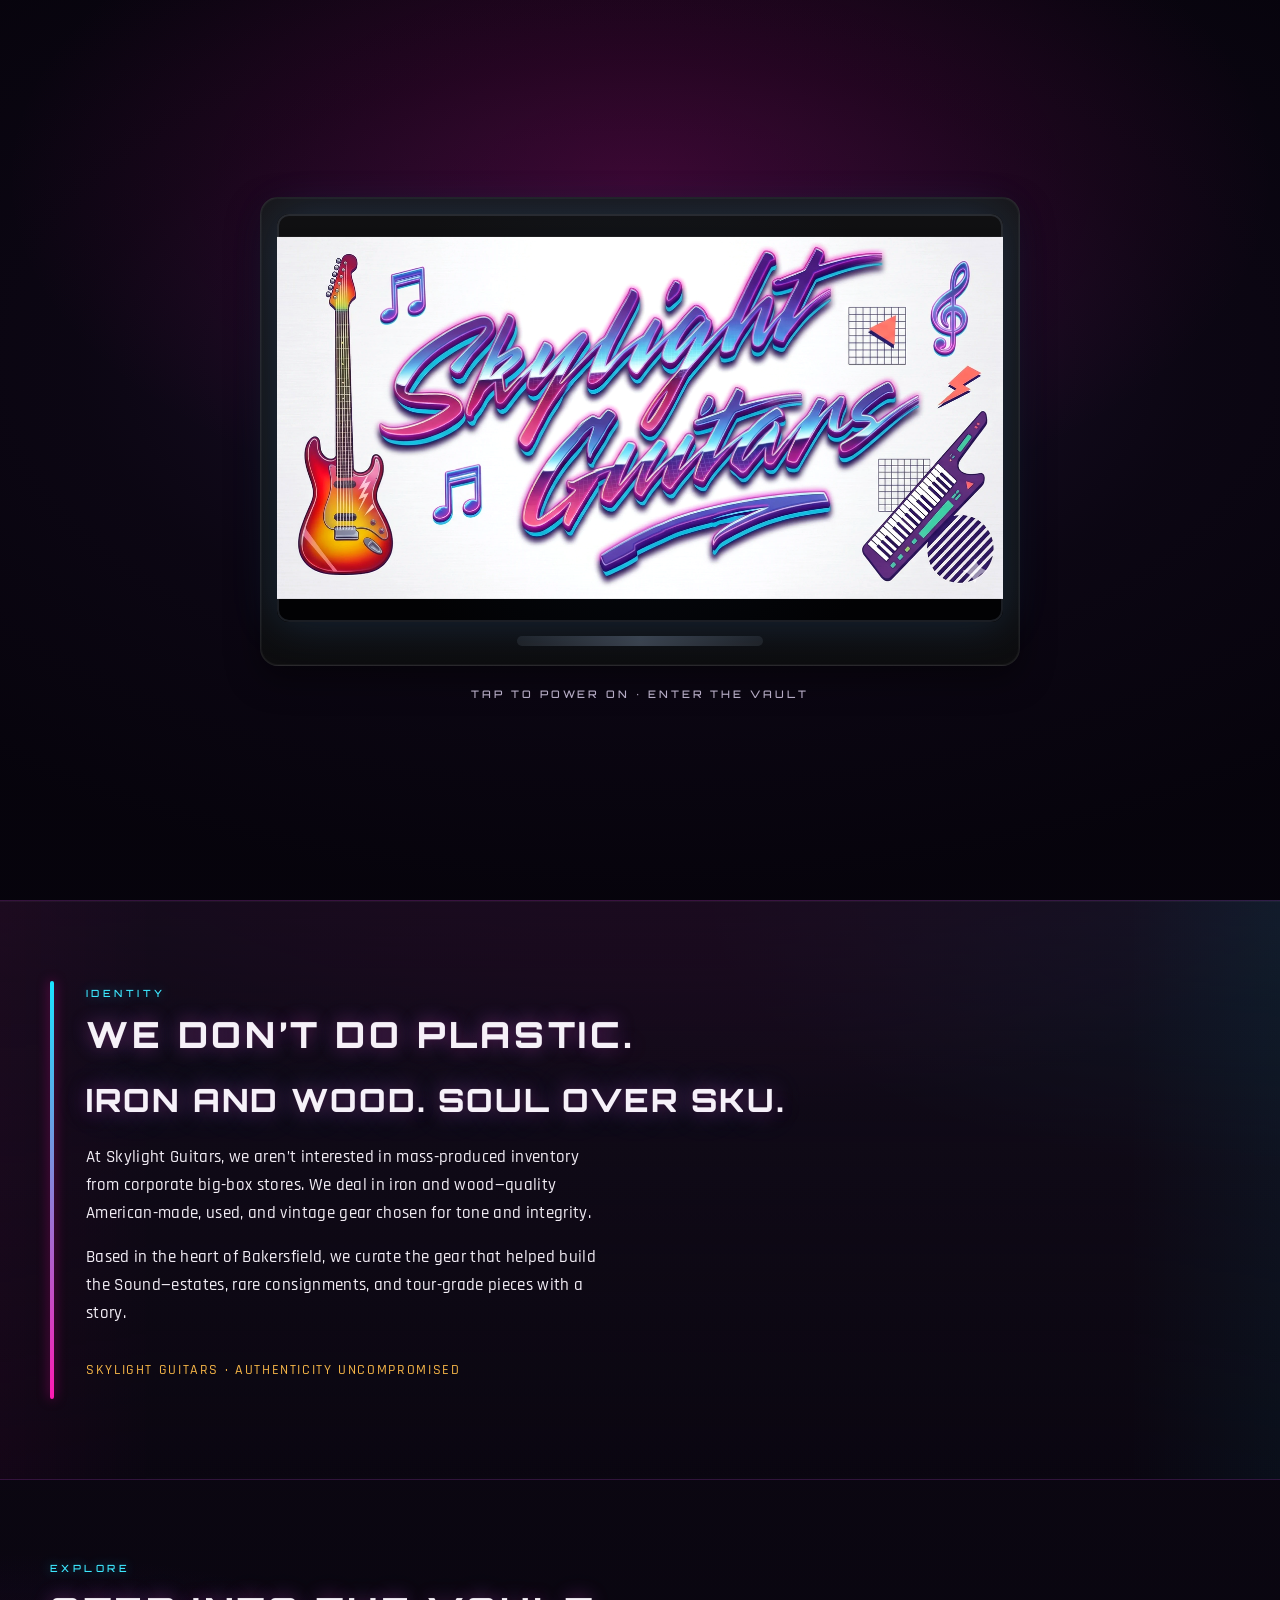
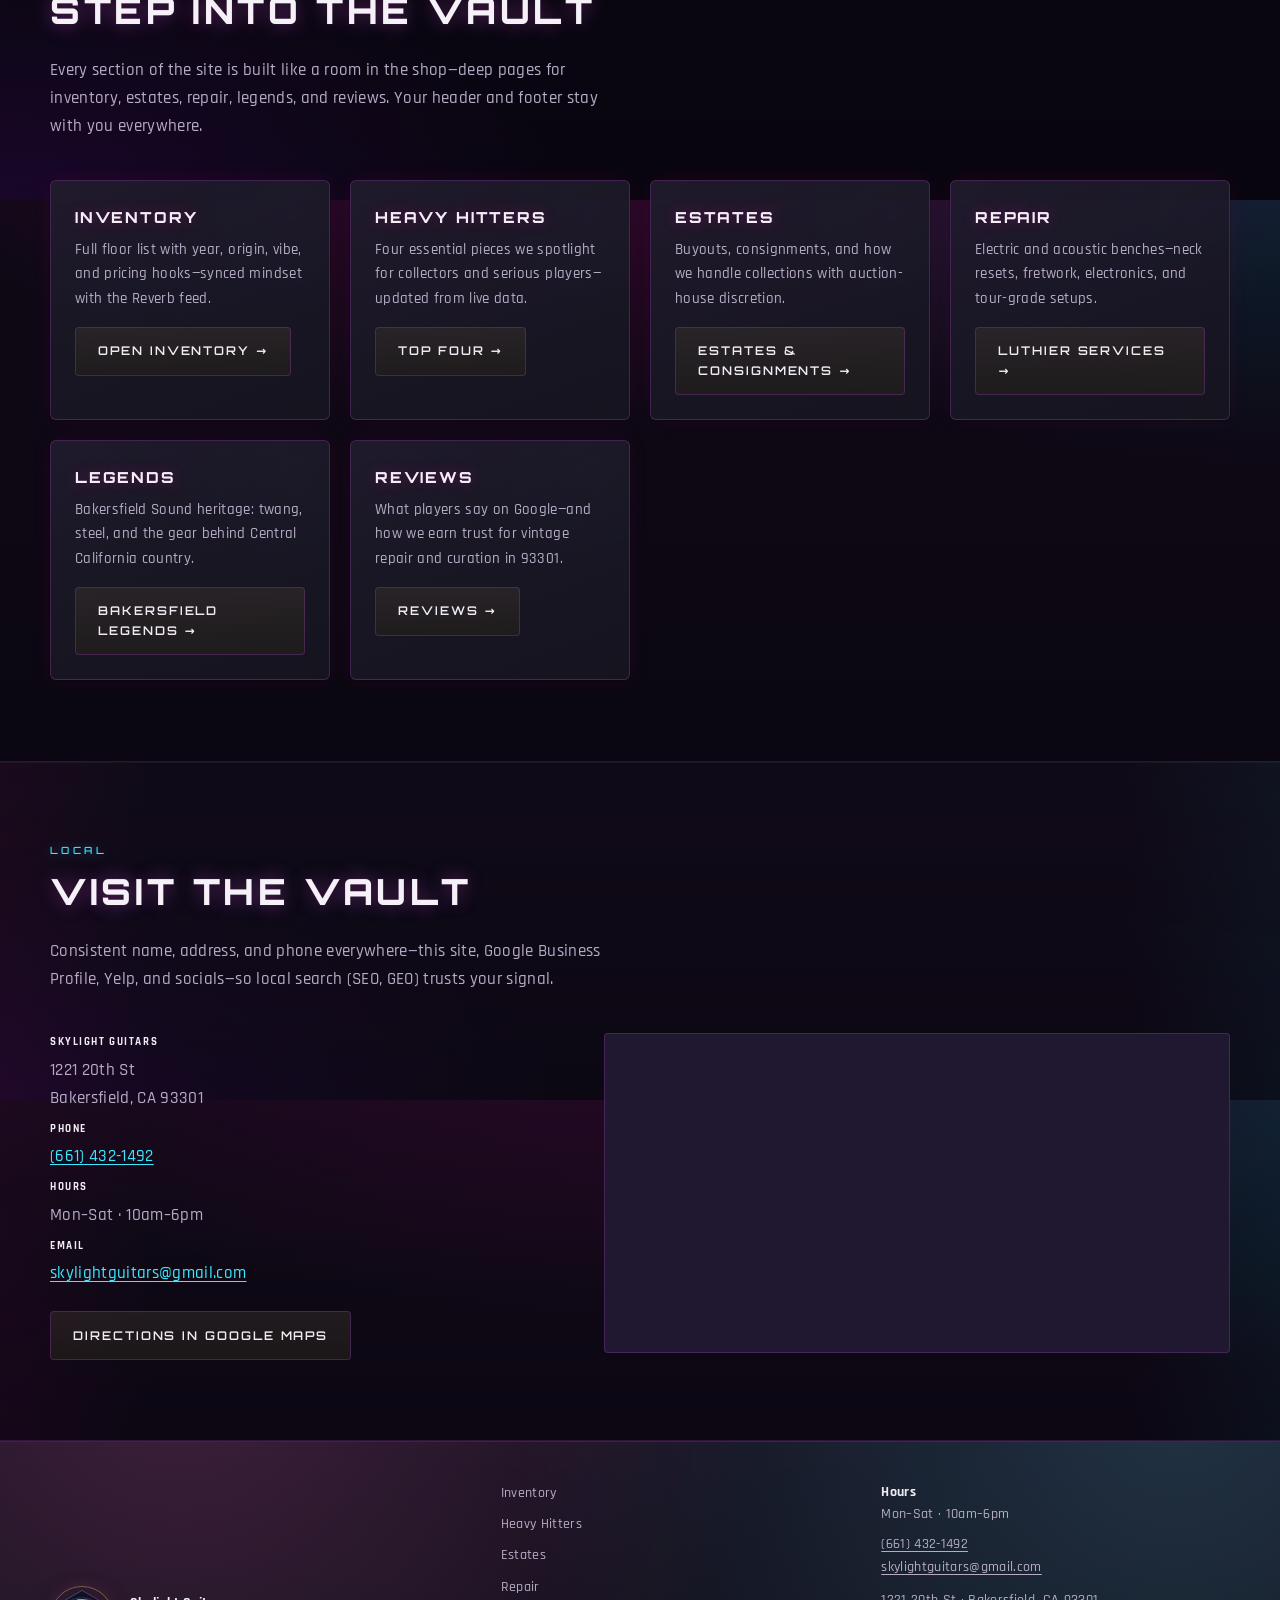
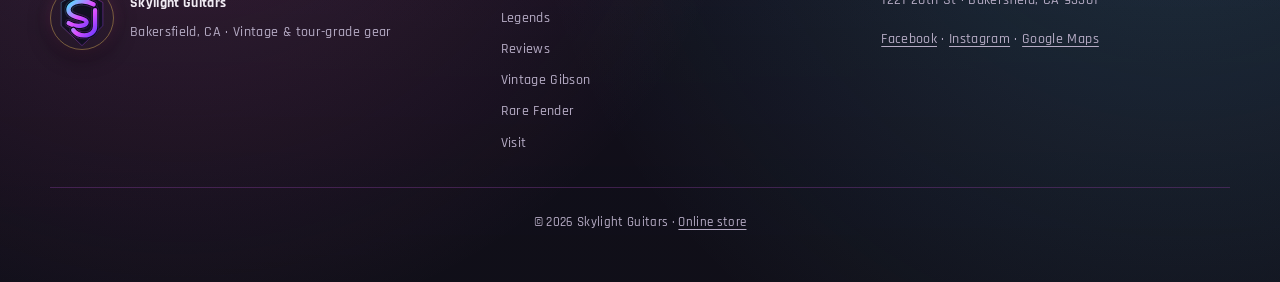
==== commit 217d55bd: "perf: WebP hero + logo, picture markup, intrinsic dimensions - Add hero-shop-interior.webp and skyli" ====
--- a/index.html
+++ b/index.html
@@ -22,18 +22,25 @@
       property="og:description"
       content="Anti–big-box guitar shop: curated American iron, estates, and luthier repair at 1221 20th St, Bakersfield CA."
     />
+    <meta property="og:site_name" content="Skylight Guitars" />
+    <meta property="og:url" content="https://www.skylightguitars.com/" />
     <meta property="og:locale" content="en_US" />
-    <meta property="og:image" content="https://www.skylightguitars.com/assets/hero-shop-interior.png" />
+    <meta property="og:image" content="https://www.skylightguitars.com/assets/hero-shop-interior.webp" />
     <meta name="twitter:card" content="summary_large_image" />
-    <meta name="twitter:image" content="https://www.skylightguitars.com/assets/hero-shop-interior.png" />
+    <meta name="twitter:title" content="Skylight Guitars | Bakersfield Vintage &amp; Rare Gear" />
+    <meta
+      name="twitter:description"
+      content="Anti–big-box guitar shop: curated American iron, estates, and luthier repair at 1221 20th St, Bakersfield CA."
+    />
+    <meta name="twitter:image" content="https://www.skylightguitars.com/assets/hero-shop-interior.webp" />
     <link rel="preconnect" href="https://fonts.googleapis.com" />
     <link rel="preconnect" href="https://fonts.gstatic.com" crossorigin />
     <link
-      href="https://fonts.googleapis.com/css2?family=Barlow+Semi+Condensed:ital,wght@0,500;0,600;0,700;1,500&family=Cormorant+Garamond:ital,wght@0,600;0,700;1,500&family=DM+Sans:ital,opsz,wght@0,9..40,400;0,9..40,500;0,9..40,600;1,9..40,400&display=swap"
+      href="https://fonts.googleapis.com/css2?family=Orbitron:wght@500;600;700;800&family=Rajdhani:wght@400;500;600;700&display=swap"
       rel="stylesheet"
     />
     <link rel="stylesheet" href="css/styles.css" />
-    <link rel="preload" as="image" href="assets/hero-shop-interior.png" />
+    <link rel="preload" as="image" href="assets/hero-shop-interior.webp" type="image/webp" fetchpriority="high" />
     <script type="application/ld+json">
       {
         "@context": "https://schema.org",
@@ -45,8 +52,8 @@
         "telephone": "+1-661-432-1492",
         "email": "skylightguitars@gmail.com",
         "image": [
-          "https://www.skylightguitars.com/skylightlogo.png",
-          "https://www.skylightguitars.com/assets/hero-shop-interior.png"
+          "https://www.skylightguitars.com/skylightlogo.webp",
+          "https://www.skylightguitars.com/assets/hero-shop-interior.webp"
         ],
         "address": {
           "@type": "PostalAddress",
@@ -89,6 +96,18 @@
         }
       }
     </script>
+    <script type="application/ld+json">
+      {
+        "@context": "https://schema.org",
+        "@type": "WebPage",
+        "@id": "https://www.skylightguitars.com/#webpage",
+        "url": "https://www.skylightguitars.com/",
+        "name": "Skylight Guitars | Vintage & Rare Gear · Bakersfield, CA",
+        "description": "Skylight Guitars in Bakersfield, CA: tour-grade vintage Gibson, Fender, and Harmony—estates, consignments, and master repair. The Bakersfield Sound lives here. 1221 20th St.",
+        "isPartOf": { "@type": "WebSite", "name": "Skylight Guitars", "url": "https://www.skylightguitars.com/" },
+        "about": { "@id": "https://www.skylightguitars.com/#musicstore" }
+      }
+    </script>
   </head>
   <body>
     <a class="skip-link" href="#main">Skip to content</a>
@@ -104,7 +123,10 @@
       <div class="splash__inner">
         <div class="splash__atv" aria-hidden="true">
           <div class="splash__atv-screen">
-            <img class="splash__logo" src="skylightlogo.png" width="1024" height="512" alt="" />
+            <picture>
+              <source type="image/webp" srcset="skylightlogo.webp" />
+              <img class="splash__logo" src="skylightlogo.png" width="2892" height="1440" alt="" />
+            </picture>
           </div>
           <div class="splash__atv-base"></div>
         </div>
@@ -115,10 +137,13 @@
     <header class="site-header" id="site-header">
       <div class="wrap header-inner">
         <a class="brand" href="index.html">
-          <img src="skylightlogo.png" width="144" height="144" alt="Skylight Guitars logo" />
+          <picture>
+            <source type="image/webp" srcset="skylightlogo.webp" />
+            <img src="skylightlogo.png" width="2892" height="1440" alt="Skylight Guitars logo" />
+          </picture>
           <span class="brand-text">
             <strong>Skylight Guitars</strong>
-            <span>Bakersfield · Iron &amp; Wood</span>
+            <span>Bakersfield · Vintage &amp; Rare</span>
           </span>
         </a>
         <button
@@ -151,12 +176,20 @@
 
     <main id="main">
       <section class="hero hero--interior" aria-labelledby="hero-heading">
-        <div
-          class="hero__bg"
-          style="background-image: url('assets/hero-shop-interior.png')"
-          role="img"
-          aria-label="Interior of Skylight Guitars showroom in Bakersfield"
-        ></div>
+        <div class="hero__bg" role="img" aria-label="Interior of Skylight Guitars showroom in Bakersfield">
+          <picture>
+            <source type="image/webp" srcset="assets/hero-shop-interior.webp" />
+            <img
+              class="hero__bg-img"
+              src="assets/hero-shop-interior.png"
+              width="796"
+              height="545"
+              alt=""
+              fetchpriority="high"
+              decoding="async"
+            />
+          </picture>
+        </div>
         <div class="hero__scrim" aria-hidden="true"></div>
         <div class="wrap hero__content">
           <p class="hero__kicker">Anti–big-box · Curated American iron</p>
--- a/css/styles.css
+++ b/css/styles.css
@@ -1,4 +1,4 @@
-@import url("https://fonts.googleapis.com/css2?family=Orbitron:wght@500;600;700;800&family=Rajdhani:wght@400;500;600;700&display=swap");
+/* Fonts: load once via <link> in each HTML head (Orbitron + Rajdhani). */
 
 /* Skylight Guitars — Phase 2: full 80s synthwave / time-machine theme */
 
@@ -226,6 +226,12 @@
   will-change: opacity, transform, filter;
 }
 
+.splash__atv-screen picture {
+  position: absolute;
+  inset: 0;
+  display: block;
+}
+
 .splash__atv-screen::before {
   content: "";
   position: absolute;
@@ -485,6 +491,10 @@
   color: inherit;
 }
 
+.brand picture {
+  display: contents;
+}
+
 .brand img {
   width: 72px;
   height: auto;
@@ -655,9 +665,21 @@
   position: absolute;
   inset: 0;
   background-color: #12100e;
-  background-size: cover;
-  background-position: center 38%;
-  background-repeat: no-repeat;
+  overflow: hidden;
+}
+
+.hero__bg picture {
+  position: absolute;
+  inset: 0;
+  display: block;
+}
+
+.hero__bg-img {
+  display: block;
+  width: 100%;
+  height: 100%;
+  object-fit: cover;
+  object-position: center 38%;
   transform: scale(0.78);
   transform-origin: center 36%;
   filter: saturate(0.9) contrast(1.02) brightness(0.97);
